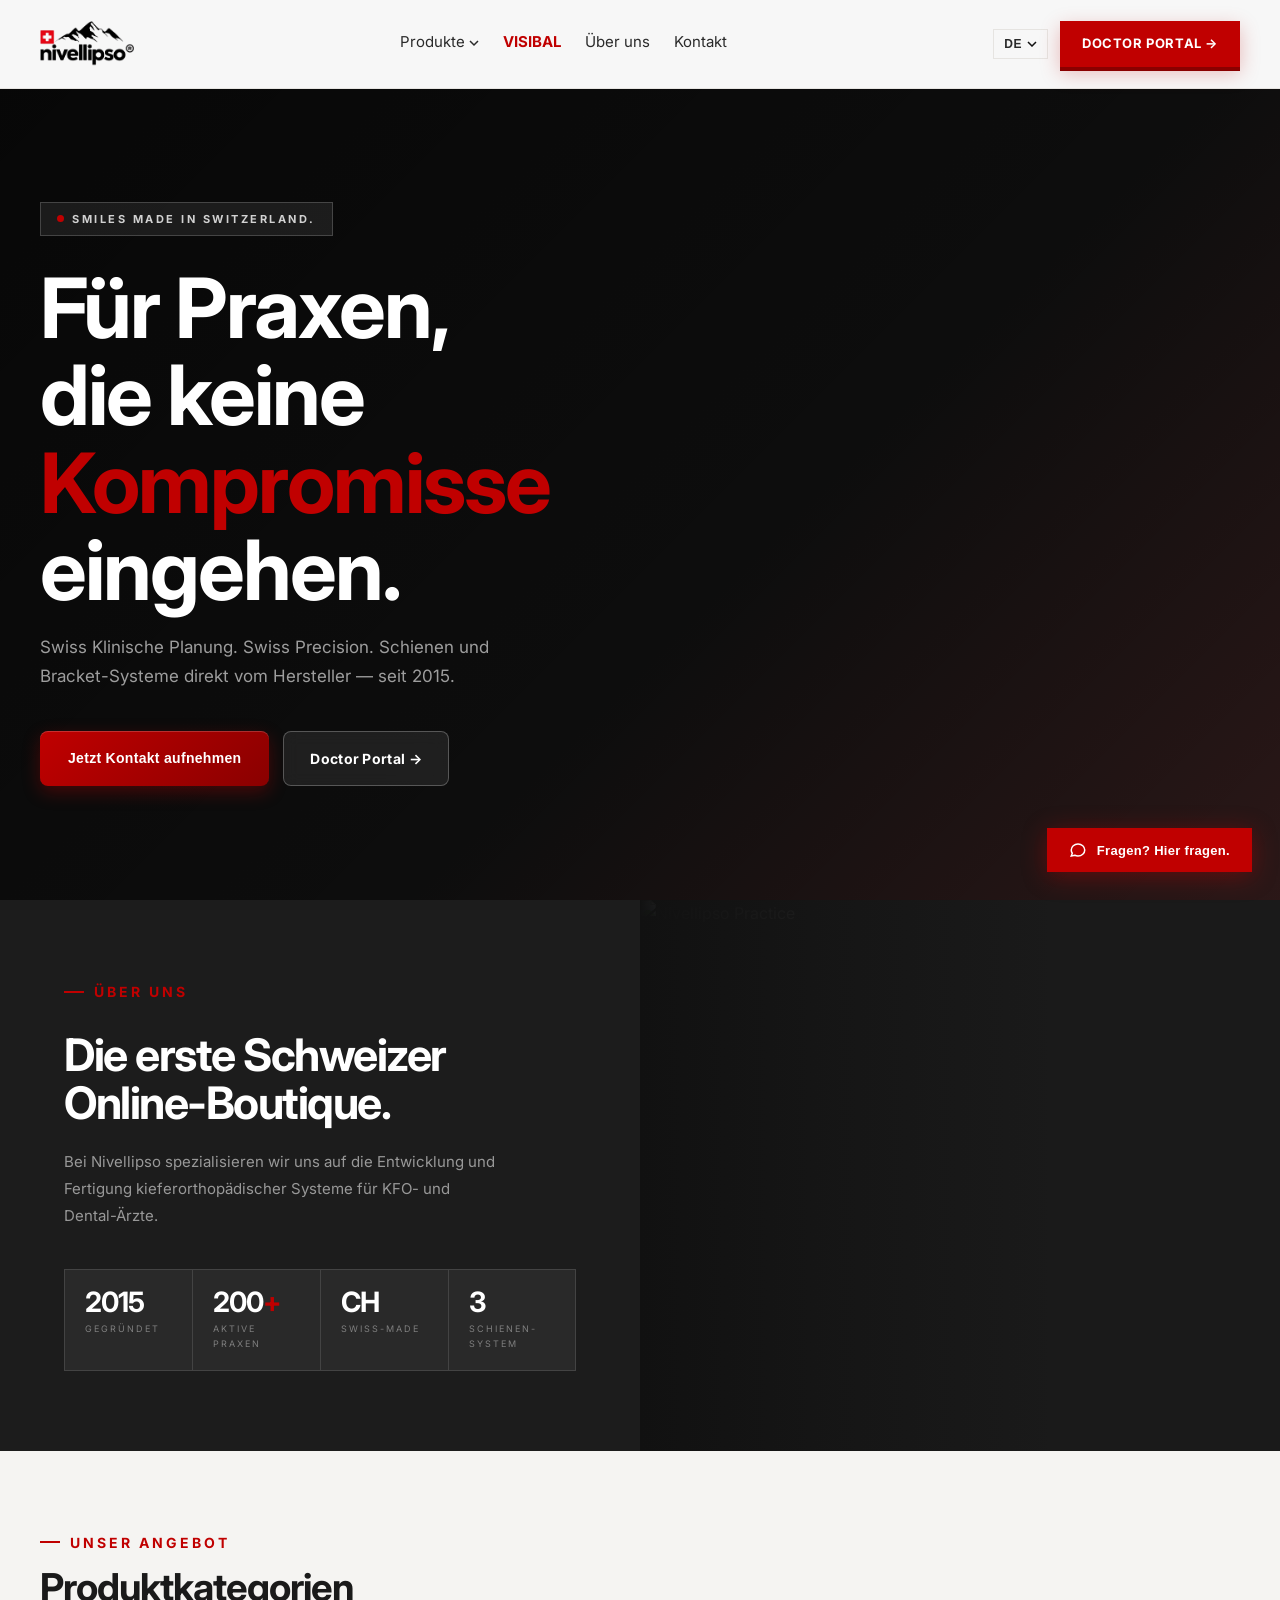
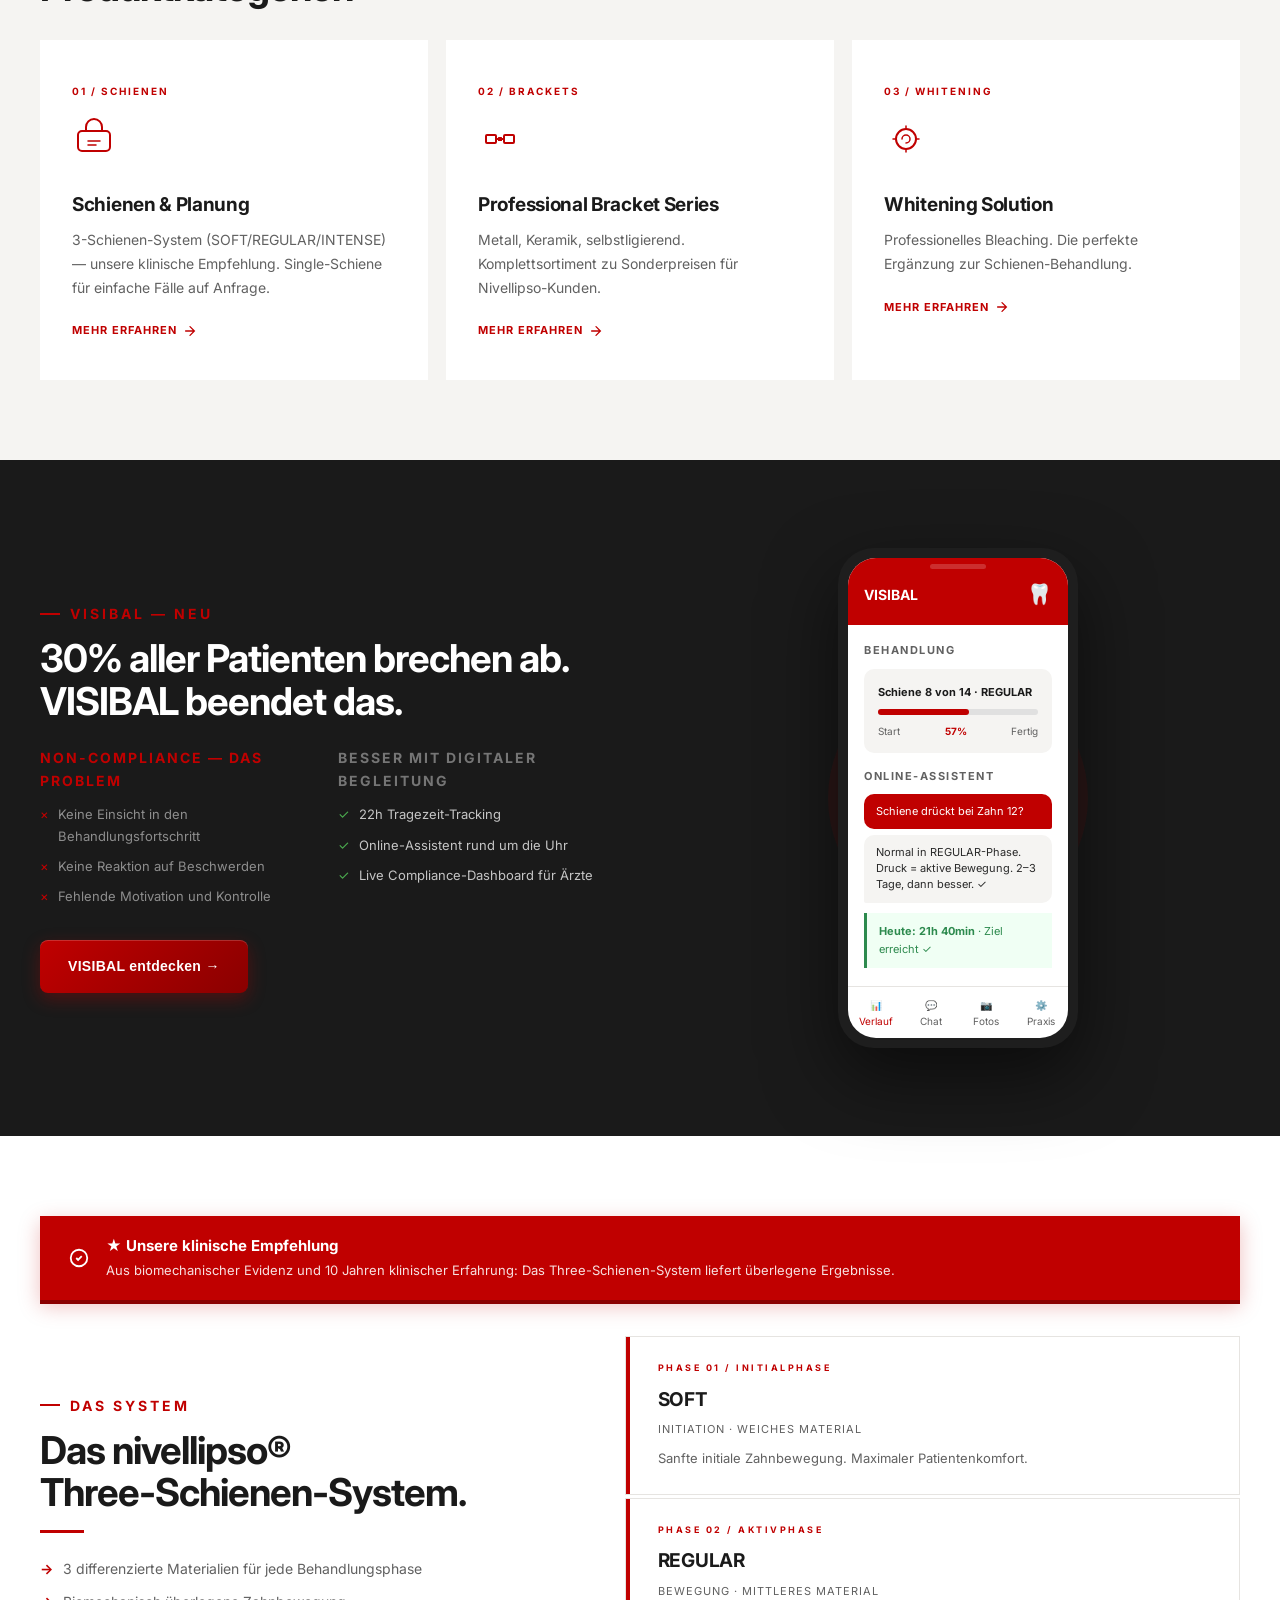
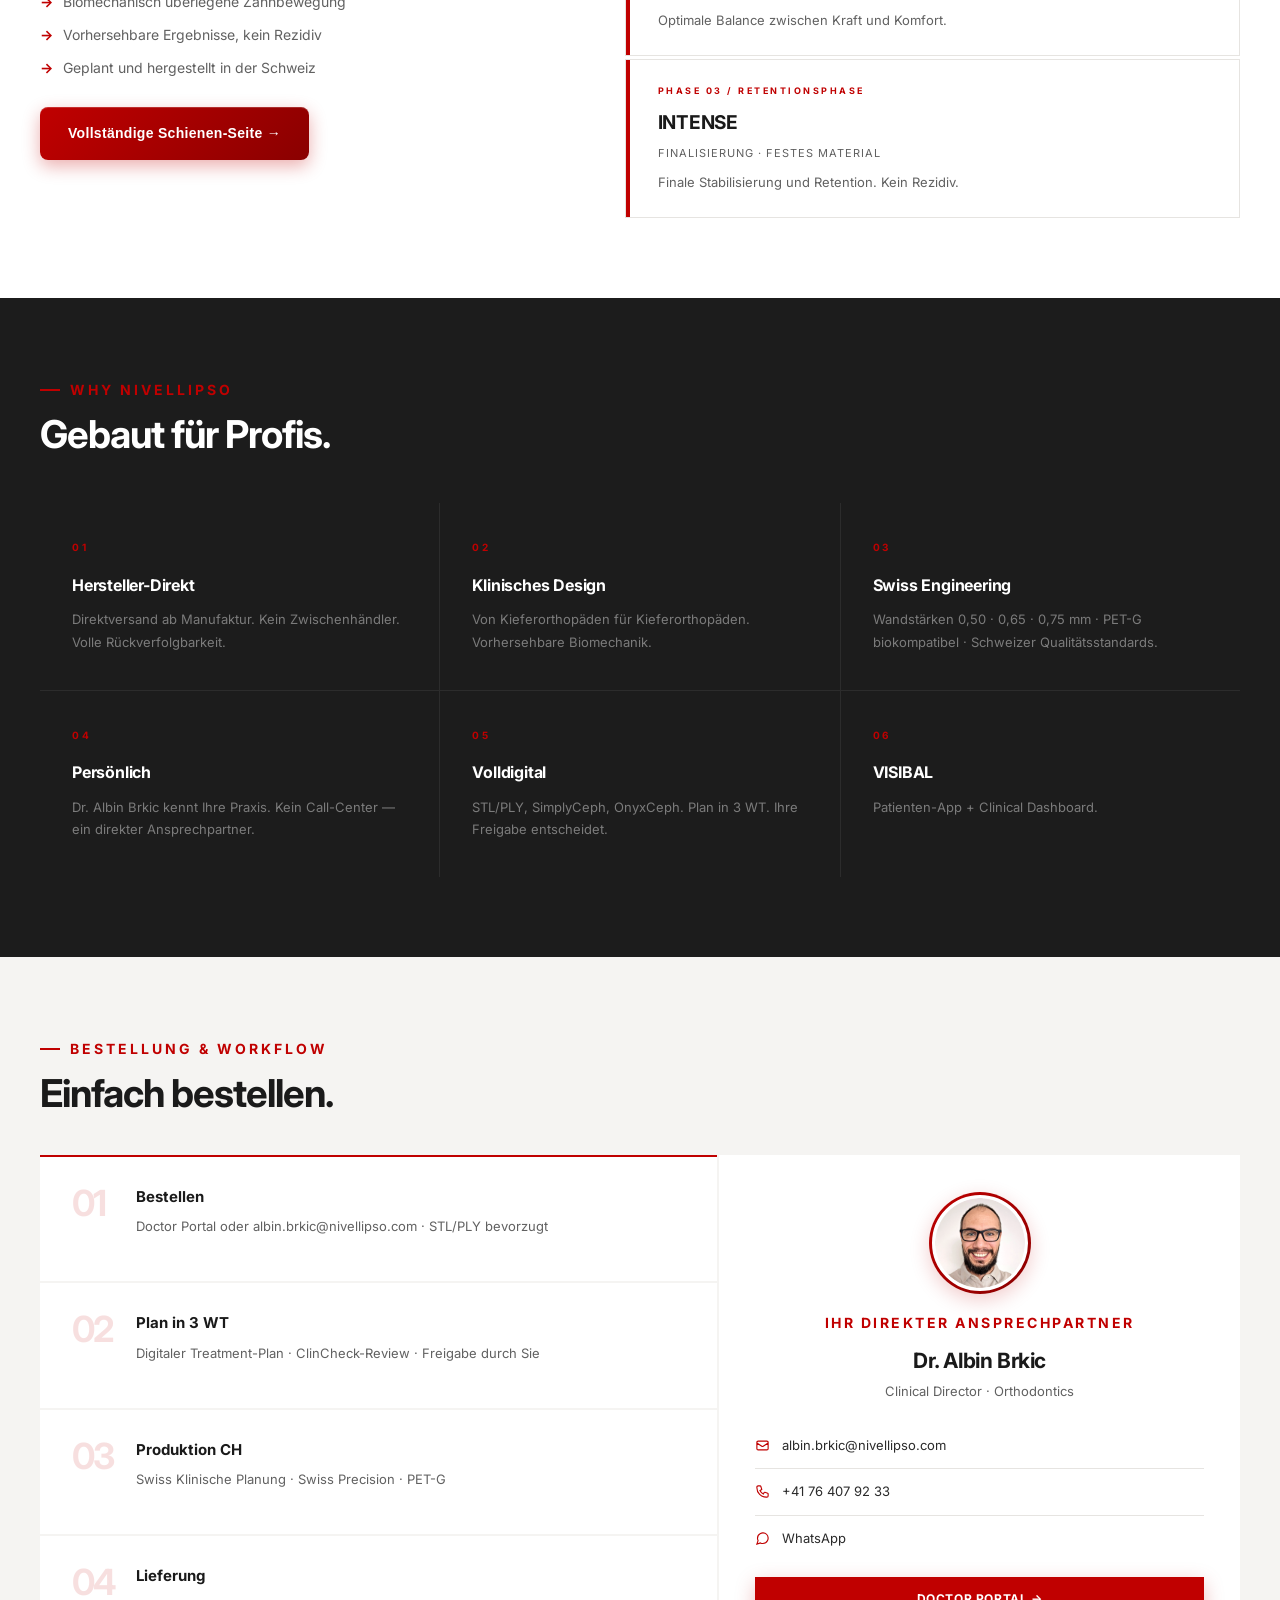
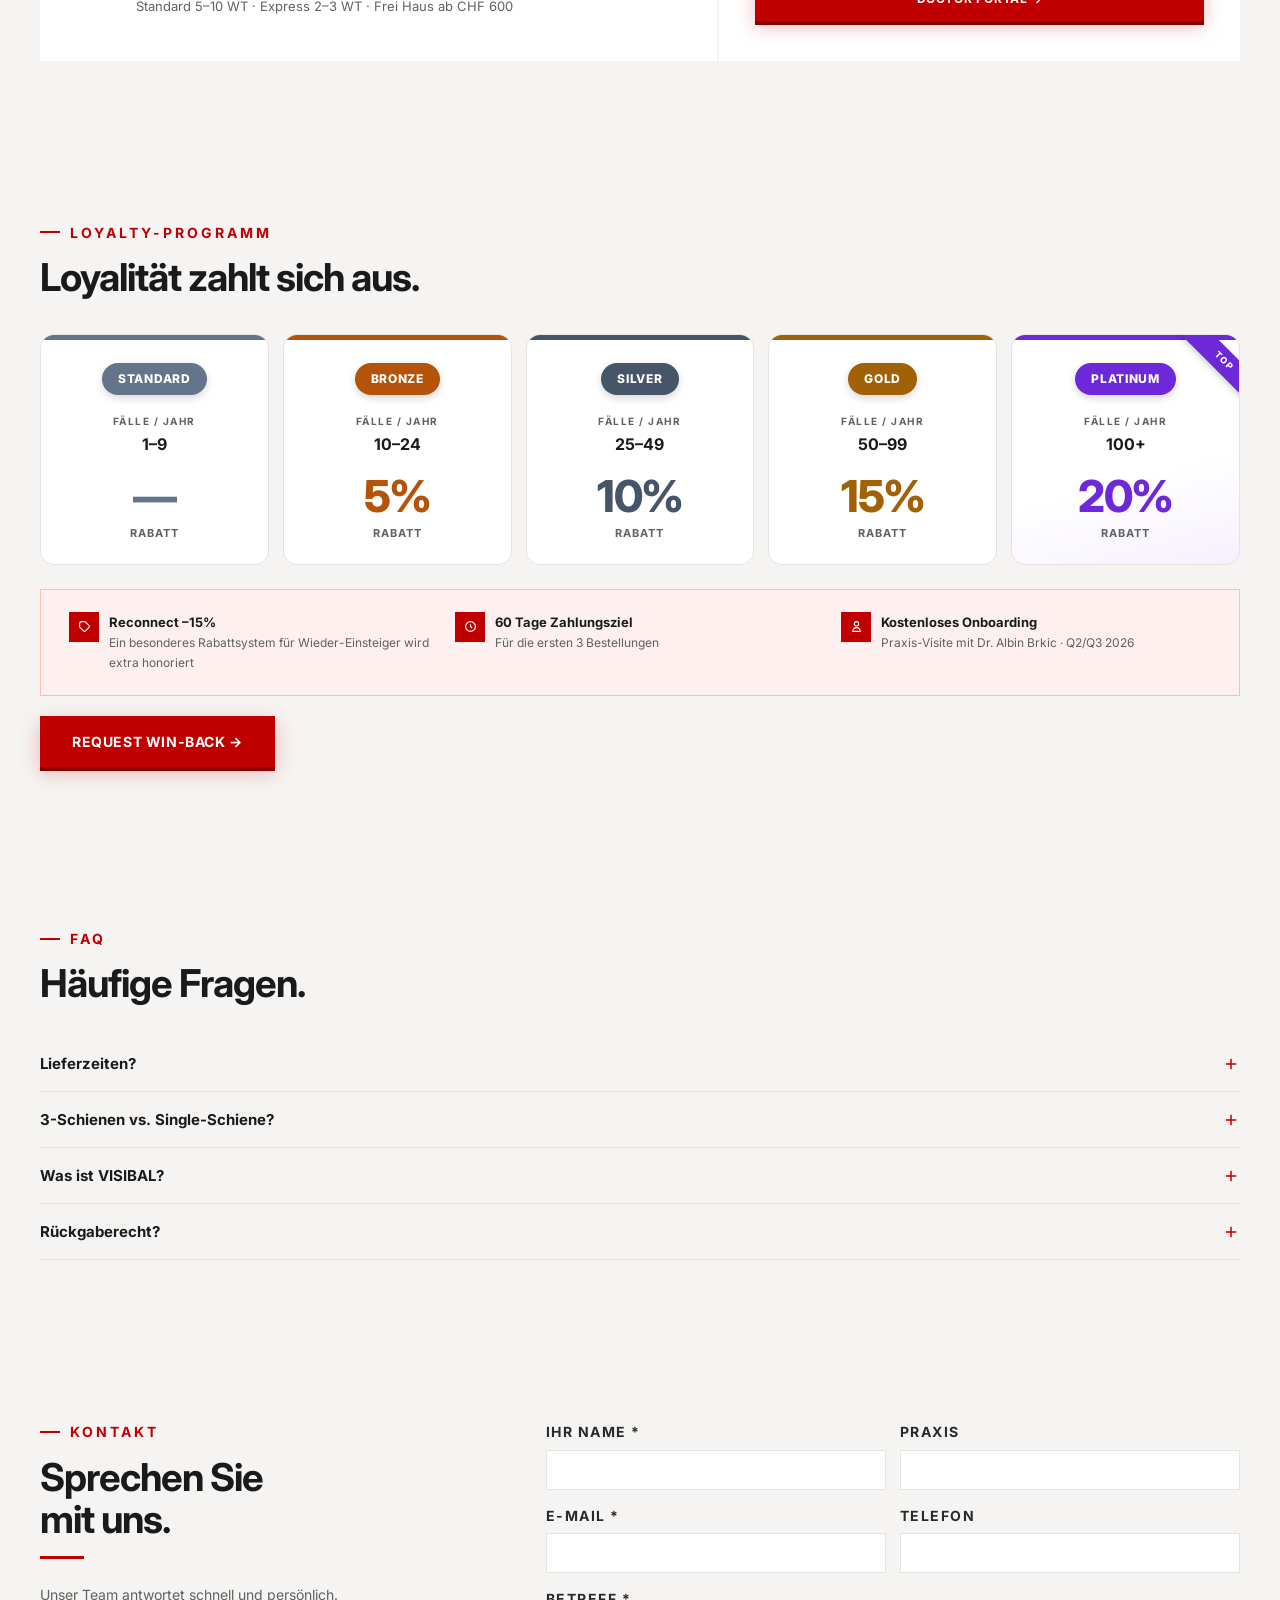
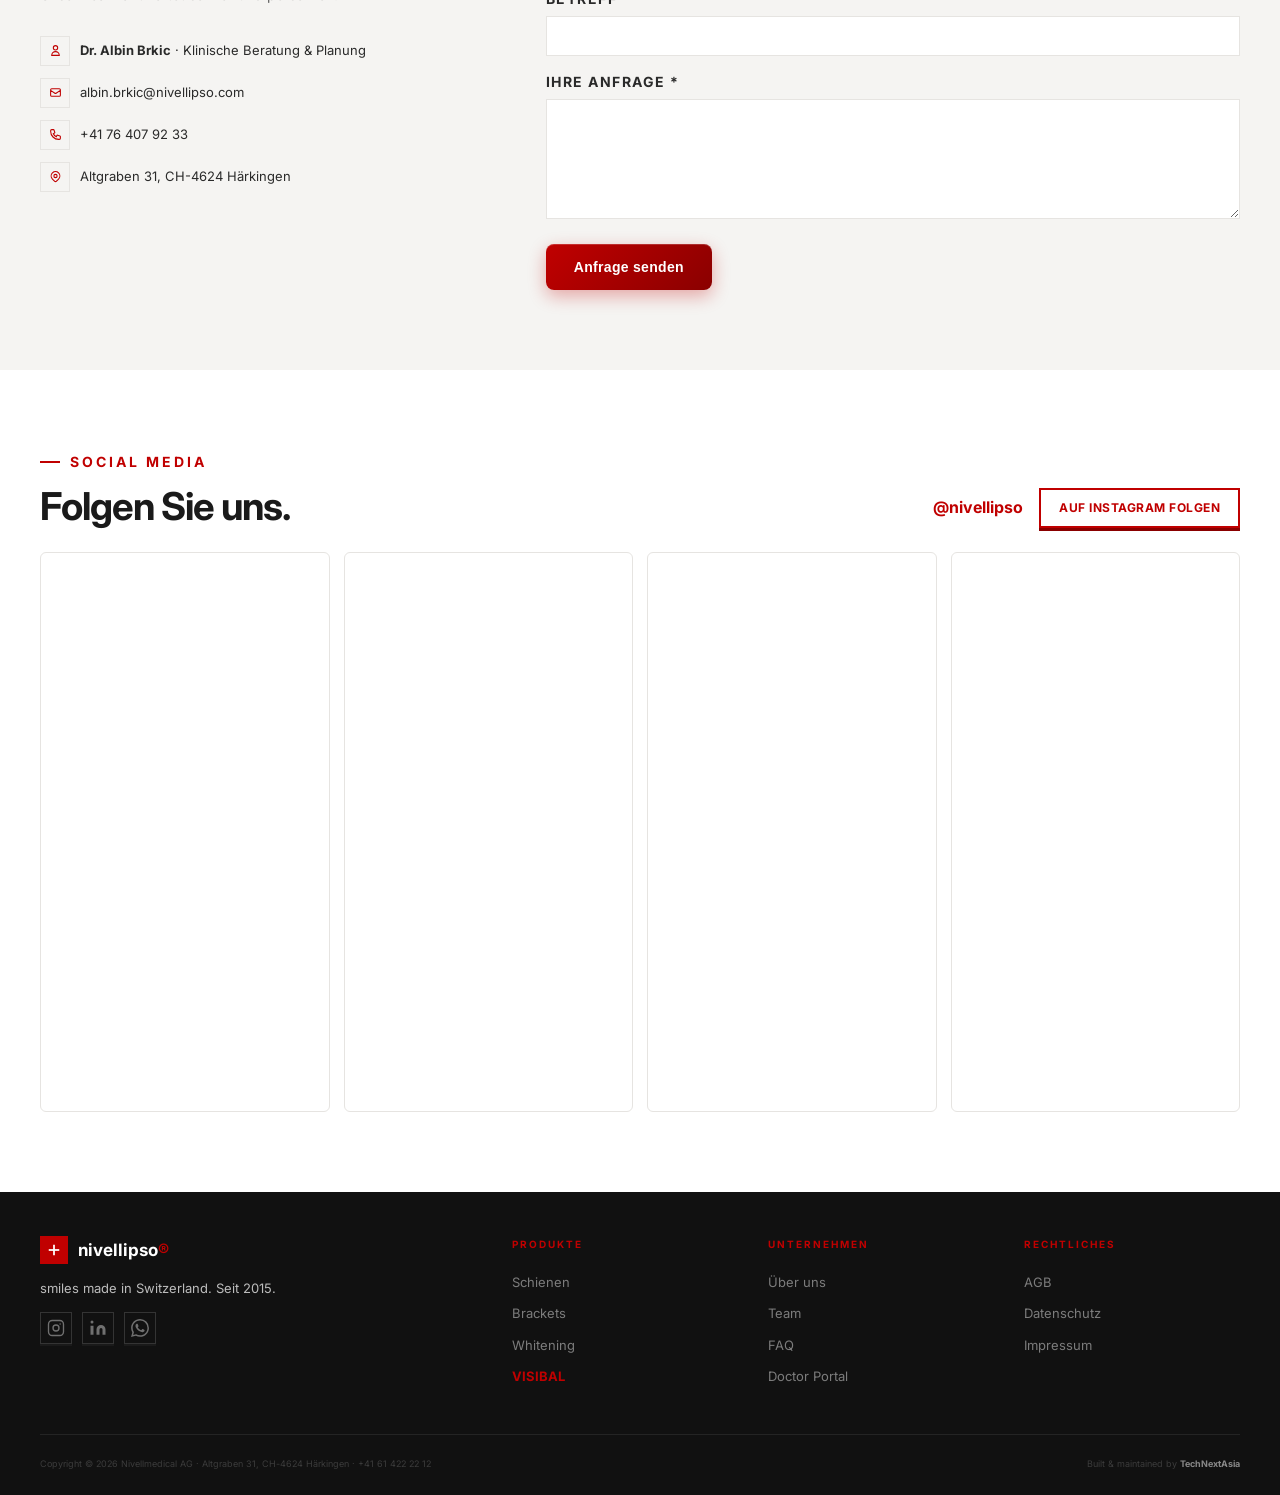
==== index.html @ 29f03c2c "Fix footer DE translations: Legal->Rechtliches, Terms of Service->AGB All 10 pages + i18n.js updated" ====
﻿<!DOCTYPE html>

<html lang="de">
<head>
<meta charset="utf-8"/>
<meta content="width=device-width, initial-scale=1.0" name="viewport"/>
<meta content="nivellipso®, Swiss Clinical Planning. Planned and manufactured in Switzerland. Clear Aligners and bracket systems direct from the manufacturer, since 2015." name="description"/>
<meta content="nivellipso®, Swiss Clinical Planning." property="og:title"/>
<meta content="nivellipso®, Swiss Clinical Planning. Planned and manufactured in Switzerland. Clear Aligners and bracket systems direct from the manufacturer, since 2015." property="og:description"/>
<meta content="website" property="og:type"/>
<meta content="https://www.nivellipso.com/" property="og:url"/>
<title data-i18n="page_title_index">nivellipso®, Swiss Clinical Planning.</title>
<link href="https://fonts.googleapis.com/css2?family=Inter:wght@400;500;600;700;800&display=swap" rel="stylesheet"/>
<link href="assets/css/nivell-design.css?v=20260601" rel="stylesheet"/>
<style>
/* ── PAGE-SPECIFIC STYLES ── */

/* ABOUT SPLIT */
.about-split{display:grid;grid-template-columns:1fr 1fr;min-height:520px;}
.about-split-left{background:#1c1c1c;padding:80px 64px;display:flex;flex-direction:column;justify-content:center;}
.about-split-right{position:relative;overflow:hidden;}
.about-split-right img{width:100%;height:100%;object-fit:cover;display:block;}
.about-split-right::after{content:'';position:absolute;inset:0;background:linear-gradient(to right,#111 0%,rgba(17,17,17,.5) 30%,transparent 65%);pointer-events:none;}
.about-stat-row{display:grid;grid-template-columns:repeat(4,1fr);gap:0;margin-top:40px;}
.about-stat-box{background:rgba(255,255,255,.06);border:1px solid rgba(255,255,255,.12);border-right:none;padding:18px 20px;}
.about-stat-box:last-child{border-right:1px solid rgba(255,255,255,.12);}
.about-stat-n{font-size:28px;font-weight:700;color:white;letter-spacing:-1px;line-height:1;}
.about-stat-n em{font-style:normal;color:var(--red);}
.about-stat-l{font-size:9px;color:rgba(255,255,255,.4);text-transform:uppercase;letter-spacing:2px;margin-top:6px;display:block;}
@media(max-width:900px){
  .about-split{grid-template-columns:1fr;}
  .about-split-left{padding:52px 28px;}
  .about-split-right{min-height:300px;}
  .about-stat-row{grid-template-columns:repeat(2,1fr);}
}

/* PRODUCT CARDS */
.prod-grid{display:grid;grid-template-columns:repeat(auto-fit,minmax(240px,1fr));gap:18px;margin-top:32px;}
.prod-card{background:white;padding:40px 32px;border-top:3px solid transparent;transition:border-color .2s,box-shadow .2s;text-decoration:none;color:inherit;display:block;}
.prod-card:hover{border-top-color:var(--red);box-shadow:var(--shadow);}
.prod-num{font-size:10px;font-weight:700;letter-spacing:2px;color:var(--red);margin-bottom:18px;}
.prod-ico{width:44px;height:44px;margin-bottom:20px;}
.prod-name{font-size:19px;font-weight:700;color:var(--black);margin-bottom:8px;letter-spacing:-.3px;}
.prod-desc{font-size:14px;color:var(--grey);line-height:1.7;margin-bottom:22px;}
.prod-link{font-size:11px;font-weight:700;color:var(--red);text-transform:uppercase;letter-spacing:1px;display:flex;align-items:center;gap:6px;}
.prod-link svg{transition:transform .2s;}
.prod-card:hover .prod-link svg{transform:translateX(4px);}

/* VISIBAL TEASER */
.visibal-teaser{background:var(--black);padding:88px 40px;}
.visibal-teaser-inner{max-width:var(--max-w);margin:0 auto;display:grid;grid-template-columns:1fr 1fr;gap:72px;align-items:center;}
.vt-label{font-size:14px;font-weight:700;letter-spacing:3px;color:var(--red);text-transform:uppercase;margin-bottom:12px;display:flex;align-items:center;gap:10px;}
.vt-label::before{content:'';width:20px;height:2px;background:var(--red);}
.vt-h2{font-size:clamp(26px,3vw,42px);font-weight:700;color:white;letter-spacing:-1px;line-height:1.1;margin-bottom:16px;}
.vt-p{font-size:15px;color:rgba(255,255,255,.5);line-height:1.8;margin-bottom:28px;}
.vt-stats{display:grid;grid-template-columns:repeat(3,1fr);gap:2px;margin-top:36px;border-top:1px solid rgba(255,255,255,.08);padding-top:28px;}
.vt-stat-n{font-size:32px;font-weight:700;color:white;letter-spacing:-1.5px;}
.vt-stat-n em{font-style:normal;color:var(--red);}
.vt-stat-l{font-size:10px;color:rgba(255,255,255,.35);text-transform:uppercase;letter-spacing:1.5px;margin-top:4px;}
.vt-phone{display:flex;justify-content:center;position:relative;}
.vt-phone::before{content:'';position:absolute;top:50%;left:50%;transform:translate(-50%,-50%);width:260px;height:260px;background:rgba(192,0,0,.1);border-radius:50%;}
.vt-phone-device{width:240px;background:#1e1e1e;border-radius:36px;padding:10px;box-shadow:0 28px 72px rgba(0,0,0,.55);position:relative;z-index:1;}
.vt-phone-device::before{content:'';position:absolute;top:16px;left:50%;transform:translateX(-50%);width:56px;height:5px;background:rgba(255,255,255,.18);border-radius:3px;}
.vt-screen{background:white;border-radius:28px;overflow:hidden;display:flex;flex-direction:column;min-height:480px;}
.vt-screen-top{background:var(--red);padding:20px 16px 14px;display:flex;align-items:center;justify-content:space-between;flex-shrink:0;}
.vt-screen-body{padding:16px;flex:1;}
.vt-prog{background:var(--bg);border-radius:10px;padding:14px;margin-bottom:14px;}
.vt-prog-bar{background:#e0e0e0;height:6px;border-radius:3px;margin:8px 0;}
.vt-prog-fill{background:var(--red);height:6px;border-radius:3px;width:57%;}
.vt-chat-out{background:var(--red);color:white;border-radius:10px 10px 2px 10px;padding:10px 12px;font-size:11px;margin-bottom:6px;line-height:1.45;}
.vt-chat-in{background:var(--bg);border-radius:10px 10px 10px 2px;padding:10px 12px;font-size:11px;color:var(--text);margin-bottom:6px;line-height:1.45;}
.vt-tabs{display:flex;border-top:1px solid var(--border);flex-shrink:0;margin-top:auto;}
.vt-tab{flex:1;padding:10px 0 8px;text-align:center;font-size:10px;color:var(--grey);}
.vt-tab.a{color:var(--red);}

/* 3-ALIGNER SECTION */
.three-grid{display:grid;grid-template-columns:1fr 1.2fr;gap:72px;align-items:center;}
.phase-row{display:flex;flex-direction:column;gap:3px;}
.phase-item{display:flex;align-items:stretch;background:white;border:1px solid var(--border);transition:border-color .2s,box-shadow .2s;}
.phase-item:hover{border-left-color:var(--red);box-shadow:var(--shadow);}
.phase-bar{width:4px;background:var(--red);flex-shrink:0;}
.phase-content{padding:24px 28px;flex:1;}
.phase-tag{font-size:9px;font-weight:700;letter-spacing:2.5px;color:var(--red);text-transform:uppercase;margin-bottom:8px;}
.phase-name{font-size:19px;font-weight:700;color:var(--black);margin-bottom:5px;letter-spacing:-.3px;}
.phase-mat{font-size:11px;color:var(--grey);text-transform:uppercase;letter-spacing:1px;margin-bottom:10px;}
.phase-desc{font-size:13px;color:var(--grey);line-height:1.65;}

/* WHY DARK PANEL */
.why-dark{background:#1c1c1c;padding:80px 40px;}
.why-dark-inner{max-width:var(--max-w);margin:0 auto;}
.why-dark-grid{display:grid;grid-template-columns:repeat(3,1fr);gap:1px;background:rgba(255,255,255,.07);margin-top:48px;}
.why-dark-item{background:#1c1c1c;padding:36px 32px;}
.why-dark-num{font-size:10px;font-weight:700;letter-spacing:2.5px;color:var(--red);text-transform:uppercase;margin-bottom:16px;}
.why-dark-t{font-size:16px;font-weight:700;color:white;margin-bottom:10px;letter-spacing:-.2px;}
.why-dark-d{font-size:13px;color:rgba(255,255,255,.42);line-height:1.75;}
.why-dark-d a{color:var(--red);text-decoration:none;}
.why-dark-d a:hover{text-decoration:underline;}
@media(max-width:768px){
  .why-dark{padding:52px 20px;}
  .why-dark-grid{grid-template-columns:1fr;}
}

/* WORKFLOW */
.wf-grid{display:grid;grid-template-columns:repeat(4,1fr);gap:2px;margin-top:40px;}
.wf-step{background:white;padding:28px 24px;border-top:3px solid transparent;transition:border-color .2s;}
.wf-step:hover{border-top-color:var(--red);}
.wf-n{font-size:40px;font-weight:700;color:var(--red);opacity:.12;line-height:1;margin-bottom:12px;letter-spacing:-2px;}
.wf-t{font-size:15px;font-weight:700;color:var(--black);margin-bottom:6px;}
.wf-d{font-size:13px;color:var(--grey);line-height:1.6;}

/* CONTACTS */
.contacts-grid{display:grid;grid-template-columns:1fr 1fr;gap:20px;margin-top:36px;}
.contact-card{background:white;border:1px solid var(--border);padding:32px;transition:border-color .2s;}
.contact-card:hover{border-color:var(--red);}
.c-role{font-size:9px;font-weight:700;letter-spacing:2px;color:var(--red);text-transform:uppercase;margin-bottom:10px;}
.c-name{font-size:21px;font-weight:700;color:var(--black);margin-bottom:3px;letter-spacing:-.4px;}
.c-title{font-size:13px;color:var(--grey);margin-bottom:20px;}
.c-details{display:flex;flex-direction:column;gap:9px;}
.c-row{display:flex;align-items:center;gap:10px;}
.c-ico{width:30px;height:30px;background:var(--bg);border:1px solid var(--border);display:flex;align-items:center;justify-content:center;flex-shrink:0;}
.c-ico svg{width:13px;height:13px;color:var(--red);}
.c-txt{font-size:13px;color:var(--text);}
.c-txt a{color:var(--text);text-decoration:none;}
.c-txt a:hover{color:var(--red);}
/* Hero / CTA buttons */
.n-hero-btns{display:flex;flex-wrap:wrap;gap:14px;margin-top:8px;}
.n-btn-primary{display:inline-flex;align-items:center;justify-content:center;gap:8px;background:linear-gradient(135deg,var(--red) 0%,#8a0000 100%);color:#fff;padding:15px 28px;border-radius:8px;font-size:14px;font-weight:700;text-decoration:none;letter-spacing:.3px;box-shadow:0 6px 18px rgba(192,0,0,.32),inset 0 1px 0 rgba(255,255,255,.18);transition:all .2s ease;border:none;font-family:Arial,sans-serif;cursor:pointer;}
.n-btn-primary:hover{transform:translateY(-2px);box-shadow:0 10px 24px rgba(192,0,0,.42),inset 0 1px 0 rgba(255,255,255,.22);background:linear-gradient(135deg,#d40000 0%,#9a0000 100%);}
.n-btn-primary:active{transform:translateY(0);}
.n-btn-ghost{display:inline-flex;align-items:center;justify-content:center;gap:8px;background:rgba(255,255,255,.08);color:#fff;padding:15px 26px;border-radius:8px;font-size:14px;font-weight:700;text-decoration:none;letter-spacing:.3px;border:1px solid rgba(255,255,255,.25);backdrop-filter:blur(8px);transition:all .2s ease;}
.n-btn-ghost:hover{background:rgba(255,255,255,.16);border-color:rgba(255,255,255,.4);}
/* When n-btn-ghost is on a non-hero section, use dark variant */
.n-sec .n-btn-ghost{background:transparent;color:var(--text);border-color:var(--border);}
.n-sec .n-btn-ghost:hover{background:var(--bg);border-color:var(--black);}
.wa-btn{display:inline-flex;align-items:center;gap:8px;background:#25D366;color:white;padding:10px 18px;font-size:12px;font-weight:700;text-decoration:none;margin-top:16px;transition:background .2s;}
.wa-btn:hover{background:#1da851;}

/* LOYALTY */
.loyal-table{width:100%;border-collapse:collapse;font-size:14px;margin-top:36px;}
.loyal-table th{background:var(--red);color:white;padding:13px 20px;text-align:left;font-size:10px;letter-spacing:1.5px;text-transform:uppercase;font-weight:700;}
.loyal-table td{padding:13px 20px;border-bottom:1px solid var(--border);}
.loyal-table tr:nth-child(even) td{background:var(--bg);}
.tier-pill{display:inline-block;padding:3px 10px;font-size:11px;font-weight:700;letter-spacing:.5px;text-transform:uppercase;}
.t0{background:#f0f0f0;color:#888;}.t1{background:#fff0e8;color:#b05a00;}.t2{background:#f0f0f0;color:#555;}.t3{background:#fffbe8;color:#9a6f00;}.t4{background:#f0f0ff;color:#6a00c8;}
.win-back{background:var(--red-light);border:1px solid #fbb;padding:22px 28px;margin-top:24px;display:grid;grid-template-columns:repeat(3,1fr);gap:16px;}
.wb-item{display:flex;gap:10px;align-items:flex-start;}
.wb-ico{width:30px;height:30px;background:var(--red);display:flex;align-items:center;justify-content:center;flex-shrink:0;}
.wb-ico svg{width:13px;height:13px;color:white;}
.wb-t{font-size:13px;font-weight:700;color:var(--black);}
.wb-d{font-size:12px;color:var(--grey);}

/* INSTAGRAM */
.ig-grid{display:grid;grid-template-columns:repeat(6,1fr);gap:3px;margin-top:32px;}
.ig-post{aspect-ratio:1;position:relative;overflow:hidden;background:var(--bg);}
.ig-post img{width:100%;height:100%;object-fit:cover;transition:transform .3s;}
.ig-post:hover img{transform:scale(1.05);}
.ig-ov{position:absolute;inset:0;background:rgba(192,0,0,.72);display:flex;align-items:center;justify-content:center;opacity:0;transition:opacity .3s;}
.ig-post:hover .ig-ov{opacity:1;}
.ig-ov svg{width:22px;height:22px;color:white;}

/* CHAT */
.chat-toggle{position:fixed;bottom:28px;right:28px;z-index:2000;background:var(--red);border:none;cursor:pointer;box-shadow:0 4px 24px rgba(192,0,0,.4);display:flex;align-items:center;gap:10px;padding:13px 22px;color:white;font-family:Arial,sans-serif;font-size:13px;font-weight:700;letter-spacing:.3px;transition:all .3s;}
.chat-toggle:hover{background:#9a0000;transform:translateY(-1px);}
.chat-toggle svg{width:18px;height:18px;}
.chat-window{position:fixed;bottom:90px;right:28px;z-index:1999;width:360px;background:white;border:1px solid var(--border);box-shadow:0 8px 48px rgba(0,0,0,.15);display:none;flex-direction:column;height:500px;}
.chat-window.open{display:flex;}
.chat-hdr{background:var(--red);padding:15px 20px;display:flex;align-items:center;gap:12px;flex-shrink:0;}
.chat-hdr-name{font-size:14px;font-weight:700;color:white;}
.chat-hdr-sub{font-size:10px;color:rgba(255,255,255,.65);}
.chat-msgs{flex:1;overflow-y:auto;padding:14px;display:flex;flex-direction:column;gap:10px;}
.msg-bot,.msg-b{background:var(--bg);color:var(--text);align-self:flex-start;border-radius:2px 10px 10px 10px;padding:10px 14px;font-size:13px;max-width:85%;line-height:1.5;}
.msg-user,.msg-u{background:var(--red);color:white;align-self:flex-end;border-radius:10px 2px 10px 10px;padding:10px 14px;font-size:13px;max-width:85%;line-height:1.5;}
.chat-suggs{padding:0 12px 10px;display:flex;flex-wrap:wrap;gap:6px;}
.sugg{background:none;border:1px solid var(--red);color:var(--red);padding:5px 10px;font-size:11px;cursor:pointer;font-family:Arial,sans-serif;transition:all .2s;}
.sugg:hover{background:var(--red);color:white;}
.chat-input-row{border-top:1px solid var(--border);padding:12px;display:flex;gap:8px;flex-shrink:0;}
.chat-input{flex:1;border:1px solid var(--border);padding:10px 14px;font-family:Arial,sans-serif;font-size:13px;outline:none;}
.chat-input:focus{border-color:var(--red);}
.chat-send{background:var(--red);color:white;border:none;width:38px;height:38px;display:flex;align-items:center;justify-content:center;cursor:pointer;}
.typing,.typing-d{display:flex;gap:4px;align-items:center;padding:10px 14px;background:var(--bg);align-self:flex-start;border-radius:2px 10px 10px 10px;}
.typing span,.typing-d span{width:6px;height:6px;background:var(--grey);border-radius:50%;animation:bounce .8s infinite;}
.typing span:nth-child(2),.typing-d span:nth-child(2){animation-delay:.15s;}
.typing span:nth-child(3),.typing-d span:nth-child(3){animation-delay:.3s;}
@keyframes bounce{0%,80%,100%{transform:translateY(0);}40%{transform:translateY(-6px);}}




/* INSTAGRAM EMBEDS */
.ig-embeds{display:grid;grid-template-columns:repeat(auto-fit,minmax(280px,1fr));gap:14px;margin-top:24px;}
.ig-embeds iframe{width:100%;min-height:560px;border:1px solid var(--border);background:#fff;border-radius:6px;overflow:hidden;}
@media(max-width:540px){.ig-embeds iframe{min-height:500px;}}

/* LANG SWITCHER */
.n-social{display:flex;gap:8px;}
.n-social a{width:32px;height:32px;display:flex;align-items:center;justify-content:center;border:1px solid var(--border);color:var(--grey);text-decoration:none;transition:all .2s;}
.n-social a:hover{border-color:var(--red);color:var(--red);}
.lang-btn{border:1px solid var(--border);background:none;font-family:Arial,sans-serif;font-size:12px;font-weight:700;padding:7px 10px;cursor:pointer;color:var(--text);display:flex;align-items:center;gap:5px;letter-spacing:.5px;position:relative;}
.lang-dropdown{display:none;position:absolute;top:calc(100% + 2px);right:0;background:white;border:1px solid var(--border);min-width:140px;box-shadow:0 8px 24px rgba(0,0,0,.1);z-index:200;}
.lang-btn:hover .lang-dropdown,.lang-btn.open .lang-dropdown{display:block;}
.lang-opt{padding:10px 14px;font-size:13px;cursor:pointer;display:flex;align-items:center;gap:8px;}
.lang-opt:hover{background:var(--bg);}
.lang-opt.active{color:var(--red);font-weight:700;}

/* ══ MOBILE RESPONSIVE (640px) ══════════════════════════════════════════ */
@media(max-width:640px){
  /* Product cards — icon + name on one row */
  .prod-card{padding:20px 16px;display:grid;grid-template-columns:36px 1fr;grid-template-rows:auto auto auto;column-gap:12px;align-items:start;}
  .prod-num{grid-column:1/-1;margin-bottom:10px;}
  .prod-ico{grid-column:1;grid-row:2;width:32px;height:32px;margin-bottom:0;align-self:center;}
  .prod-name{grid-column:2;grid-row:2;font-size:14px;margin-bottom:0;align-self:center;}
  .prod-desc{grid-column:1/-1;grid-row:3;margin-top:8px;}
  .prod-link{grid-column:1/-1;}

  /* VISIBAL teaser — stack columns */
  .visibal-teaser{padding:52px 20px;}
  .visibal-teaser-inner{grid-template-columns:1fr !important;gap:36px;}
  .vt-phone{justify-content:center;margin-top:16px;}
  .vt-phone::before{width:320px;height:320px;}
  .vt-phone-device{width:280px;}
  .vt-screen{min-height:520px;}
  /* VISIBAL bullets: stack the 2-col grid */
  .vis-split-grid{grid-template-columns:1fr !important;gap:16px !important;}

  /* 3-Aligner system — stack */
  .three-grid{grid-template-columns:1fr !important;gap:28px;}
  .phase-content{padding:16px 18px;}
  .phase-name{font-size:16px;}

  /* Why-dark — reduce padding */
  .why-dark{padding:48px 20px;}
  .why-dark-item{padding:22px 18px;}

  /* Workflow section — stack outer + steps */
  .wf-outer-grid{grid-template-columns:1fr !important;gap:2px !important;}
  .wf-albin-card{padding:32px 24px !important;}

  /* Contacts grid */
  .contacts-grid{grid-template-columns:1fr;}
  .contact-card{padding:24px 22px;}

  /* About stats */
  .about-split-left{padding:40px 20px;}
  .about-stat-n{font-size:22px;}

  /* Loyalty win-back */
  .win-back{grid-template-columns:1fr !important;}

  /* Rec banner — stack icon+text */
  .n-rec-banner{flex-direction:column;gap:8px;padding:18px 20px;}

  /* Instagram grid — 3 cols → 2 cols */
  .ig-grid{grid-template-columns:repeat(3,1fr);}
}
@media(max-width:400px){
  .ig-grid{grid-template-columns:repeat(2,1fr);}
  .about-stat-box{padding:14px 12px;}
}

/* CONTACT FORM MOBILE */
@media(max-width:640px){
  .cf-outer-grid{grid-template-columns:1fr !important;gap:36px !important;}
  .cf-form-row{grid-template-columns:1fr !important;}
}

/* ── CHAT BUTTON MOBILE — consistent circle across all pages ── */
@media(max-width:768px){
  .chat-toggle{position:fixed;right:16px !important;bottom:16px !important;padding:0 !important;width:54px !important;height:54px !important;border-radius:50% !important;justify-content:center !important;gap:0 !important;font-size:0 !important;box-shadow:0 4px 16px rgba(192,0,0,.45) !important;}
  .chat-toggle .c-label,.chat-toggle .c-close{display:none !important;}
  .chat-toggle .c-icon{width:24px !important;height:24px !important;display:block !important;}
}
</style>
</head>
<body>
<!-- ── NAV ── -->
<nav class="n-nav" id="mainNav">
<div class="n-nav-inner">
<a class="n-logo" href="/">
<img src="assets/images/logo_black.png" alt="nivellipso®" style="height:46px;width:auto;display:block;">
</a>
<ul class="n-links">
<li class="n-dropdown">
<a class="n-dropdown-trigger" href="#"><span data-i18n="n_prod">Produkte</span> <svg class="n-drop-chevron" fill="none" viewBox="0 0 10 6" width="10" height="6"><path d="M1 1l4 4 4-4" stroke="currentColor" stroke-width="1.5"/></svg></a>
<div class="n-dropdown-menu">
<a href="aligner/" data-i18n="n_align">Schienen</a>
<a href="brackets/" data-i18n="n_brack">Brackets</a>
<a href="whitening/" data-i18n="n_white">Whitening</a>
</div>
</li>
<li><a href="visibal/" style="color:var(--red);font-weight:700;">VISIBAL</a></li>
<li><a href="#about" data-i18n="n_about">Über uns</a></li>
<li><a href="#contact-form" data-i18n="n_con">Kontakt</a></li>
</ul>
<div style="display:flex;align-items:center;gap:12px;">
<button class="lang-btn" id="langBtn" aria-label="Select language">
<span id="lFlag"></span><span id="lCode">DE</span>
<svg viewBox="0 0 10 6" fill="none" width="10" height="6"><path d="M1 1l4 4 4-4" stroke="#111" stroke-width="1.5"/></svg>
<div class="lang-dropdown">
<div class="lang-opt active" data-lang="de" onclick="setNivellLang('de',window.T);updateLangUI('de',this)"><img src="https://flagcdn.com/20x15/de.png" alt="DE"> Deutsch</div>
<div class="lang-opt" data-lang="en" onclick="setNivellLang('en',window.T);updateLangUI('en',this)"><img src="https://flagcdn.com/20x15/gb.png" alt="EN"> English</div>
</div>
</button>
<a class="btn-3d" href="https://nivellonlign.com/" style="font-size:13px;padding:12px 22px;" target="_blank" data-i18n="n_portal">Doctor Portal →</a>
<button class="n-hamburger" id="hamburger" aria-label="Open navigation" aria-expanded="false" onclick="toggleMenu()"><span></span><span></span><span></span></button>
</div>
</div>
<div class="n-mobile-menu" id="mobileMenu">
<ul>
<li><span class="n-mob-section" data-i18n="n_prod">Produkte</span></li>
<li class="n-mob-sub"><a href="aligner/" data-i18n="n_align">Schienen</a></li>
<li class="n-mob-sub"><a href="brackets/" data-i18n="n_brack">Brackets</a></li>
<li class="n-mob-sub"><a href="whitening/" data-i18n="n_white">Whitening</a></li>
<li><a href="visibal/" style="color:var(--red);font-weight:700;">VISIBAL</a></li>
<li><a href="#about" data-i18n="n_about">Über uns</a></li>
<li><a href="#contact-form" data-i18n="n_con">Kontakt</a></li>
</ul>
<a href="https://nivellonlign.com/" target="_blank" class="n-mobile-cta" data-i18n="n_portal">Doctor Portal →</a>
</div>
</nav>
<!-- ── HERO ── -->
<section class="n-hero">
<div class="n-hero-video">
<iframe allow="autoplay; fullscreen" frameborder="0" src="https://player.vimeo.com/video/1167709596?autoplay=1&amp;muted=1&amp;autopause=0&amp;controls=0&amp;loop=1&amp;background=1"></iframe>
<div class="n-hero-overlay"></div>
</div>
<div class="n-hero-content">
<div class="n-hero-badge"><div class="n-hero-badge-dot"></div><span data-i18n="h_badge">Swiss Clinical Planning.</span></div>
<h1 class="t-h1" data-i18n="h_h1">Für Praxen,<br>die keine<br><em>Kompromisse</em><br>eingehen.</h1>
<p class="n-hero-sub" data-i18n="h_sub">Swiss Klinische Planung. Swiss Precision. Schienen und Bracket-Systeme direkt vom Hersteller — seit 2015.</p>
<div class="n-hero-btns">
<a class="n-btn-primary" data-i18n="h_cta1" href="#contact-form">Jetzt Kontakt aufnehmen</a>
<a class="n-btn-ghost" data-i18n="h_cta2" href="https://nivellonlign.com/" target="_blank">Doctor Portal →</a>
</div>
</div>
</section>
<!-- ── ABOUT ── -->
<section id="about" class="n-fade">
<div class="about-split">
<div class="about-split-left">
<div class="t-label" style="color:var(--red);" data-i18n="ab_l">Über uns</div>
<h2 style="font-size:clamp(28px,3.5vw,48px);font-weight:700;color:white;letter-spacing:-1.5px;line-height:1.08;margin:16px 0 20px;" data-i18n="ab_h">Swiss Clinical<br/>Aligner Planning.</h2>
<p style="font-size:15px;color:rgba(255,255,255,.55);line-height:1.8;max-width:440px;" data-i18n="ab_p1">At Nivellipso, we specialise in the development and manufacture of orthodontic systems for dental professionals. Our portfolio includes professional bracket solutions and complete clear aligner systems.</p>
<div class="about-stat-row">
<div class="about-stat-box"><div class="about-stat-n">2015</div><div class="about-stat-l" data-i18n="s1">Gegründet</div></div>
<div class="about-stat-box"><div class="about-stat-n">200<em>+</em></div><div class="about-stat-l" data-i18n="s2">Aktive Praxen</div></div>
<div class="about-stat-box"><div class="about-stat-n">CH</div><div class="about-stat-l" data-i18n="s3">Swiss-Made</div></div>
<div class="about-stat-box"><div class="about-stat-n">3</div><div class="about-stat-l" data-i18n="s4">Schienen-System</div></div>
</div>
</div>
<div class="about-split-right">
<img alt="Nivellipso Practice" loading="lazy" src="https://images.unsplash.com/photo-1629909613654-28e377c37b09?w=1200&q=85" onerror="this.parentElement.style.background='#1a1a1a'"/>
</div>
</div>
</section>
<!-- ── PRODUCTS ── -->
<section class="n-sec n-sec-bg" id="products">
<div class="n-sec-inner">
<div class="t-label n-fade" data-i18n="pr_l">W H A T   W E   O F F E R</div>
<h2 class="t-h2 n-fade" data-i18n="pr_h">Product Categories</h2>
<div class="prod-grid">
<a class="prod-card n-fade" href="aligner/">
<div class="prod-num" data-i18n="ix_e13">01 / ALIGNERS</div>
<svg class="prod-ico" fill="none" viewbox="0 0 44 44"><rect height="20" rx="4" stroke="var(--red)" stroke-width="2" width="32" x="6" y="14"></rect><path d="M14 14V10a8 8 0 0116 0v4" stroke="var(--red)" stroke-width="2"></path><path d="M16 24h12M16 28h8" stroke="var(--red)" stroke-linecap="round" stroke-width="1.5"></path></svg>
<div class="prod-name" data-i18n="pr1_n">Aligners &amp; Planning</div>
<div class="prod-desc" data-i18n="pr1_d">Three-Aligner-System (SOFT/REGULAR/INTENSE), our clinical recommendation. Single aligner for straightforward cases on request. Digital planning workflow.</div>
<div class="prod-link"><span data-i18n="lm">Learn More</span><svg fill="none" height="14" viewbox="0 0 16 16" width="14"><path d="M3 8h10M8 3l5 5-5 5" stroke="var(--red)" stroke-linecap="round" stroke-width="1.5"></path></svg></div>
</a>
<a class="prod-card n-fade n-fade-d1" href="brackets/">
<div class="prod-num" data-i18n="ix_e14">02 / BRACKETS</div>
<svg class="prod-ico" fill="none" viewbox="0 0 44 44"><rect height="8" rx="1" stroke="var(--red)" stroke-width="2" width="10" x="8" y="18"></rect><rect height="8" rx="1" stroke="var(--red)" stroke-width="2" width="10" x="26" y="18"></rect><path d="M18 22h8" stroke="var(--red)" stroke-width="2"></path><rect fill="var(--red)" height="4" rx=".5" width="4" x="20" y="20"></rect></svg>
<div class="prod-name" data-i18n="pr2_n">Professional Bracket Series</div>
<div class="prod-desc" data-i18n="pr2_d">Metal, ceramic, self-ligating. Archwires, ligatures, adhesives. Full range at special prices for nivellipso® clients, orderable directly via Doctor Portal.</div>
<div class="prod-link"><span data-i18n="lm">Learn More</span><svg fill="none" height="14" viewbox="0 0 16 16" width="14"><path d="M3 8h10M8 3l5 5-5 5" stroke="var(--red)" stroke-linecap="round" stroke-width="1.5"></path></svg></div>
</a>
<a class="prod-card n-fade n-fade-d2" href="whitening/">
<div class="prod-num" data-i18n="ix_e15">03 / WHITENING</div>
<svg class="prod-ico" fill="none" viewbox="0 0 44 44"><circle cx="22" cy="22" r="10" stroke="var(--red)" stroke-width="2"></circle><path d="M18 22c0-2.21 1.79-4 4-4s4 1.79 4 4-1.79 4-4 4" stroke="var(--red)" stroke-linecap="round" stroke-width="1.5"></path><path d="M22 12v-3M22 35v-3M12 22H9M35 22h-3" stroke="var(--red)" stroke-linecap="round" stroke-width="1.5"></path></svg>
<div class="prod-name" data-i18n="pr3_n">Whitening Solution</div>
<div class="prod-desc" data-i18n="pr3_d">Professional bleaching. Visible results, minimal sensitivity. The perfect complement to aligner treatment.</div>
<div class="prod-link"><span data-i18n="lm">Learn More</span><svg fill="none" height="14" viewbox="0 0 16 16" width="14"><path d="M3 8h10M8 3l5 5-5 5" stroke="var(--red)" stroke-linecap="round" stroke-width="1.5"></path></svg></div>
</a>
</div>
</div>
</section>
<!-- ── VISIBAL TEASER ── -->
<div class="visibal-teaser">
<div class="visibal-teaser-inner">
<div class="n-fade">
<div class="vt-label" data-i18n="vis_l">VISIBAL, Neu</div>
<h2 class="vt-h2" data-i18n="vis_h">30% aller Patienten brechen ab.<br>VISIBAL beendet das.</h2>
<div class="vis-split-grid" style="display:grid;grid-template-columns:1fr 1fr;gap:20px 32px;margin:24px 0 32px;">
<div>
<div style="font-size:14px;font-weight:700;letter-spacing:2px;color:var(--red);text-transform:uppercase;margin-bottom:12px;" data-i18n="vis_s1">Non-Compliance — das Problem</div>
<ul style="list-style:none;display:flex;flex-direction:column;gap:9px;">
<li style="font-size:13px;color:rgba(255,255,255,.5);display:flex;gap:9px;align-items:flex-start;"><span style="color:var(--red);flex-shrink:0;">×</span><span data-i18n="vis_li1">Keine Einsicht in den Behandlungsfortschritt</span></li>
<li style="font-size:13px;color:rgba(255,255,255,.5);display:flex;gap:9px;align-items:flex-start;"><span style="color:var(--red);flex-shrink:0;">×</span><span data-i18n="vis_li2">Keine Reaktion auf Beschwerden</span></li>
<li style="font-size:13px;color:rgba(255,255,255,.5);display:flex;gap:9px;align-items:flex-start;"><span style="color:var(--red);flex-shrink:0;">×</span><span data-i18n="vis_li3">Fehlende Motivation und Kontrolle</span></li>
</ul>
</div>
<div>
<div style="font-size:14px;font-weight:700;letter-spacing:2px;color:rgba(255,255,255,.4);text-transform:uppercase;margin-bottom:12px;" data-i18n="vis_s2">Besser mit digitaler Begleitung</div>
<ul style="list-style:none;display:flex;flex-direction:column;gap:9px;">
<li style="font-size:13px;color:rgba(255,255,255,.75);display:flex;gap:9px;align-items:flex-start;"><span style="color:#4caf50;flex-shrink:0;">✓</span><span data-i18n="vis_li4">22h Tragezeit-Tracking</span></li>
<li style="font-size:13px;color:rgba(255,255,255,.75);display:flex;gap:9px;align-items:flex-start;"><span style="color:#4caf50;flex-shrink:0;">✓</span><span data-i18n="vis_li5">Online-Assistent rund um die Uhr</span></li>
<li style="font-size:13px;color:rgba(255,255,255,.75);display:flex;gap:9px;align-items:flex-start;"><span style="color:#4caf50;flex-shrink:0;">✓</span><span data-i18n="vis_li6">Live Compliance-Dashboard für Ärzte</span></li>
</ul>
</div>
</div>
<a class="n-btn-primary" href="visibal/" data-i18n="vis_cta">VISIBAL entdecken →</a>
</div>
<!-- MINI PHONE MOCKUP -->
<div class="vt-phone n-fade n-fade-d1">
<div class="vt-phone-device">
<div class="vt-screen">
<div class="vt-screen-top"><span data-i18n="ix_e65" style="font-size:14px;font-weight:700;color:white;">VISIBAL</span><span style="font-size:20px;">🦷</span></div>
<div style="padding:16px;">
<div data-i18n="ix_e66" style="font-size:11px;color:var(--grey);margin-bottom:10px;font-weight:700;letter-spacing:1.5px;">BEHANDLUNGSFORTSCHRITT</div>
<div class="vt-prog">
<div data-i18n="ix_e78" style="font-size:11px;font-weight:700;color:var(--black);margin-bottom:4px;">Aligner 8 of 14 · REGULAR</div>
<div class="vt-prog-bar"><div class="vt-prog-fill"></div></div>
<div style="display:flex;justify-content:space-between;font-size:10px;color:var(--grey);margin-top:4px;"><span data-i18n="ix_e85">Start</span><span style="color:var(--red);font-weight:700;">57%</span><span data-i18n="ix_e86">Fertig</span></div>
</div>
<div data-i18n="ix_e67" style="font-size:11px;color:var(--grey);margin:12px 0 8px;font-weight:700;letter-spacing:1.5px;">ONLINE-ASSISTENT</div>
<div class="vt-chat-out" data-i18n="ix_e68">Die Schiene drückt bei Zahn 12, ist das normal?</div>
<div class="vt-chat-in" data-i18n="ix_e69">Ja, völlig normal in der REGULAR-Phase. Der Druck zeigt aktive Zahnbewegung. In 2–3 Tagen besser. ✓</div>
<div data-i18n="ix_e70" style="margin-top:10px;background:#f0fff4;border-left:3px solid #2d8a4e;padding:9px 12px;font-size:11px;color:#2d8a4e;"><strong>Heute: 21h 40min</strong> · Ziel fast erreicht 👍</div>
</div>
<div class="vt-tabs">
<div class="vt-tab a"><div>📊</div><span data-i18n="tab_verlauf">Verlauf</span></div>
<div class="vt-tab"><div>💬</div><span data-i18n="tab_chat">Chat</span></div>
<div class="vt-tab"><div>📷</div><span data-i18n="tab_fotos">Fotos</span></div>
<div class="vt-tab"><div>⚙️</div><span data-i18n="tab_praxis">Praxis</span></div>
</div>
</div>
</div>
</div>
</div>
</div>
<!-- ── 3-ALIGNER SYSTEM ── -->
<section class="n-sec" id="system">
<div class="n-sec-inner">
<div class="n-rec-banner n-fade">
<svg fill="none" stroke="currentColor" stroke-width="2" viewbox="0 0 24 24"><path d="M9 12l2 2 4-4m6 2a9 9 0 11-18 0 9 9 0 0118 0z"></path></svg>
<div><strong data-i18n="sys_rec">★ Unsere klinische Empfehlung</strong><p data-i18n="sys_rec_sub">Aus biomechanischer Evidenz und 10 Jahren klinischer Erfahrung: Das Three-Schienen-System liefert überlegene Ergebnisse.</p></div>
</div>
<div class="three-grid n-fade">
<div>
<div class="t-label" data-i18n="sys_l">Das System</div>
<h2 class="t-h2" data-i18n="sys_h">Das nivellipso®<br>Three-Schienen-System.</h2>
<div class="t-rule"></div>
<ul style="list-style:none;display:flex;flex-direction:column;gap:10px;margin-bottom:28px;">
<li style="font-size:14px;color:var(--grey);display:flex;gap:10px;align-items:flex-start;"><span style="color:var(--red);font-weight:700;flex-shrink:0;">→</span><span data-i18n="sys_li1">3 differenzierte Materialien für jede Behandlungsphase</span></li>
<li style="font-size:14px;color:var(--grey);display:flex;gap:10px;align-items:flex-start;"><span style="color:var(--red);font-weight:700;flex-shrink:0;">→</span><span data-i18n="sys_li2">Biomechanisch überlegene Zahnbewegung</span></li>
<li style="font-size:14px;color:var(--grey);display:flex;gap:10px;align-items:flex-start;"><span style="color:var(--red);font-weight:700;flex-shrink:0;">→</span><span data-i18n="sys_li3">Vorhersehbare Ergebnisse, kein Rezidiv</span></li>
<li style="font-size:14px;color:var(--grey);display:flex;gap:10px;align-items:flex-start;"><span style="color:var(--red);font-weight:700;flex-shrink:0;">→</span><span data-i18n="sys_li4">Geplant und hergestellt in der Schweiz</span></li>
</ul>
<a class="n-btn-primary" href="aligner/" data-i18n="sys_cta">Vollständige Schienen-Seite →</a>
</div>
<div class="phase-row">
<div class="phase-item">
<div class="phase-bar"></div>
<div class="phase-content">
<div class="phase-tag" data-i18n="p1_tag">Phase 01 / Initial Phase</div>
<div class="phase-name" data-i18n="p1_n">SOFT</div>
<div class="phase-mat" data-i18n="p1_m">Initiation · Soft Material</div>
<div class="phase-desc" data-i18n="p1_d">Gentle initial tooth movement. Maximum patient comfort at the start of treatment.</div>
</div>
</div>
<div class="phase-item">
<div class="phase-bar"></div>
<div class="phase-content">
<div class="phase-tag" data-i18n="p2_tag">Phase 02 / Active Phase</div>
<div class="phase-name" data-i18n="p2_n">REGULAR</div>
<div class="phase-mat" data-i18n="p2_m">Movement · Medium Material</div>
<div class="phase-desc" data-i18n="p2_d">Optimal balance of force and comfort for the main movement phase.</div>
</div>
</div>
<div class="phase-item">
<div class="phase-bar"></div>
<div class="phase-content">
<div class="phase-tag" data-i18n="p3_tag">Phase 03 / Retention Phase</div>
<div class="phase-name" data-i18n="p3_n">INTENSE</div>
<div class="phase-mat" data-i18n="p3_m">Finalisation · Firm Material</div>
<div class="phase-desc" data-i18n="p3_d">Final stabilisation and retention. No relapse. The definitive result.</div>
</div>
</div>
</div>
</div>
</div>
</section>
<!-- ── WHY ── -->
<section class="why-dark n-fade">
<div class="why-dark-inner">
<div class="t-label" style="color:var(--red);" data-i18n="wh_l">WHY NIVELLIPSO</div>
<h2 style="font-size:clamp(26px,3vw,42px);font-weight:700;color:white;letter-spacing:-1px;line-height:1.1;margin-top:8px;" data-i18n="wh_h">Gebaut für Profis.</h2>
<div class="why-dark-grid">
<div class="why-dark-item">
<div class="why-dark-num">01</div>
<div class="why-dark-t" data-i18n="w1t">Hersteller-Direkt</div>
<div class="why-dark-d" data-i18n="w1d">Direktversand ab Manufaktur. Kein Zwischenhändler. Volle Rückverfolgbarkeit.</div>
</div>
<div class="why-dark-item">
<div class="why-dark-num">02</div>
<div class="why-dark-t" data-i18n="w2t">Klinisches Design</div>
<div class="why-dark-d" data-i18n="w2d">Von Kieferorthopäden für Kieferorthopäden. Vorhersehbare Biomechanik.</div>
</div>
<div class="why-dark-item">
<div class="why-dark-num">03</div>
<div class="why-dark-t" data-i18n="w3t">Swiss Engineering</div>
<div class="why-dark-d" data-i18n="w3d">Wandstärken 0,75 · 0,85 · 1,0 mm · PET-G biokompatibel · Schweizer Qualitätsstandards.</div>
</div>
<div class="why-dark-item">
<div class="why-dark-num">04</div>
<div class="why-dark-t" data-i18n="w4t">Persönlich</div>
<div class="why-dark-d" data-i18n="w4d">Dr. Albin Brkic kennt Ihre Praxis. Kein Call-Center — ein direkter Ansprechpartner.</div>
</div>
<div class="why-dark-item">
<div class="why-dark-num">05</div>
<div class="why-dark-t" data-i18n="w5t">Volldigital</div>
<div class="why-dark-d" data-i18n="w5d">STL/PLY, SimplyCeph, OnyxCeph. Plan in 3 WT. Ihre Freigabe entscheidet.</div>
</div>
<div class="why-dark-item">
<div class="why-dark-num">06</div>
<div class="why-dark-t">VISIBAL</div>
<div class="why-dark-d" data-i18n="w6d">Patienten-App + Clinical Dashboard.</div>
</div>
</div>
</div>
</section>
<!-- ── BESTELLUNG & KONTAKT ── -->
<section class="n-sec n-sec-bg" id="contacts">
<div class="n-sec-inner">
<div class="t-label n-fade" data-i18n="wf_l">Bestellung &amp; Workflow</div>
<h2 class="t-h2 n-fade" data-i18n="wf_h">Einfach bestellen.</h2>
<div class="n-fade wf-outer-grid" style="display:grid;grid-template-columns:1.3fr 1fr;gap:2px;align-items:stretch;margin-top:40px;">

<!-- WORKFLOW STEPS -->
<div style="display:flex;flex-direction:column;gap:2px;">
<div style="display:flex;gap:20px;align-items:flex-start;background:white;padding:28px 32px;border-top:2px solid var(--red);flex:1;">
<div style="font-size:36px;font-weight:700;color:var(--red);opacity:.12;line-height:1;min-width:44px;letter-spacing:-2px;flex-shrink:0;">01</div>
<div><div style="font-size:15px;font-weight:700;color:var(--black);margin-bottom:6px;" data-i18n="wf1t">Bestellen</div><div style="font-size:13px;color:var(--grey);line-height:1.7;" data-i18n="wf1d">Doctor Portal oder albin.brkic@nivellipso.com · STL/PLY bevorzugt</div></div>
</div>
<div style="display:flex;gap:20px;align-items:flex-start;background:white;padding:28px 32px;flex:1;">
<div style="font-size:36px;font-weight:700;color:var(--red);opacity:.12;line-height:1;min-width:44px;letter-spacing:-2px;flex-shrink:0;">02</div>
<div><div style="font-size:15px;font-weight:700;color:var(--black);margin-bottom:6px;" data-i18n="wf2t">Plan in 3 WT</div><div style="font-size:13px;color:var(--grey);line-height:1.7;" data-i18n="wf2d">Digitaler Treatment-Plan · ClinCheck-Review · Freigabe durch Sie</div></div>
</div>
<div style="display:flex;gap:20px;align-items:flex-start;background:white;padding:28px 32px;flex:1;">
<div style="font-size:36px;font-weight:700;color:var(--red);opacity:.12;line-height:1;min-width:44px;letter-spacing:-2px;flex-shrink:0;">03</div>
<div><div style="font-size:15px;font-weight:700;color:var(--black);margin-bottom:6px;" data-i18n="wf3t">Produktion CH</div><div style="font-size:13px;color:var(--grey);line-height:1.7;" data-i18n="wf3d">Swiss Klinische Planung · Swiss Precision · PET-G</div></div>
</div>
<div style="display:flex;gap:20px;align-items:flex-start;background:white;padding:28px 32px;flex:1;">
<div style="font-size:36px;font-weight:700;color:var(--red);opacity:.12;line-height:1;min-width:44px;letter-spacing:-2px;flex-shrink:0;">04</div>
<div><div style="font-size:15px;font-weight:700;color:var(--black);margin-bottom:6px;" data-i18n="wf4t">Lieferung</div><div style="font-size:13px;color:var(--grey);line-height:1.7;" data-i18n="wf4d">Standard 5–10 WT · Express 2–3 WT · Frei Haus ab CHF 600</div></div>
</div>
</div>

<!-- ALBIN CARD — same height via stretch -->
<div class="wf-albin-card" style="background:white;padding:40px 36px;display:flex;flex-direction:column;align-items:center;justify-content:center;text-align:center;">
<div style="position:relative;width:96px;height:96px;margin-bottom:20px;">
<div style="position:absolute;inset:-3px;background:linear-gradient(135deg,var(--red),#8a0000);border-radius:50%;box-shadow:0 6px 20px rgba(192,0,0,.2);"></div>
<img alt="Dr. Albin Brkic" src="[data-uri]" style="position:relative;width:96px;height:96px;border-radius:50%;object-fit:cover;display:block;background:white;border:3px solid white;"/>
</div>
<div style="font-size:14px;font-weight:700;letter-spacing:2.5px;color:var(--red);text-transform:uppercase;margin-bottom:10px;">Ihr direkter Ansprechpartner</div>
<div style="font-size:21px;font-weight:700;color:var(--black);letter-spacing:-.4px;margin-bottom:3px;">Dr. Albin Brkic</div>
<div style="font-size:13px;color:var(--grey);margin-bottom:32px;">Clinical Director · Orthodontics</div>

<div style="width:100%;display:flex;flex-direction:column;gap:12px;margin-bottom:28px;">
<a href="mailto:albin.brkic@nivellipso.com" style="display:flex;align-items:center;gap:12px;font-size:13px;color:var(--text);text-decoration:none;border-bottom:1px solid var(--border);padding-bottom:12px;">
<svg fill="none" stroke="var(--red)" stroke-width="1.8" viewbox="0 0 24 24" width="15" height="15"><path d="M3 8l7.89 5.26a2 2 0 002.22 0L21 8M5 19h14a2 2 0 002-2V7a2 2 0 00-2-2H5a2 2 0 00-2 2v10a2 2 0 002 2z"></path></svg>
albin.brkic@nivellipso.com</a>
<a href="tel:+41764079233" style="display:flex;align-items:center;gap:12px;font-size:13px;color:var(--text);text-decoration:none;border-bottom:1px solid var(--border);padding-bottom:12px;">
<svg fill="none" stroke="var(--red)" stroke-width="1.8" viewbox="0 0 24 24" width="15" height="15"><path d="M3 5a2 2 0 012-2h3.28a1 1 0 01.948.684l1.498 4.493a1 1 0 01-.502 1.21l-2.257 1.13a11.042 11.042 0 005.516 5.516l1.13-2.257a1 1 0 011.21-.502l4.493 1.498a1 1 0 01.684.949V19a2 2 0 01-2 2h-1C9.716 21 3 14.284 3 6V5z"></path></svg>
+41 76 407 92 33</a>
<a href="https://wa.me/41764079233?text=Hello%20Dr.%20Brkic%2C%20I%20am%20interested%20in%20clinical%20aligner%20planning." target="_blank" style="display:flex;align-items:center;gap:12px;font-size:13px;color:var(--text);text-decoration:none;">
<svg fill="none" stroke="var(--red)" stroke-width="1.8" viewbox="0 0 24 24" width="15" height="15"><path d="M21 11.5a8.38 8.38 0 01-.9 3.8 8.5 8.5 0 01-7.6 4.7 8.38 8.38 0 01-3.8-.9L3 21l1.9-5.7a8.38 8.38 0 01-.9-3.8 8.5 8.5 0 014.7-7.6 8.38 8.38 0 013.8-.9h.5a8.48 8.48 0 018 8v.5z"></path></svg>
WhatsApp</a>
</div>

<a href="https://nivellonlign.com/" target="_blank" class="btn-3d" style="width:100%;text-align:center;font-size:12px;padding:12px 20px;box-sizing:border-box;">Doctor Portal →</a>
</div>

</div>
</div>
</section>

<!-- ── RELAUNCH EVENT ── (hidden for now) -->
<script>
function applyPromo(){
 const inp=document.getElementById('promoInput');
 const val=inp?inp.value.trim():'';
 if(!val||val.length<4){alert('Please enter a valid promo code.');return;}
 if(typeof activatePromoCode==='function'){activatePromoCode(val);}
 else{localStorage.setItem('nivell_promo',val.toUpperCase());localStorage.setItem('nivell_promo_active','1');}
 const b=document.getElementById('promoBanner');
 if(b){b.innerHTML='✓ Promo-Code <strong>'+val.toUpperCase()+'</strong> aktiv · Persönliche Konditionen sind aktiviert';b.style.display='block';}
 inp.value='';
 setTimeout(()=>{document.getElementById('promoBanner').scrollIntoView({behavior:'smooth',block:'center'});},120);
}
</script>
<!-- ── LOYALTY ── -->
<section class="n-sec n-sec-bg">
<div class="n-sec-inner">
  <div class="t-label n-fade" data-i18n="lo_l">Loyalty-Programm</div>
  <h2 class="t-h2 n-fade" data-i18n="lo_h">Loyalität zahlt sich aus.</h2>
  <div class="n-fade">
  <div class="tier-grid">
    <div class="tier-card" style="--tier:#64748b">
      <span class="tier-badge">Standard</span>
      <div class="tier-cases-l" data-i18n="lo_t2">Fälle / Jahr</div>
      <div class="tier-cases">1–9</div>
      <div class="tier-disc">—</div>
      <div class="tier-disc-l" data-i18n="lo_t3">Rabatt</div>
    </div>
    <div class="tier-card" style="--tier:#b45309">
      <span class="tier-badge">Bronze</span>
      <div class="tier-cases-l" data-i18n="lo_t2">Fälle / Jahr</div>
      <div class="tier-cases">10–24</div>
      <div class="tier-disc">5%</div>
      <div class="tier-disc-l" data-i18n="lo_t3">Rabatt</div>
    </div>
    <div class="tier-card" style="--tier:#475569">
      <span class="tier-badge">Silver</span>
      <div class="tier-cases-l" data-i18n="lo_t2">Fälle / Jahr</div>
      <div class="tier-cases">25–49</div>
      <div class="tier-disc">10%</div>
      <div class="tier-disc-l" data-i18n="lo_t3">Rabatt</div>
    </div>
    <div class="tier-card" style="--tier:#a16207">
      <span class="tier-badge">Gold</span>
      <div class="tier-cases-l" data-i18n="lo_t2">Fälle / Jahr</div>
      <div class="tier-cases">50–99</div>
      <div class="tier-disc">15%</div>
      <div class="tier-disc-l" data-i18n="lo_t3">Rabatt</div>
    </div>
    <div class="tier-card is-top" style="--tier:#6d28d9">
      <span class="tier-ribbon">Top</span>
      <span class="tier-badge">Platinum</span>
      <div class="tier-cases-l" data-i18n="lo_t2">Fälle / Jahr</div>
      <div class="tier-cases">100+</div>
      <div class="tier-disc">20%</div>
      <div class="tier-disc-l" data-i18n="lo_t3">Rabatt</div>
    </div>
  </div>
  <div class="win-back">
    <div class="wb-item"><div class="wb-ico"><svg viewBox="0 0 24 24" fill="none" stroke="currentColor" stroke-width="2" width="13" height="13"><path d="M7 7h.01M7 3h5c.512 0 1.024.195 1.414.586l7 7a2 2 0 010 2.828l-7 7a2 2 0 01-2.828 0l-7-7A1.994 1.994 0 013 12V7a4 4 0 014-4z"/></svg></div><div><div class="wb-t" data-i18n="wb1t">Reconnect –15%</div><div class="wb-d" data-i18n="wb1d">First Three-Aligner order for inactive practices</div></div></div>
    <div class="wb-item"><div class="wb-ico"><svg viewBox="0 0 24 24" fill="none" stroke="currentColor" stroke-width="2" width="13" height="13"><path d="M12 8v4l3 3m6-3a9 9 0 11-18 0 9 9 0 0118 0z"/></svg></div><div><div class="wb-t" data-i18n="wb2t">60-Day Payment Terms</div><div class="wb-d" data-i18n="wb2d">For the first 3 orders after reactivation</div></div></div>
    <div class="wb-item"><div class="wb-ico"><svg viewBox="0 0 24 24" fill="none" stroke="currentColor" stroke-width="2" width="13" height="13"><path d="M16 7a4 4 0 11-8 0 4 4 0 018 0zM12 14a7 7 0 00-7 7h14a7 7 0 00-7-7z"/></svg></div><div><div class="wb-t" data-i18n="wb3t">Free Onboarding</div><div class="wb-d" data-i18n="wb3d">Personal practice visit with Albin · Q2/Q3 2026</div></div></div>
  </div>
  <div style="margin-top:20px;">
    <a class="btn-3d" href="#contact-form" data-i18n="wb_cta">REQUEST WIN-BACK →</a>
  </div>
  </div>
</div>
</section>

<!-- ── FAQ ── -->
<section class="n-sec n-sec-bg" id="faq">
<div class="n-sec-inner">
<div class="t-label n-fade" data-i18n="fq_l">FAQ</div>
<h2 class="t-h2 n-fade" data-i18n="fq_h">Frequently Asked Questions.</h2>
<div class="n-fade" style="margin-top:32px;">
<div class="n-faq-item"><button class="n-faq-q" onclick="toggleNivellFaq(this)"><span data-i18n="fq1q">Delivery Times?</span><svg class="n-faq-ico" fill="none" stroke="currentColor" stroke-width="2" viewbox="0 0 24 24"><path d="M12 5v14M5 12h14"></path></svg></button><div class="n-faq-a"><p data-i18n="fq1a">Treatment plans in 3 working days. Aligners/Brackets: Standard 5–10 WD, Express 2–3 WD within CH/FL.</p></div></div>
<div class="n-faq-item"><button class="n-faq-q" onclick="toggleNivellFaq(this)"><span data-i18n="fq2q">Three-Aligner vs. Single Aligner?</span><svg class="n-faq-ico" fill="none" stroke="currentColor" stroke-width="2" viewbox="0 0 24 24"><path d="M12 5v14M5 12h14"></path></svg></button><div class="n-faq-a"><p data-i18n="fq2a">Three-Aligner: clinical recommendation for all standard cases, superior biomechanics, no relapse. Single Aligner: for straightforward corrections with limited tooth movement. On request.</p></div></div>
<div class="n-faq-item"><button class="n-faq-q" onclick="toggleNivellFaq(this)"><span data-i18n="fq3q">What is VISIBAL?</span><svg class="n-faq-ico" fill="none" stroke="currentColor" stroke-width="2" viewbox="0 0 24 24"><path d="M12 5v14M5 12h14"></path></svg></button><div class="n-faq-a"><p data-i18n="fq3a">VISIBAL is our patient app + Clinical Dashboard. Patients are guided through every treatment step, while the clinician retains full compliance oversight. <a data-i18n="ix_e71" href="visibal/" style="color:var(--red);">Learn More →</a></p></div></div>
<div class="n-faq-item"><button class="n-faq-q" onclick="toggleNivellFaq(this)"><span data-i18n="fq4q">Returns Policy?</span><svg class="n-faq-ico" fill="none" stroke="currentColor" stroke-width="2" viewbox="0 0 24 24"><path d="M12 5v14M5 12h14"></path></svg></button><div class="n-faq-a"><p data-i18n="fq4a">Full returns policy. If aligners do not perform as planned, they are reproduced at no charge. 24-month warranty on aligners and brackets.</p></div></div>
</div>
</div>
</section>
<!-- ── CONTACT FORM ── -->
<section class="n-sec n-sec-bg" id="contact-form">
<div class="n-sec-inner">
<div class="n-fade cf-outer-grid" style="display:grid;grid-template-columns:1fr 1.6fr;gap:72px;">
<div>
<div class="t-label" data-i18n="cf_l">Kontakt</div>
<h2 class="t-h2" data-i18n="cf_h">Sprechen Sie<br>mit uns.</h2>
<div class="t-rule"></div>
<p data-i18n="cf_p" style="font-size:14px;color:var(--grey);line-height:1.75;margin-bottom:28px;">Unser Team antwortet schnell und persönlich.</p>
<div style="display:flex;flex-direction:column;gap:12px;">
<div class="c-row"><div class="c-ico"><svg fill="none" height="13" stroke="currentColor" stroke-width="2" viewbox="0 0 24 24" width="13"><path d="M16 7a4 4 0 11-8 0 4 4 0 018 0zM12 14a7 7 0 00-7 7h14a7 7 0 00-7-7z"></path></svg></div><div class="c-txt" data-i18n="ix_e72"><strong>Dr. Albin Brkic</strong> · Clinical Consulting &amp; Planning</div></div>
<div class="c-row"><div class="c-ico"><svg fill="none" height="13" stroke="currentColor" stroke-width="2" viewbox="0 0 24 24" width="13"><path d="M3 8l7.89 5.26a2 2 0 002.22 0L21 8M5 19h14a2 2 0 002-2V7a2 2 0 00-2-2H5a2 2 0 00-2 2v10a2 2 0 002 2z"></path></svg></div><div class="c-txt"><a href="mailto:albin.brkic@nivellipso.com" style="color:var(--text);text-decoration:none;">albin.brkic@nivellipso.com</a></div></div>
<div class="c-row"><div class="c-ico"><svg fill="none" height="13" stroke="currentColor" stroke-width="2" viewbox="0 0 24 24" width="13"><path d="M3 5a2 2 0 012-2h3.28a1 1 0 01.948.684l1.498 4.493a1 1 0 01-.502 1.21l-2.257 1.13a11.042 11.042 0 005.516 5.516l1.13-2.257a1 1 0 011.21-.502l4.493 1.498a1 1 0 01.684.949V19a2 2 0 01-2 2h-1C9.716 21 3 14.284 3 6V5z"></path></svg></div><div class="c-txt"><a href="tel:+41764079233" style="color:var(--text);text-decoration:none;">+41 76 407 92 33</a></div></div>
<div class="c-row"><div class="c-ico"><svg fill="none" height="13" stroke="currentColor" stroke-width="2" viewbox="0 0 24 24" width="13"><path d="M17.657 16.657L13.414 20.9a1.998 1.998 0 01-2.827 0l-4.244-4.243a8 8 0 1111.314 0zM15 11a3 3 0 11-6 0 3 3 0 016 0z"></path></svg></div><div class="c-txt">Altgraben 31, CH-4624 Härkingen</div></div>
</div>
</div>
<form action="mailto:albin.brkic@nivellipso.com" enctype="text/plain" method="POST" onsubmit="setTimeout(()=&gt;{this.reset();this.querySelector('.form-confirm').style.display='block';},100)">
<div class="cf-form-row" style="display:grid;grid-template-columns:1fr 1fr;gap:14px;margin-bottom:14px;">
<div><label data-i18n="fm_n" style="display:block;font-size:14px;font-weight:700;letter-spacing:1.5px;text-transform:uppercase;margin-bottom:6px;">Your Name *</label><input name="Name" onblur="this.style.borderColor='#E0E0E0'" onfocus="this.style.borderColor='#C00000'" required="" style="width:100%;padding:11px 14px;border:1px solid var(--border);font-family:Arial,sans-serif;font-size:14px;outline:none;" type="text"/></div>
<div><label data-i18n="fm_c" style="display:block;font-size:14px;font-weight:700;letter-spacing:1.5px;text-transform:uppercase;margin-bottom:6px;">Practice</label><input name="Praxis" onblur="this.style.borderColor='#E0E0E0'" onfocus="this.style.borderColor='#C00000'" style="width:100%;padding:11px 14px;border:1px solid var(--border);font-family:Arial,sans-serif;font-size:14px;outline:none;" type="text"/></div>
</div>
<div class="cf-form-row" style="display:grid;grid-template-columns:1fr 1fr;gap:14px;margin-bottom:14px;">
<div><label data-i18n="fm_e" style="display:block;font-size:14px;font-weight:700;letter-spacing:1.5px;text-transform:uppercase;margin-bottom:6px;">E-Mail *</label><input name="Email" onblur="this.style.borderColor='#E0E0E0'" onfocus="this.style.borderColor='#C00000'" required="" style="width:100%;padding:11px 14px;border:1px solid var(--border);font-family:Arial,sans-serif;font-size:14px;outline:none;" type="email"/></div>
<div><label data-i18n="fm_p" style="display:block;font-size:14px;font-weight:700;letter-spacing:1.5px;text-transform:uppercase;margin-bottom:6px;">Telefon</label><input name="Telefon" onblur="this.style.borderColor='#E0E0E0'" onfocus="this.style.borderColor='#C00000'" style="width:100%;padding:11px 14px;border:1px solid var(--border);font-family:Arial,sans-serif;font-size:14px;outline:none;" type="tel"/></div>
</div>
<div style="margin-bottom:14px;"><label data-i18n="fm_s" style="display:block;font-size:14px;font-weight:700;letter-spacing:1.5px;text-transform:uppercase;margin-bottom:6px;">Subject *</label><input name="Betreff" onblur="this.style.borderColor='#E0E0E0'" onfocus="this.style.borderColor='#C00000'" required="" style="width:100%;padding:11px 14px;border:1px solid var(--border);font-family:Arial,sans-serif;font-size:14px;outline:none;" type="text"/></div>
<div style="margin-bottom:18px;"><label data-i18n="fm_m" style="display:block;font-size:14px;font-weight:700;letter-spacing:1.5px;text-transform:uppercase;margin-bottom:6px;">Your Enquiry *</label><textarea name="Anfrage" onblur="this.style.borderColor='#E0E0E0'" onfocus="this.style.borderColor='#C00000'" required="" style="width:100%;padding:11px 14px;border:1px solid var(--border);font-family:Arial,sans-serif;font-size:14px;outline:none;resize:vertical;min-height:120px;"></textarea></div>
<button class="n-btn-primary" data-i18n="fm_b" style="border:none;cursor:pointer;font-family:Arial,sans-serif;" type="submit">Send Enquiry</button>
<div class="form-confirm" data-i18n="fm_ok" style="display:none;margin-top:14px;padding:12px 16px;background:#e6f4ec;border-left:3px solid #2f855a;font-size:14px;color:#2f855a;">✓ Your enquiry has been forwarded to albin.brkic@nivellipso.com — we will respond within one working day.</div>
</form>
</div>
</div>
</section>
<!-- ── INSTAGRAM ── -->
<section class="n-sec">
<div class="n-sec-inner">
<div style="display:flex;align-items:flex-end;justify-content:space-between;margin-bottom:24px;" class="n-fade">
<div>
<div class="t-label" data-i18n="ig_l">Social Media</div>
<h2 class="t-h2" style="margin-bottom:0;" data-i18n="ig_h">Folgen Sie uns.</h2>
</div>
<div style="display:flex;align-items:center;gap:16px;">
<a href="https://www.instagram.com/nivellipso/?hl=de" target="_blank" style="font-size:16px;font-weight:700;color:var(--red);text-decoration:none;">@nivellipso</a>
<a href="https://www.instagram.com/nivellipso/?hl=de" target="_blank" class="btn-3d-outline" style="font-size:12px;padding:8px 18px;"><span data-i18n="ig_btn">Auf Instagram folgen</span></a>
</div>
</div>
<div class="ig-embeds n-fade" id="igGrid">
<iframe src="https://www.instagram.com/reel/DV9MHVHErih/embed" title="nivellipso auf Instagram, Clear Aligners" loading="lazy" scrolling="no" allowtransparency="true" frameborder="0"></iframe>
<iframe src="https://www.instagram.com/reel/DL9zc0DN5u0/embed" title="nivellipso auf Instagram, Every smile is unique" loading="lazy" scrolling="no" allowtransparency="true" frameborder="0"></iframe>
<iframe src="https://www.instagram.com/reel/DNnNazAIt8E/embed" title="nivellipso auf Instagram, Doctor Portal" loading="lazy" scrolling="no" allowtransparency="true" frameborder="0"></iframe>
<iframe src="https://www.instagram.com/p/BnT-Gyrhpb0/embed" title="nivellipso auf Instagram, A clear winner" loading="lazy" scrolling="no" allowtransparency="true" frameborder="0"></iframe>
</div>
</div>
</section>
<script>
/* Live Instagram feed via Netlify function, falls back to iframes above */
(function(){
  var grid=document.getElementById('igGrid');
  if(!grid||!window.fetch)return;
  fetch('/.netlify/functions/instagram').then(function(r){return r.ok?r.json():null;}).then(function(d){
    if(!d||!d.ok||!d.media||!d.media.length)return;
    var esc=function(s){return(s||'').replace(/&/g,'&amp;').replace(/"/g,'&quot;').replace(/</g,'&lt;');};
    var ov='<span class="ig-ov"><svg viewBox="0 0 24 24" fill="none" stroke="currentColor" stroke-width="2" width="22" height="22"><rect x="2" y="2" width="20" height="20" rx="5"/><circle cx="12" cy="12" r="4"/></svg></span>';
    var html=d.media.slice(0,5).map(function(m){
      var cap=esc(m.caption)||'nivellipso Instagram Beitrag';
      return '<a class="ig-post" href="'+esc(m.permalink)+'" target="_blank" rel="noopener noreferrer" aria-label="'+cap+'"><img src="'+esc(m.img)+'" alt="'+cap+'" loading="lazy" decoding="async">'+ov+'</a>';
    }).join('');
    html+='<a class="ig-post" href="https://www.instagram.com/nivellipso" target="_blank" rel="noopener noreferrer" style="background:var(--red);display:flex;align-items:center;justify-content:center;flex-direction:column;gap:8px;"><svg viewBox="0 0 24 24" fill="none" stroke="white" stroke-width="1.5" width="30" height="30"><rect x="2" y="2" width="20" height="20" rx="5"/><circle cx="12" cy="12" r="4"/><circle cx="17.5" cy="6.5" r="1" fill="white" stroke="none"/></svg><span style="font-size:10px;font-weight:700;color:white;letter-spacing:1px;">@nivellipso</span></a>';
    grid.className='ig-grid n-fade';
    grid.innerHTML=html;
  }).catch(function(){});
})();
</script>
<script src="assets/js/nivell-i18n.js?v=20260601"></script>
<script src="assets/js/nivell-site.js?v=20260601"></script>
<script>
// ── TRANSLATIONS ──

function updateLangUI(lang, clickedEl) {
 document.getElementById('lCode').textContent = lang.toUpperCase();
 document.querySelectorAll('.lang-opt').forEach(el => el.classList.remove('active'));
 if(clickedEl) clickedEl.classList.add('active');
}

// Init on load
document.addEventListener('DOMContentLoaded', () => {
 const savedLang = localStorage.getItem('nivell_lang') || 'de';
 if (savedLang !== 'de') {
 setNivellLang(savedLang, T);
 updateLangUI(savedLang, document.querySelector(`.lang-opt[data-lang="${savedLang}"]`));
 }
});
</script>
<button class="chat-toggle" id="chatToggle" onclick="toggleNivellChat()">
<svg class="c-icon" fill="none" stroke="currentColor" stroke-width="2" viewbox="0 0 24 24"><path d="M8 12h.01M12 12h.01M16 12h.01M21 12c0 4.418-4.03 8-9 8a9.863 9.863 0 01-4.255-.949L3 20l1.395-3.72C3.512 15.042 3 13.574 3 12c0-4.418 4.03-8 9-8s9 3.582 9 8z"></path></svg>
<span class="c-label" data-i18n="cb_btn">Fragen? Hier fragen.</span>
<svg class="c-close" fill="none" stroke="currentColor" stroke-width="2" style="display:none;" viewbox="0 0 24 24"><path d="M6 18L18 6M6 6l12 12"></path></svg>
</button>
<div class="chat-window" id="chatWindow">
<div class="chat-hdr"><div style="width:34px;height:34px;background:rgba(255,255,255,.2);border-radius:50%;display:flex;align-items:center;justify-content:center;font-size:16px;flex-shrink:0;">🦷</div><div style="margin-left:10px;"><div class="chat-hdr-name" data-i18n="cb_name">nivellipso® Beratung</div><div class="chat-hdr-sub" data-i18n="cb_status">Klinische Beratung · Immer verfügbar</div></div></div>
<div class="chat-msgs" id="chatMessages"><div class="msg-bot" data-i18n="cb_welcome">Guten Tag! Ich beantworte Ihre Fragen zu Schienen, Brackets, Preisen, dem Honor-Programm und VISIBAL.</div></div>
<div class="chat-suggs" id="chatSugg">
<button class="sugg" data-i18n="cs1" onclick="sendNivellSugg(this)">3-Schienen-System?</button>
<button class="sugg" data-i18n="cs2" onclick="sendNivellSugg(this)">Preise &amp; Lieferzeit</button>
<button class="sugg" data-i18n="cs3" onclick="sendNivellSugg(this)">Was ist VISIBAL?</button>
</div>
<div class="chat-input-row">
<input class="chat-input" id="chatInput" onkeypress="if(event.key==='Enter')sendNivellChat()" placeholder="Ihre Frage..."/>
<button class="chat-send" onclick="sendNivellChat()"><svg fill="none" height="14" stroke="currentColor" stroke-width="2" viewbox="0 0 24 24" width="14"><path d="M22 2L11 13M22 2l-7 20-4-9-9-4 20-7z"></path></svg></button>
</div>
</div>
<footer class="n-footer">
<div class="n-footer-inner">
<div class="n-footer-grid">
<div class="n-footer-brand">
  <div style="display:flex;align-items:center;gap:10px;margin-bottom:12px;">
    <div style="width:28px;height:28px;background:var(--red);display:flex;align-items:center;justify-content:center;"><svg viewBox="0 0 16 16" fill="none" width="14" height="14"><rect x="7" y="2" width="2" height="12" fill="white"/><rect x="2" y="7" width="12" height="2" fill="white"/></svg></div>
    <span style="font-size:17px;font-weight:700;color:white;">nivellipso<span style="color:var(--red);">®</span></span>
  </div>
  <p style="font-size:13px;color:rgba(255,255,255,.72);line-height:1.6;max-width:260px;"><span data-i18n="h_badge">smiles made in Switzerland.</span> <span data-i18n="ft_since">Seit 2015.</span></p>
  <div class="n-fsoc-row" style="display:flex;gap:10px;margin-top:14px;">
    <a href="https://www.instagram.com/nivellipso" target="_blank" rel="noopener noreferrer" aria-label="Instagram" class="n-fsoc"><svg aria-hidden="true" focusable="false" viewBox="0 0 24 24" fill="none" stroke="currentColor" stroke-width="1.8" width="18" height="18"><rect x="2" y="2" width="20" height="20" rx="5"/><circle cx="12" cy="12" r="4"/><circle cx="17.5" cy="6.5" r="1" fill="currentColor" stroke="none"/></svg></a>
    <a href="https://www.linkedin.com/company/nivellipso" target="_blank" rel="noopener noreferrer" aria-label="LinkedIn" class="n-fsoc"><svg aria-hidden="true" focusable="false" viewBox="0 0 24 24" fill="currentColor" width="18" height="18"><path d="M16 8a6 6 0 016 6v7h-4v-7a2 2 0 00-2-2 2 2 0 00-2 2v7h-4v-7a6 6 0 016-6zM2 9h4v12H2z"/><circle cx="4" cy="4" r="2"/></svg></a>
    <a href="https://wa.me/41794697176" target="_blank" rel="noopener noreferrer" aria-label="WhatsApp" class="n-fsoc"><svg aria-hidden="true" focusable="false" viewBox="0 0 24 24" fill="currentColor" width="18" height="18"><path d="M17.472 14.382c-.297-.149-1.758-.867-2.03-.967-.273-.099-.471-.148-.67.15-.197.297-.767.966-.94 1.164-.173.199-.347.223-.644.075-.297-.15-1.255-.463-2.39-1.475-.883-.788-1.48-1.761-1.653-2.059-.173-.297-.018-.458.13-.606.134-.133.298-.347.446-.52.149-.174.198-.298.298-.497.099-.198.05-.371-.025-.52-.075-.149-.669-1.612-.916-2.207-.242-.579-.487-.5-.669-.51-.173-.008-.371-.01-.57-.01-.198 0-.52.074-.792.372-.272.297-1.04 1.016-1.04 2.479 0 1.462 1.065 2.875 1.213 3.074.149.198 2.096 3.2 5.077 4.487.709.306 1.262.489 1.694.625.712.227 1.36.195 1.871.118.571-.085 1.758-.719 2.006-1.413.248-.694.248-1.289.173-1.413-.074-.124-.272-.198-.57-.347m-5.421 7.403h-.004a9.87 9.87 0 01-5.031-1.378l-.361-.214-3.741.982.998-3.648-.235-.374a9.86 9.86 0 01-1.51-5.26c.001-5.45 4.436-9.884 9.888-9.884 2.64 0 5.122 1.03 6.988 2.898a9.825 9.825 0 012.893 6.994c-.003 5.45-4.437 9.884-9.885 9.884m8.413-18.297A11.815 11.815 0 0012.05 0C5.495 0 .16 5.335.157 11.892c0 2.096.547 4.142 1.588 5.945L.057 24l6.305-1.654a11.882 11.882 0 005.683 1.448h.005c6.554 0 11.89-5.335 11.893-11.893a11.821 11.821 0 00-3.48-8.413z"/></svg></a>
  </div>
</div>
<div class="n-footer-col">
  <h4 data-i18n="ft_pr">Produkte</h4>
  <ul>
    <li><a href="/aligner/" data-i18n="ft_al">Clear Aligners</a></li>
    <li><a href="/brackets/" data-i18n="ft_br">Brackets</a></li>
    <li><a href="/whitening/" data-i18n="ft_wh">Whitening</a></li>
    <li><a href="/shop/" style="color:var(--red);font-weight:700;">VISIBAL</a></li>
  </ul>
</div>
<div class="n-footer-col">
  <h4 data-i18n="ft_co">Unternehmen</h4>
  <ul>
    <li><a href="/#about" data-i18n="ft_ab">Über uns</a></li>
    <li><a href="/#contacts" data-i18n="ft_te">Team</a></li>
    <li><a href="/#faq" data-i18n="ft_fq">FAQ</a></li>
    <li><a href="https://nivellonlign.com/" target="_blank" rel="noopener noreferrer" data-i18n="ft_po">Doctor Portal</a></li>
  </ul>
</div>
<div class="n-footer-col">
  <h4 data-i18n="ft_le">Rechtliches</h4>
  <ul>
    <li><a href="/agb/" data-i18n="ft_to">AGB</a></li>
    <li><a href="/datenschutz/" data-i18n="ft_pp">Datenschutz</a></li>
    <li><a href="/impressum/" data-i18n="ft_im">Impressum</a></li>
  </ul>
</div>
</div>
<div class="n-footer-bottom" style="display:flex;align-items:center;justify-content:space-between;flex-wrap:wrap;gap:6px;">
  <p>Copyright &copy; 2026 Nivellmedical AG &middot; Altgraben 31, CH-4624 H&auml;rkingen &middot; +41 61 422 22 12</p>
  <p>Built &amp; maintained by <a href="https://technextasia.com" target="_blank" rel="noopener noreferrer" style="color:rgba(255,255,255,.5);text-decoration:none;font-weight:700;" onmouseover="this.style.color='#fff'" onmouseout="this.style.color='rgba(255,255,255,.5)'">TechNextAsia</a></p>
</div>
</div>
</footer>
</body>
</html>
---- assets/css/nivell-design.css ----
/*
 * ═══════════════════════════════════════════════════════
 *  NIVELLMEDICAL AG — Design System v4.0
 *  Mobile-first · 3D Depth · Motion Design
 *  Mai 2026
 * ═══════════════════════════════════════════════════════
 */

:root {
  --red: #C00000;
  --red-dark: #8a0000;
  --red-light: #FFF0F0;
  --red-glow: rgba(192, 0, 0, 0.22);
  --black: #1a1a1a;
  --text: #2a2a2a;
  --grey: #616161;
  --border: #E6E4E1;
  --bg: #F5F4F2;
  --white: #FFFFFF;
  --shadow-sm: 0 2px 8px rgba(0,0,0,0.06);
  --shadow: 0 4px 20px rgba(0,0,0,0.08);
  --shadow-lg: 0 12px 48px rgba(0,0,0,0.12);
  --shadow-red: 0 6px 20px rgba(192,0,0,0.25);
  --max-w: 1280px;
}

/* ── RESET ── */
*,*::before,*::after{margin:0;padding:0;box-sizing:border-box;}
html{scroll-behavior:smooth;-webkit-font-smoothing:antialiased;}
body{font-family:'Inter',Arial,Helvetica,sans-serif;color:var(--text);background:var(--white);line-height:1.65;overflow-x:hidden;}
img{max-width:100%;display:block;}

/* ══ ANIMATIONS ══════════════════════════════ */
@keyframes float{0%,100%{transform:translateY(0)}50%{transform:translateY(-5px)}}
@keyframes pulse-ring{0%{box-shadow:0 0 0 0 var(--red-glow)}70%{box-shadow:0 0 0 10px rgba(192,0,0,0)}100%{box-shadow:0 0 0 0 rgba(192,0,0,0)}}
@keyframes bounce-in{0%,80%,100%{transform:translateY(0)}40%{transform:translateY(-5px)}}
@keyframes shimmer{0%{background-position:-200% center}100%{background-position:200% center}}
@keyframes slide-up{from{opacity:0;transform:translateY(24px)}to{opacity:1;transform:translateY(0)}}
@keyframes glow{0%,100%{box-shadow:0 4px 20px var(--red-glow)}50%{box-shadow:0 4px 32px rgba(192,0,0,0.42)}}

.anim-float{animation:float 3s ease-in-out infinite;}
.anim-pulse{animation:pulse-ring 2s ease-out infinite;}
.anim-bounce{animation:bounce-in 2s ease-in-out infinite;}

/* ══ 3D BUTTONS ══════════════════════════════ */
.btn-3d{
  background:var(--red);color:white;padding:14px 32px;font-size:14px;font-weight:700;
  text-decoration:none;letter-spacing:.6px;text-transform:uppercase;display:inline-block;
  border:none;cursor:pointer;font-family:'Inter',Arial,sans-serif;
  box-shadow:0 4px 0 var(--red-dark),var(--shadow-red);
  transform:translateY(0);
  transition:transform .12s,box-shadow .12s,background .15s;
  -webkit-tap-highlight-color:transparent;
}
.btn-3d:hover{background:#b00000;box-shadow:0 2px 0 var(--red-dark),0 4px 16px var(--red-glow);transform:translateY(2px);}
.btn-3d:active{box-shadow:0 0px 0 var(--red-dark);transform:translateY(4px);}

.btn-3d-ghost{
  background:transparent;color:white;padding:14px 32px;font-size:14px;
  text-decoration:none;letter-spacing:.6px;display:inline-block;
  border:1.5px solid rgba(255,255,255,.35);cursor:pointer;font-family:'Inter',Arial,sans-serif;
  transition:all .2s;
}
.btn-3d-ghost:hover{border-color:white;background:rgba(255,255,255,.07);transform:translateY(-1px);}

.btn-3d-outline{
  border:2px solid var(--red);color:var(--red);padding:11px 26px;font-size:13px;font-weight:700;
  text-decoration:none;letter-spacing:.5px;text-transform:uppercase;display:inline-block;
  background:transparent;cursor:pointer;font-family:'Inter',Arial,sans-serif;
  box-shadow:0 3px 0 var(--red-dark);
  transition:transform .12s,box-shadow .12s,background .12s,color .12s;
}
.btn-3d-outline:hover{background:var(--red);color:white;box-shadow:0 1px 0 var(--red-dark);transform:translateY(2px);}

/* ══ 3D ICON CONTAINERS ══════════════════════ */
.ico-3d{
  width:48px;height:48px;background:var(--red);
  display:flex;align-items:center;justify-content:center;flex-shrink:0;
  box-shadow:0 4px 0 var(--red-dark),0 6px 16px var(--red-glow);
  transform:translateY(0);
  transition:transform .15s,box-shadow .15s;
}
.ico-3d:hover,.card-3d:hover .ico-3d{transform:translateY(-2px);box-shadow:0 6px 0 var(--red-dark),0 10px 24px var(--red-glow);}
.ico-3d svg{width:22px;height:22px;color:white;}

.ico-3d-sm{
  width:36px;height:36px;background:var(--red);
  display:flex;align-items:center;justify-content:center;flex-shrink:0;
  box-shadow:0 3px 0 var(--red-dark),0 4px 12px var(--red-glow);
  transition:transform .15s,box-shadow .15s;
}
.ico-3d-sm:hover{transform:translateY(-2px);}
.ico-3d-sm svg{width:15px;height:15px;color:white;}

.ico-circle{
  width:48px;height:48px;background:var(--red-light);border-radius:50%;
  display:flex;align-items:center;justify-content:center;flex-shrink:0;
  transition:transform .2s,background .2s;
}
.ico-circle svg{width:20px;height:20px;color:var(--red);}
.ico-circle:hover,.card-3d:hover .ico-circle{background:var(--red);transform:rotate(8deg) scale(1.12);}
.ico-circle:hover svg,.card-3d:hover .ico-circle svg{color:white;}

/* ══ 3D CARDS ════════════════════════════════ */
.card-3d{
  background:white;border:1px solid var(--border);padding:28px;
  transition:transform .2s ease,box-shadow .2s ease;
  position:relative;
}
.card-3d:hover{transform:translateY(-4px);box-shadow:0 8px 32px rgba(0,0,0,.1);}
.card-3d-red{border-top:3px solid var(--red);}
.card-3d-left{border-left:3px solid var(--red);}

/* ══ TYPOGRAPHY ══════════════════════════════ */
.t-label{font-size:14px;font-weight:700;letter-spacing:3px;color:var(--red);text-transform:uppercase;margin-bottom:12px;display:flex;align-items:center;gap:10px;}
.t-label::before{content:'';width:20px;height:2px;background:var(--red);flex-shrink:0;}
.t-h1{font-size:clamp(38px,6.5vw,86px);font-weight:700;color:white;letter-spacing:-2px;line-height:1.05;}
.t-h1 em{font-style:normal;color:var(--red);}
.t-h2{font-size:clamp(22px,3vw,42px);font-weight:700;color:var(--black);letter-spacing:-1px;line-height:1.1;margin-bottom:14px;}
.t-h3{font-size:19px;font-weight:700;color:var(--black);letter-spacing:-.3px;margin-bottom:8px;}
.t-rule{width:44px;height:3px;background:var(--red);margin:16px 0 24px;}
.t-lead{font-size:15px;color:var(--grey);line-height:1.8;max-width:680px;}

/* ══ NAVIGATION ══════════════════════════════ */
.n-nav{position:fixed;top:0;left:0;right:0;z-index:1000;background:rgba(255,255,255,.97);border-bottom:1px solid var(--border);backdrop-filter:blur(12px);transition:transform 0.28s ease;}
.hdr-hide{transform:translateY(-100%);}
.n-nav-inner{max-width:var(--max-w);margin:0 auto;display:flex;align-items:center;justify-content:space-between;padding:0 40px;height:88px;}
.n-logo{display:flex;align-items:center;gap:10px;text-decoration:none;}
.n-logo-img{height:42px;width:auto;display:block;}
.n-logo-cross{width:38px;height:38px;flex-shrink:0;display:block;object-fit:contain;transition:transform .15s,box-shadow .15s;box-shadow:0 3px 0 var(--red-dark),0 4px 12px var(--red-glow);}
.n-logo-cross:hover{transform:translateY(-2px);box-shadow:0 5px 0 var(--red-dark),0 8px 18px var(--red-glow);}
.n-logo-name{font-size:19px;font-weight:700;color:var(--black);letter-spacing:-.4px;}
.n-logo-name em{font-style:normal;color:var(--red);}
.n-links{display:flex;align-items:center;gap:32px;list-style:none;}
.n-links a{text-decoration:none;color:var(--text);font-size:15px;transition:color .2s;position:relative;padding-bottom:3px;}
.n-links a::after{content:'';position:absolute;bottom:0;left:0;right:100%;height:2px;background:var(--red);transition:right .22s ease;}
.n-links a:hover{color:var(--red);}
.n-links a:hover::after,.n-links a.active::after{right:0;}
.n-links a.active{color:var(--red);font-weight:700;}
/* Lang switcher */
.lang-btn{border:1px solid var(--border);background:none;font-family:'Inter',Arial,sans-serif;font-size:13px;font-weight:700;padding:9px 12px;cursor:pointer;color:var(--text);display:flex;align-items:center;gap:5px;letter-spacing:.5px;position:relative;}
#lFlag{display:none !important;}
.lang-opt img{width:20px;height:14px;object-fit:cover;border-radius:2px;display:block;flex-shrink:0;}
.lang-dropdown{display:none;position:absolute;top:calc(100% + 2px);right:0;background:white;border:1px solid var(--border);min-width:140px;box-shadow:0 8px 24px rgba(0,0,0,.1);z-index:200;}
.lang-btn:hover .lang-dropdown,.lang-btn.open .lang-dropdown{display:block;}
.lang-opt{padding:10px 14px;font-size:13px;cursor:pointer;display:flex;align-items:center;gap:8px;}
.lang-opt:hover{background:var(--bg);}
.lang-opt.active{color:var(--red);font-weight:700;}
/* Social icons in nav */
.n-social{display:flex;gap:8px;}
.n-social a{width:32px;height:32px;display:flex;align-items:center;justify-content:center;border:1px solid var(--border);color:var(--grey);text-decoration:none;transition:all .2s;}
.n-social a:hover{border-color:var(--red);color:var(--red);}
/* Hamburger */
.n-hamburger{display:none;flex-direction:column;gap:5px;cursor:pointer;padding:4px;background:none;border:none;}
.n-hamburger span{width:24px;height:2px;background:var(--black);transition:all .3s;display:block;}
.n-hamburger.open span:nth-child(1){transform:rotate(45deg) translate(5px,5px);}
.n-hamburger.open span:nth-child(2){opacity:0;}
.n-hamburger.open span:nth-child(3){transform:rotate(-45deg) translate(5px,-5px);}
/* Mobile menu */
.n-mobile-menu{display:none;position:fixed;top:88px;left:0;right:0;background:white;border-bottom:1px solid var(--border);padding:16px 20px;z-index:999;box-shadow:0 8px 32px rgba(0,0,0,.1);}
.n-mobile-menu.open{display:block;}
.n-mobile-menu ul{list-style:none;display:flex;flex-direction:column;}
.n-mobile-menu ul li a{display:block;padding:13px 0;font-size:15px;font-weight:600;color:var(--text);text-decoration:none;border-bottom:1px solid var(--border);}
.n-mobile-menu ul li a:hover{color:var(--red);}
.n-mobile-menu ul li:last-child a{border-bottom:none;}
.n-mobile-cta{margin-top:14px;display:block;width:100%;text-align:center;background:var(--red);color:white;padding:14px;font-weight:700;text-decoration:none;font-size:14px;box-shadow:0 3px 0 var(--red-dark);}

/* ══ HERO ════════════════════════════════════ */
.n-hero{position:relative;height:100vh;height:100dvh;min-height:580px;overflow:hidden;display:flex;flex-direction:column;justify-content:center;padding-top:88px;background:#1a1a1a;}
.n-hero-video{position:absolute;inset:0;z-index:0;}
.n-hero-video iframe{position:absolute;top:50%;left:50%;transform:translate(-50%,-50%);width:177.78vh;height:100vh;min-width:100%;min-height:56.25vw;pointer-events:none;}
.n-hero-overlay{position:absolute;inset:0;background:linear-gradient(135deg,rgba(0,0,0,.74) 0%,rgba(0,0,0,.5) 60%,rgba(192,0,0,.1) 100%);}
.n-hero-content{position:relative;z-index:1;max-width:var(--max-w);margin:0 auto;padding:0 40px;width:100%;}
.n-hero-badge{display:inline-flex;align-items:center;gap:8px;background:rgba(255,255,255,.08);border:1px solid rgba(255,255,255,.18);padding:7px 16px;margin-bottom:28px;}
.n-hero-badge-dot{width:7px;height:7px;background:var(--red);border-radius:50%;animation:pulse-ring 2s ease-out infinite;}
.n-hero-badge span{font-size:11px;letter-spacing:2.5px;color:rgba(255,255,255,.8);text-transform:uppercase;font-weight:700;}
.n-hero-sub{font-size:17px;color:rgba(255,255,255,.6);max-width:520px;line-height:1.7;margin:20px 0 40px;}
.n-hero-btns{display:flex;gap:14px;flex-wrap:wrap;}
.n-hero-stats{position:absolute;bottom:0;left:0;right:0;z-index:1;}
.n-hero-stats-inner{max-width:var(--max-w);margin:0 auto;padding:0 40px 36px;}
.n-stats-bar{display:inline-flex;border:1px solid rgba(255,255,255,.1);background:rgba(255,255,255,.05);backdrop-filter:blur(8px);}
.n-stat{padding:18px 28px;border-right:1px solid rgba(255,255,255,.1);}
.n-stat:last-child{border-right:none;}
.n-stat-n{font-size:28px;font-weight:700;color:white;letter-spacing:-1px;line-height:1;}
.n-stat-n em{font-style:normal;color:var(--red);}
.n-stat-l{font-size:10px;color:rgba(255,255,255,.4);margin-top:4px;text-transform:uppercase;letter-spacing:1.5px;}

/* Page hero */
.n-page-hero{margin-top:88px;background:var(--black);padding:72px 40px 60px;position:relative;overflow:hidden;}
.n-page-hero::before{content:'';position:absolute;inset:0;background:repeating-linear-gradient(90deg,transparent,transparent 79px,rgba(255,255,255,.015) 79px,rgba(255,255,255,.015) 80px);}
.n-page-hero::after{content:'';position:absolute;bottom:0;left:0;right:0;height:3px;background:var(--red);}
.n-page-hero-inner{max-width:var(--max-w);margin:0 auto;position:relative;z-index:1;}
.n-breadcrumb{font-size:11px;color:rgba(255,255,255,.35);margin-bottom:20px;display:flex;gap:8px;align-items:center;}
.n-breadcrumb a{color:rgba(255,255,255,.35);text-decoration:none;}
.n-breadcrumb a:hover{color:var(--red);}
.n-page-h1{font-size:clamp(26px,4vw,56px);font-weight:700;color:white;letter-spacing:-1.5px;line-height:1.06;margin:14px 0 18px;}
.n-page-h1 em{font-style:normal;color:var(--red);}
.n-page-sub{font-size:16px;color:rgba(255,255,255,.55);max-width:620px;line-height:1.72;}

/* ══ SECTIONS ════════════════════════════════ */
.n-sec{padding:80px 40px;}
.n-sec-inner{max-width:var(--max-w);margin:0 auto;}
.n-sec-bg{background:var(--bg);}
.n-sec-dark{background:#1c1c1c;}

/* ══ CALLOUT ═════════════════════════════════ */
.n-callout{background:var(--red-light);border-left:4px solid var(--red);padding:20px 26px;}
.n-callout p{font-size:14px;font-weight:700;color:var(--black);line-height:1.55;margin:0;}
.n-rec-banner{background:var(--red);color:white;padding:18px 28px;display:flex;align-items:center;gap:16px;margin-bottom:36px;box-shadow:0 4px 0 var(--red-dark),var(--shadow-red);}
.n-rec-banner svg{width:22px;height:22px;flex-shrink:0;}
.n-rec-banner strong{display:block;font-size:15px;margin-bottom:2px;}
.n-rec-banner p{font-size:13px;margin:0;opacity:.88;}

/* ══ MULTI-PHONE MOCKUP ══════════════════════ */
.phones-showcase{display:flex;align-items:flex-end;justify-content:center;position:relative;padding:20px 0;gap:0;}
.phone-wrap{position:relative;flex-shrink:0;}
.phone-wrap.left{transform:rotate(-13deg) translateY(22px) translateX(18px);opacity:.75;z-index:1;transition:all .4s ease;}
.phone-wrap.center{z-index:3;filter:drop-shadow(0 24px 48px rgba(0,0,0,.28));}
.phone-wrap.right{transform:rotate(13deg) translateY(22px) translateX(-18px);opacity:.75;z-index:1;transition:all .4s ease;}
.phone-wrap.left:hover{opacity:1;transform:rotate(-7deg) translateY(10px) translateX(10px);z-index:4;}
.phone-wrap.right:hover{opacity:1;transform:rotate(7deg) translateY(10px) translateX(-10px);z-index:4;}
.phone-device{width:176px;background:#1a1a1a;border-radius:28px;padding:8px;box-shadow:0 0 0 1px rgba(255,255,255,.07);}
.phone-device.center-phone{width:200px;border-radius:32px;padding:10px;}
.phone-notch{width:44px;height:4px;background:rgba(255,255,255,.14);border-radius:2px;margin:0 auto 5px;}
.phone-screen{background:white;border-radius:21px;overflow:hidden;min-height:320px;}
.phone-device.center-phone .phone-screen{min-height:360px;}

/* Phone screen components */
.ps-hdr{background:var(--red);padding:14px 12px 10px;display:flex;align-items:center;justify-content:space-between;}
.ps-hdr-logo{font-size:11px;font-weight:700;color:white;}
.ps-hdr-ico{width:22px;height:22px;background:rgba(255,255,255,.2);border-radius:50%;display:flex;align-items:center;justify-content:center;}
.ps-body{padding:11px;}
.ps-greeting{font-size:8px;color:var(--grey);}
.ps-name{font-size:12px;font-weight:700;color:var(--black);margin-bottom:10px;}
.ps-prog{background:var(--bg);border-radius:7px;padding:9px;margin-bottom:7px;}
.ps-prog-label{font-size:7px;font-weight:700;letter-spacing:1px;text-transform:uppercase;color:var(--red);margin-bottom:4px;}
.ps-prog-title{font-size:10px;font-weight:700;color:var(--black);margin-bottom:5px;}
.ps-bar{background:#e0e0e0;height:4px;border-radius:2px;}
.ps-bar-fill{background:var(--red);height:4px;border-radius:2px;}
.ps-bar-labels{display:flex;justify-content:space-between;font-size:7px;color:var(--grey);margin-top:3px;}
.ps-badge{background:var(--red);color:white;font-size:7px;font-weight:700;padding:2px 6px;display:inline-block;margin-top:4px;}
.ps-chat-out{background:var(--red);color:white;border-radius:7px 7px 2px 7px;padding:6px 8px;font-size:8px;line-height:1.4;margin-bottom:3px;}
.ps-chat-in{background:var(--bg);border-radius:7px 7px 7px 2px;padding:6px 8px;font-size:8px;color:var(--text);line-height:1.4;margin-bottom:3px;}
.ps-ok{background:#f0fff4;border-left:2px solid #2d8a4e;padding:5px 8px;font-size:8px;color:#2d8a4e;font-weight:700;margin-bottom:5px;}
.ps-tabs{display:flex;border-top:1px solid var(--border);background:white;}
.ps-tab{flex:1;padding:6px 0;text-align:center;font-size:6px;color:var(--grey);}
.ps-tab.a{color:var(--red);}
.ps-tab-ico{font-size:11px;display:block;margin-bottom:1px;}
/* Milestone screen */
.ps-milestone{text-align:center;padding:12px 10px;}
.ps-milestone-emoji{font-size:32px;margin-bottom:6px;animation:bounce-in 2s ease-in-out infinite;}
.ps-milestone-title{font-size:12px;font-weight:700;color:var(--black);margin-bottom:3px;}
.ps-milestone-sub{font-size:9px;color:var(--grey);line-height:1.4;margin-bottom:8px;}
.ps-stars{display:flex;justify-content:center;gap:2px;}
.ps-star{color:var(--red);font-size:13px;}
/* Dashboard screen */
.ps-dash-header{background:var(--bg);padding:8px;border-bottom:1px solid var(--border);}
.ps-dash-title{font-size:9px;font-weight:700;color:var(--black);}
.ps-dash-sub{font-size:7px;color:var(--grey);}
.ps-dash-row{display:flex;align-items:center;justify-content:space-between;padding:6px 8px;border-bottom:1px solid var(--border);}
.ps-dash-name{font-size:8px;font-weight:700;color:var(--black);}
.ps-dash-meta{font-size:7px;color:var(--grey);}
.ps-dash-badge{font-size:7px;font-weight:700;padding:2px 5px;border-radius:2px;}
.badge-ok{background:#e8f8ee;color:#2d8a4e;}
.badge-warn{background:#fff8e8;color:#b87300;}
.badge-alert{background:#ffe8e8;color:var(--red);}

/* ══ FAQ ═════════════════════════════════════ */
.n-faq-item{border-bottom:1px solid var(--border);}
.n-faq-q{width:100%;background:none;border:none;text-align:left;padding:18px 0;font-family:'Inter',Arial,sans-serif;font-size:15px;font-weight:700;color:var(--black);cursor:pointer;display:flex;justify-content:space-between;align-items:center;gap:16px;transition:color .2s;}
.n-faq-q:hover{color:var(--red);}
.n-faq-ico{width:18px;height:18px;color:var(--red);flex-shrink:0;transition:transform .25s;}
.n-faq-item.open .n-faq-ico{transform:rotate(45deg);}
.n-faq-a{max-height:0;overflow:hidden;transition:max-height .35s ease;}
.n-faq-item.open .n-faq-a{max-height:250px;}
.n-faq-a p{font-size:14px;color:var(--grey);line-height:1.8;padding-bottom:18px;}

/* ══ CHATBOT ═════════════════════════════════ */
.chat-toggle{position:fixed;bottom:24px;right:24px;z-index:2000;background:var(--red);border:none;cursor:pointer;box-shadow:0 4px 0 var(--red-dark),var(--shadow-red);display:flex;align-items:center;gap:10px;padding:12px 20px;color:white;font-family:'Inter',Arial,sans-serif;font-size:13px;font-weight:700;letter-spacing:.3px;transition:transform .12s,box-shadow .12s,background .15s;-webkit-tap-highlight-color:transparent;}
.chat-toggle:hover{background:#b00000;box-shadow:0 2px 0 var(--red-dark),0 4px 14px var(--red-glow);transform:translateY(2px);}
.chat-toggle:active{box-shadow:0 0px 0 var(--red-dark);transform:translateY(4px);}
.chat-toggle svg{width:17px;height:17px;}
.chat-window{position:fixed;bottom:84px;right:24px;z-index:1999;width:350px;background:white;border:1px solid var(--border);box-shadow:var(--shadow-lg);display:none;flex-direction:column;height:480px;}
.chat-window.open{display:flex;}
.chat-hdr{background:var(--red);padding:14px 18px;display:flex;align-items:center;gap:10px;flex-shrink:0;}
.chat-hdr-name{font-size:13px;font-weight:700;color:white;}
.chat-hdr-sub{font-size:10px;color:rgba(255,255,255,.65);}
.chat-msgs{flex:1;overflow-y:auto;padding:14px;display:flex;flex-direction:column;gap:8px;}
.msg-bot,.msg-b{background:var(--bg);color:var(--text);align-self:flex-start;border-radius:2px 10px 10px 10px;padding:9px 13px;font-size:13px;max-width:85%;line-height:1.5;}
.msg-user,.msg-u{background:var(--red);color:white;align-self:flex-end;border-radius:10px 2px 10px 10px;padding:9px 13px;font-size:13px;max-width:85%;line-height:1.5;}
.chat-suggs{padding:0 10px 8px;display:flex;flex-wrap:wrap;gap:5px;}
.sugg{background:none;border:1px solid var(--red);color:var(--red);padding:5px 9px;font-size:11px;cursor:pointer;font-family:'Inter',Arial,sans-serif;transition:all .15s;}
.sugg:hover{background:var(--red);color:white;transform:translateY(-1px);}
.chat-input-row{border-top:1px solid var(--border);padding:10px;display:flex;gap:8px;flex-shrink:0;}
.chat-input{flex:1;border:1px solid var(--border);padding:9px 12px;font-family:'Inter',Arial,sans-serif;font-size:13px;outline:none;transition:border-color .2s;}
.chat-input:focus{border-color:var(--red);}
.chat-send{background:var(--red);color:white;border:none;width:36px;height:36px;display:flex;align-items:center;justify-content:center;cursor:pointer;box-shadow:0 2px 0 var(--red-dark);transition:transform .12s,box-shadow .12s;}
.chat-send:hover{transform:translateY(1px);box-shadow:0 1px 0 var(--red-dark);}
.chat-send svg{width:14px;height:14px;}
.typing,.typing-d{display:flex;gap:4px;align-items:center;padding:9px 12px;background:var(--bg);align-self:flex-start;border-radius:2px 10px 10px 10px;}
.typing span,.typing-d span{width:6px;height:6px;background:var(--grey);border-radius:50%;animation:bounce-in .8s infinite;}
.typing span:nth-child(2),.typing-d span:nth-child(2){animation-delay:.15s;}
.typing span:nth-child(3),.typing-d span:nth-child(3){animation-delay:.3s;}

/* ══ FOOTER ══════════════════════════════════ */
.n-footer{background:#111;color:white;padding:44px 40px 24px;}
.n-footer-inner{max-width:var(--max-w);margin:0 auto;}
.n-footer-grid{display:grid;grid-template-columns:2fr 1fr 1fr 1fr;gap:40px;margin-bottom:40px;}
.n-footer-brand p{font-size:13px;color:rgba(255,255,255,.4);line-height:1.75;max-width:280px;margin-top:14px;}
.n-fsoc-row{display:flex;gap:8px;margin-top:14px;}
.n-fsoc{width:32px;height:32px;border:1px solid rgba(255,255,255,.15);display:flex;align-items:center;justify-content:center;color:rgba(255,255,255,.4);text-decoration:none;transition:all .2s;box-shadow:0 2px 0 rgba(255,255,255,.04);}
.n-fsoc:hover{border-color:var(--red);color:var(--red);transform:translateY(-2px);box-shadow:0 4px 8px rgba(192,0,0,.2);}
.n-footer-col h4{font-size:10px;font-weight:700;letter-spacing:2px;text-transform:uppercase;color:var(--red);margin-bottom:16px;}
.n-footer-col ul{list-style:none;}
.n-footer-col ul li{margin-bottom:5px;}
.n-footer-col ul li a{font-size:13px;color:rgba(255,255,255,.45);text-decoration:none;transition:all .2s;display:inline-block;}
.n-footer-col ul li a:hover{color:white;transform:translateX(3px);}
.n-footer-bottom{border-top:1px solid rgba(255,255,255,.08);padding-top:22px;display:flex;justify-content:space-between;align-items:center;}
.n-footer-bottom p{font-size:9px;color:rgba(255,255,255,.18);}
.n-conf{font-size:10px;color:rgba(255,255,255,.15);letter-spacing:2.5px;text-transform:uppercase;}

/* ══ SCROLL ANIMATIONS ═══════════════════════ */
.n-fade{opacity:0;transform:translateY(20px);transition:opacity .6s ease,transform .6s ease;}
.n-fade.visible{opacity:1;transform:none;}
.n-fade-d1{transition-delay:.1s;}
.n-fade-d2{transition-delay:.2s;}
.n-fade-d3{transition-delay:.3s;}

/* ══ ACADEMY COMPONENTS ══════════════════════ */
.video-card{background:white;border:1px solid var(--border);overflow:hidden;cursor:pointer;transition:transform .2s,box-shadow .2s;text-decoration:none;color:inherit;display:block;}
.video-card:hover{transform:translateY(-4px);box-shadow:var(--shadow-lg);}
.video-thumb{position:relative;background:var(--bg);aspect-ratio:16/9;overflow:hidden;}
.video-thumb img{width:100%;height:100%;object-fit:cover;transition:transform .3s;}
.video-card:hover .video-thumb img{transform:scale(1.04);}
.video-play{position:absolute;inset:0;display:flex;align-items:center;justify-content:center;background:rgba(0,0,0,.25);transition:background .2s;}
.video-card:hover .video-play{background:rgba(192,0,0,.55);}
.video-play-btn{width:50px;height:50px;background:white;border-radius:50%;display:flex;align-items:center;justify-content:center;box-shadow:0 4px 16px rgba(0,0,0,.28);transition:transform .2s;}
.video-card:hover .video-play-btn{transform:scale(1.1);}
.video-play-btn svg{width:19px;height:19px;color:var(--red);margin-left:3px;}
.video-duration{position:absolute;bottom:8px;right:8px;background:rgba(0,0,0,.72);color:white;font-size:10px;font-weight:700;padding:2px 7px;}
.video-cat{position:absolute;top:8px;left:8px;background:var(--red);color:white;font-size:9px;font-weight:700;letter-spacing:1px;text-transform:uppercase;padding:3px 9px;}
.video-body{padding:16px;}
.video-title{font-size:15px;font-weight:700;color:var(--black);margin-bottom:6px;letter-spacing:-.2px;line-height:1.35;}
.video-meta{font-size:11px;color:var(--grey);display:flex;gap:10px;align-items:center;flex-wrap:wrap;}
/* Podcast */
.podcast-ep{background:white;border:1px solid var(--border);padding:18px 22px;display:flex;gap:14px;align-items:center;transition:border-color .2s,transform .15s;cursor:pointer;}
.podcast-ep:hover{border-color:var(--red);transform:translateX(4px);}
.podcast-ep-play{width:42px;height:42px;background:var(--red);border-radius:50%;display:flex;align-items:center;justify-content:center;flex-shrink:0;box-shadow:0 3px 0 var(--red-dark),0 4px 12px var(--red-glow);transition:transform .15s;}
.podcast-ep:hover .podcast-ep-play{transform:scale(1.08);}
.podcast-ep-play svg{width:15px;height:15px;color:white;margin-left:2px;}
.podcast-ep-info{flex:1;}
.podcast-ep-title{font-size:15px;font-weight:700;color:var(--black);margin-bottom:4px;}
.podcast-ep-desc{font-size:13px;color:var(--grey);line-height:1.5;}
.podcast-ep-meta{font-size:11px;color:var(--grey);margin-top:5px;display:flex;gap:10px;}
.podcast-ep-num{font-size:28px;font-weight:700;color:var(--red);opacity:.12;letter-spacing:-2px;line-height:1;min-width:40px;}
.podcast-ep-duration{font-size:12px;font-weight:700;color:var(--red);min-width:44px;text-align:right;flex-shrink:0;}
/* Tips */
.tip-card{background:white;border:1px solid var(--border);padding:22px;border-top:3px solid var(--red);transition:transform .2s,box-shadow .2s;}
.tip-card:hover{transform:translateY(-3px);box-shadow:var(--shadow);}

/* ══ MOBILE RESPONSIVE ════════════════════════ */
@media(max-width:1024px){
  .n-nav-inner{padding:0 24px;}
  .n-links{gap:16px;}
  .n-sec{padding:64px 24px;}
  .n-page-hero{padding:56px 24px 48px;}
  .n-footer{padding:36px 24px 20px;}
  .n-footer-grid{grid-template-columns:1fr 1fr;gap:28px;}
  .n-hero-content{padding:0 24px;}
  .n-hero-stats-inner{padding:0 24px 28px;}
}
@media(max-width:768px){
  html{overflow-x:hidden;}
  /* Prevent iOS Safari zoom-on-focus for form inputs (requires >=16px) */
  input,textarea,select{font-size:16px !important;}
  /* Tap targets >=44px for primary nav/buttons */
  .n-hamburger{min-width:44px;min-height:44px;justify-content:center;}
  .n-logo,a.n-logo{min-height:44px;display:inline-flex;align-items:center;gap:10px;}
  .btn-3d,.btn-3d-ghost,.n-btn-primary,.n-btn-ghost{min-height:44px;}
  /* Hero CTA row — center buttons */
  .n-hero-btns{align-items:center;justify-content:center;}
  /* All section CTAs — center + consistent size */
  section .n-btn-primary,section .n-btn-ghost,
  section .btn-3d:not(nav .btn-3d),
  .visibal-teaser .n-btn-primary,.visibal-teaser .btn-3d,
  .why-dark .btn-3d,.n-fade>.n-btn-primary,.n-fade>.btn-3d{
    display:block;width:fit-content;
    margin-left:auto;margin-right:auto;
    padding:13px 28px !important;font-size:13px !important;
    min-height:44px;
  }
  /* Body text >=16px on mobile */
  p:not(.n-rec-banner p):not(.n-faq-a p):not(.n-callout p):not(.n-footer-bottom p){font-size:16px;}
  .n-nav{max-width:100vw !important;}
  .n-nav-inner{max-width:100vw !important;padding:0 16px !important;height:64px;}
  /* Collapse inline 3-column grids that overflow on mobile */
  [style*="grid-template-columns:repeat(3,1fr)"]{grid-template-columns:1fr !important;}
  /* Allow vis-hero grid children to shrink to container width */
  .vis-hero-inner>div{min-width:0;}
  .phones-showcase{flex-wrap:wrap;max-width:100%;}
  .n-links{display:none !important;}
  .n-hamburger{display:flex !important;}
  /* Show lang-btn in nav on mobile, hide social icons */
  nav .n-social{display:none !important;}
  nav .lang-btn{display:flex !important;padding:5px 10px;font-size:12px;font-weight:700;gap:3px;border:1px solid var(--border);}
  nav .lang-btn #lCode{display:inline !important;}
  /* Doctor Portal nav button — compact, no text wrap */
  nav .btn-3d{padding:10px 14px !important;font-size:11px !important;min-height:unset !important;white-space:nowrap;box-shadow:0 3px 0 var(--red-dark) !important;letter-spacing:.4px;}
  .n-page-hero{margin-top:64px;padding:44px 20px 36px;}
  .n-mobile-menu{top:64px;}
  .n-hero-content{padding:0 20px;}
  .n-hero-sub{font-size:16px;}
  .n-hero-btns{flex-direction:row;align-items:center;justify-content:center;flex-wrap:wrap;gap:6px;}
  .btn-3d,.btn-3d-ghost{padding:13px 26px;font-size:13px;width:auto;}
  .n-stats-bar{display:grid;grid-template-columns:1fr 1fr;width:100%;}
  .n-stat{border-right:none;border-bottom:1px solid rgba(255,255,255,.1);}
  .n-stat:nth-child(odd){border-right:1px solid rgba(255,255,255,.1);}
  .n-stat:nth-last-child(-n+2){border-bottom:none;}
  .n-hero-stats-inner{padding:0 20px 20px;}
  .n-sec{padding:52px 20px;}
  .t-h2{font-size:clamp(26px,6vw,36px);}
  .phones-showcase{gap:0;}
  .phone-device{width:148px;border-radius:22px;padding:7px;}
  .phone-device.center-phone{width:168px;border-radius:26px;padding:9px;}
  .phone-screen{min-height:280px !important;}
  .n-footer-grid{grid-template-columns:1fr 1fr;gap:24px;}
  .chat-window{width:calc(100vw - 20px);right:10px;bottom:76px;height:420px;}
  .chat-toggle{right:16px;bottom:16px;padding:0;width:54px;height:54px;border-radius:50%;justify-content:center;gap:0;font-size:0;}
  .chat-toggle .c-label{display:none;}
  .chat-toggle .c-icon{width:23px;height:23px;}
  /* Academy grids */
  .n-grid-3.video-grid{grid-template-columns:1fr;}
  .n-grid-3.tips-grid{grid-template-columns:1fr 1fr;}
}
@media(max-width:540px){
  .t-h1{font-size:36px;letter-spacing:-1px;}
  .n-page-h1{font-size:30px;letter-spacing:-1px;}
  .n-footer{padding:32px 20px 16px;}
  .n-footer-grid{grid-template-columns:1fr 1fr;gap:16px;margin-bottom:24px;}
  .n-footer-brand{grid-column:1/-1;}
  .n-footer-brand p{font-size:12px;margin-top:8px;}
  .n-footer-col h4{margin-bottom:10px;}
  .n-footer-col ul li{margin-bottom:6px;}
  .n-footer-col ul li a{font-size:12px;}
  .n-footer-bottom{flex-direction:column;gap:6px;text-align:center;}
  .n-footer-bottom p{font-size:9px;}
  .n-grid-3.tips-grid{grid-template-columns:1fr;}
  .phones-showcase{transform:scale(.88);transform-origin:center top;margin:-10px 0;}
  .n-stats-bar{width:100%;}
  .n-stat{padding:13px 16px;}
  .n-stat-n{font-size:22px;}
  .podcast-ep{padding:14px 16px;}
  .podcast-ep-num{display:none;}
}

/* ══ NAV DROPDOWNS ═══════════════════════════════ */
.n-links{display:flex;align-items:center;gap:24px;list-style:none;}
.n-links li{display:flex;align-items:center;}
.n-dropdown{position:relative;}
.n-dropdown-trigger{display:inline-flex;align-items:center;gap:4px;cursor:pointer;}
.n-drop-chevron{width:10px;height:10px;transition:transform .2s;flex-shrink:0;}
.n-dropdown.open .n-drop-chevron{transform:rotate(180deg);}
.n-dropdown-menu{
  display:none;position:absolute;top:calc(100% + 4px);left:0;
  background:white;border:1px solid var(--border);min-width:170px;
  box-shadow:0 8px 28px rgba(0,0,0,.1);z-index:300;
}
.n-dropdown.open .n-dropdown-menu{display:block;}
.n-dropdown-menu a{
  display:block;padding:11px 18px;font-size:13px;color:var(--text);
  text-decoration:none;border-bottom:1px solid var(--border);
  transition:color .15s,background .15s;
}
.n-dropdown-menu a:last-child{border-bottom:none;}
.n-dropdown-menu a:hover{color:var(--red);background:var(--bg);padding-left:22px;}
/* Mobile dropdown sections */
.n-mob-section{font-size:10px;font-weight:700;letter-spacing:2px;text-transform:uppercase;
  color:var(--red);padding:14px 0 6px;display:block;}
.n-mob-sub{padding-left:12px !important;}
.n-mob-sub a{font-size:14px !important;color:var(--grey) !important;}


/* LOYALTY */
.loyal-table{width:100%;border-collapse:collapse;font-size:14px;margin-top:36px;}
.loyal-table th{background:var(--red);color:white;padding:13px 20px;text-align:left;font-size:10px;letter-spacing:1.5px;text-transform:uppercase;font-weight:700;}
.loyal-table td{padding:13px 20px;border-bottom:1px solid var(--border);}
.loyal-table tr:nth-child(even) td{background:var(--bg);}
.tier-pill{display:inline-block;padding:3px 10px;font-size:11px;font-weight:700;letter-spacing:.5px;text-transform:uppercase;}
.t0{background:#f0f0f0;color:#888;}.t1{background:#fff0e8;color:#b05a00;}.t2{background:#f0f0f0;color:#555;}.t3{background:#fffbe8;color:#9a6f00;}.t4{background:#f0f0ff;color:#6a00c8;}
.win-back{background:var(--red-light);border:1px solid #fbb;padding:22px 28px;margin-top:24px;display:grid;grid-template-columns:repeat(3,1fr);gap:16px;}
.wb-item{display:flex;gap:10px;align-items:flex-start;}
.wb-ico{width:30px;height:30px;background:var(--red);display:flex;align-items:center;justify-content:center;flex-shrink:0;}
.wb-ico svg{width:13px;height:13px;color:white;}
.wb-t{font-size:13px;font-weight:700;color:var(--black);}
.wb-d{font-size:12px;color:var(--grey);}

/* LOYALTY TIER CARDS (interactive) */
.tier-grid{display:grid;grid-template-columns:repeat(5,1fr);gap:14px;margin-top:36px;}
.tier-card{position:relative;background:#fff;border:1px solid var(--border);border-radius:14px;padding:28px 18px 22px;text-align:center;overflow:hidden;transition:transform .22s ease,box-shadow .22s ease,border-color .22s ease;cursor:default;}
.tier-card::before{content:'';position:absolute;top:0;left:0;right:0;height:5px;background:var(--tier);}
.tier-card:hover{transform:translateY(-8px);box-shadow:0 18px 40px rgba(0,0,0,.13);border-color:var(--tier);}
.tier-card.is-top{background:linear-gradient(165deg,#fff 60%,#f6f0ff);}
.tier-badge{display:inline-block;font-size:12px;font-weight:800;letter-spacing:.7px;text-transform:uppercase;color:#fff;background:var(--tier);padding:6px 16px;border-radius:20px;margin-bottom:18px;box-shadow:0 3px 8px rgba(0,0,0,.16);}
.tier-cases-l{font-size:10px;font-weight:700;letter-spacing:1.5px;text-transform:uppercase;color:var(--grey);}
.tier-cases{font-size:16px;font-weight:700;color:var(--black);margin:2px 0 16px;}
.tier-disc{font-size:44px;font-weight:800;line-height:1;color:var(--tier);letter-spacing:-1.5px;}
.tier-disc-l{font-size:11px;font-weight:700;letter-spacing:1px;text-transform:uppercase;color:var(--grey);margin-top:6px;}
.tier-ribbon{position:absolute;top:15px;right:-32px;transform:rotate(45deg);background:var(--tier);color:#fff;font-size:9px;font-weight:800;letter-spacing:1px;padding:4px 36px;text-transform:uppercase;box-shadow:0 2px 6px rgba(0,0,0,.2);}
@media(max-width:900px){.tier-grid{grid-template-columns:repeat(2,1fr);}}
@media(max-width:520px){.tier-grid{grid-template-columns:repeat(2,1fr);gap:10px;}.tier-card{padding:20px 12px 16px;}.tier-disc{font-size:36px;}.tier-badge{font-size:11px;padding:5px 12px;}.win-back{grid-template-columns:1fr !important;}}
@media(max-width:760px){.win-back{grid-template-columns:1fr !important;}}
@media(max-width:640px){
  .prod-card{padding:24px 20px;}
  .prod-name{font-size:16px;}
  .phase-content{padding:16px 18px;}
  .n-rec-banner{flex-direction:column;gap:8px;padding:18px 20px;}
}
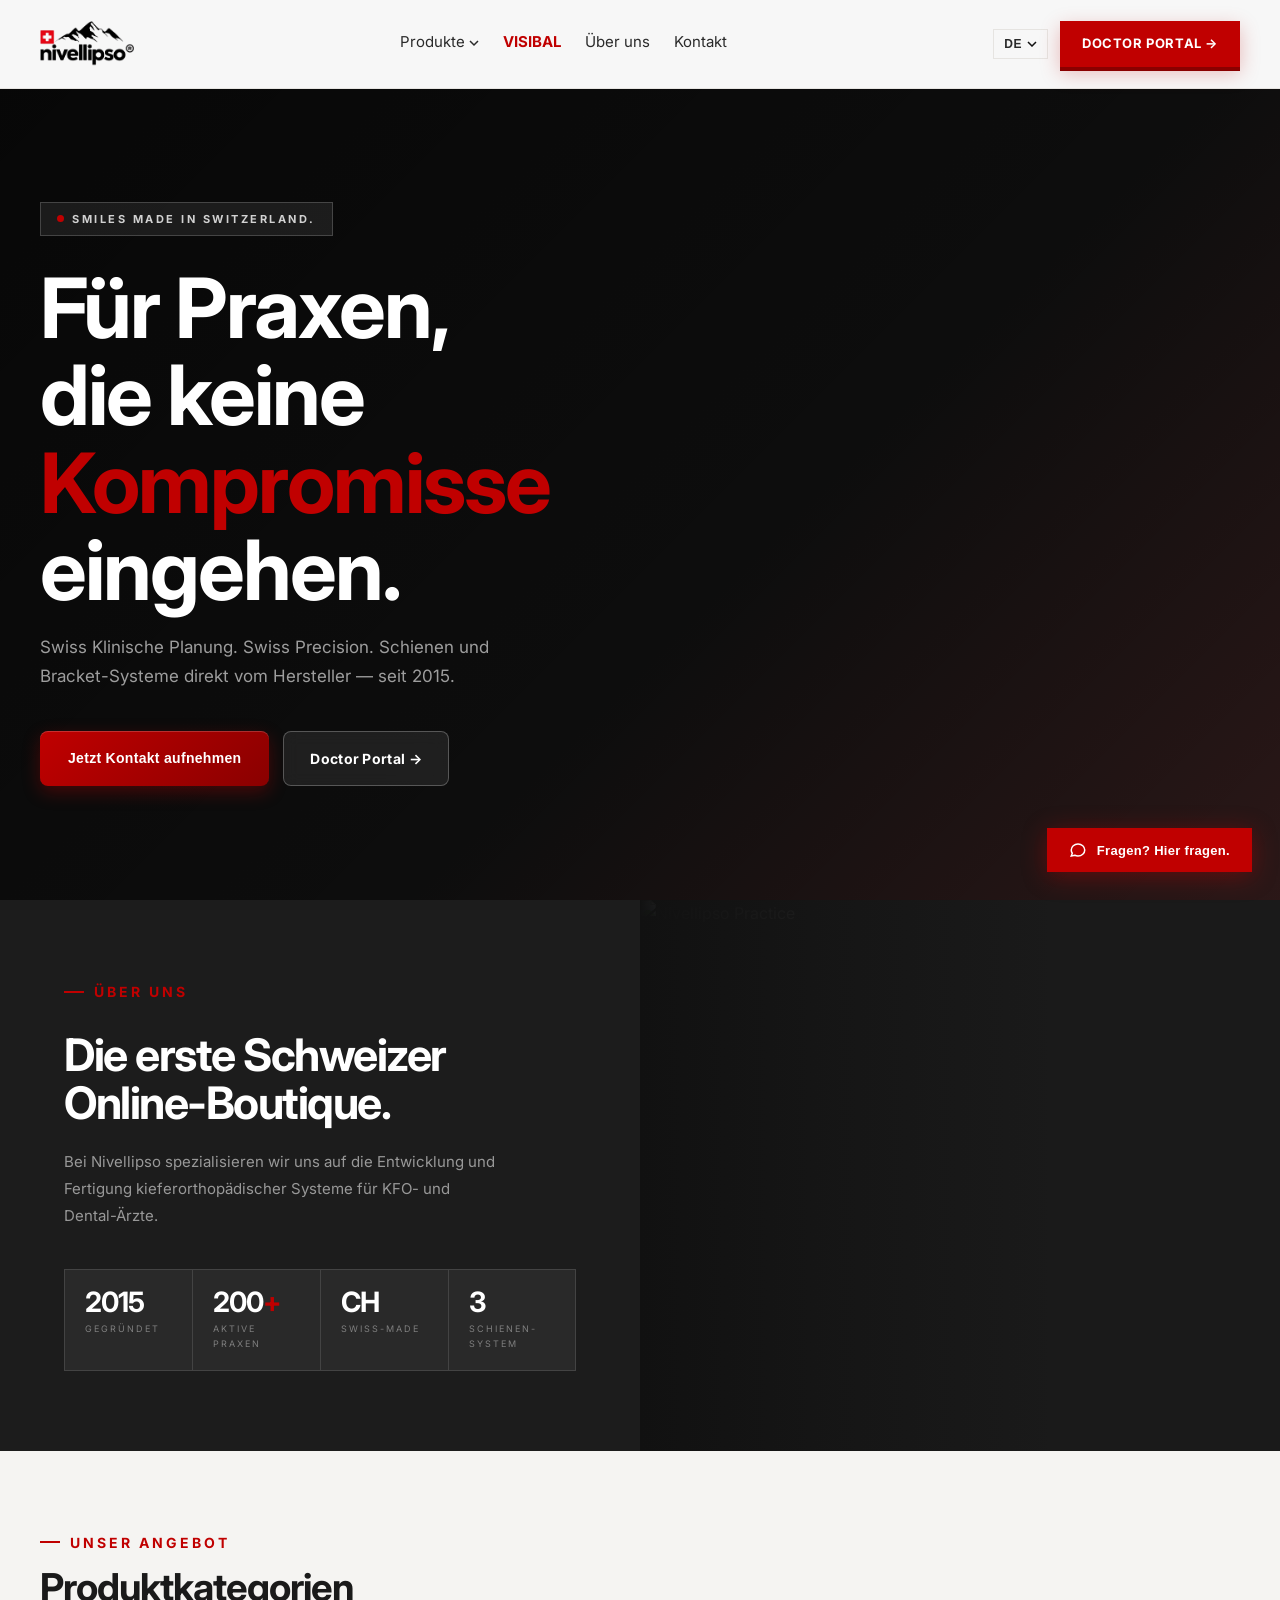
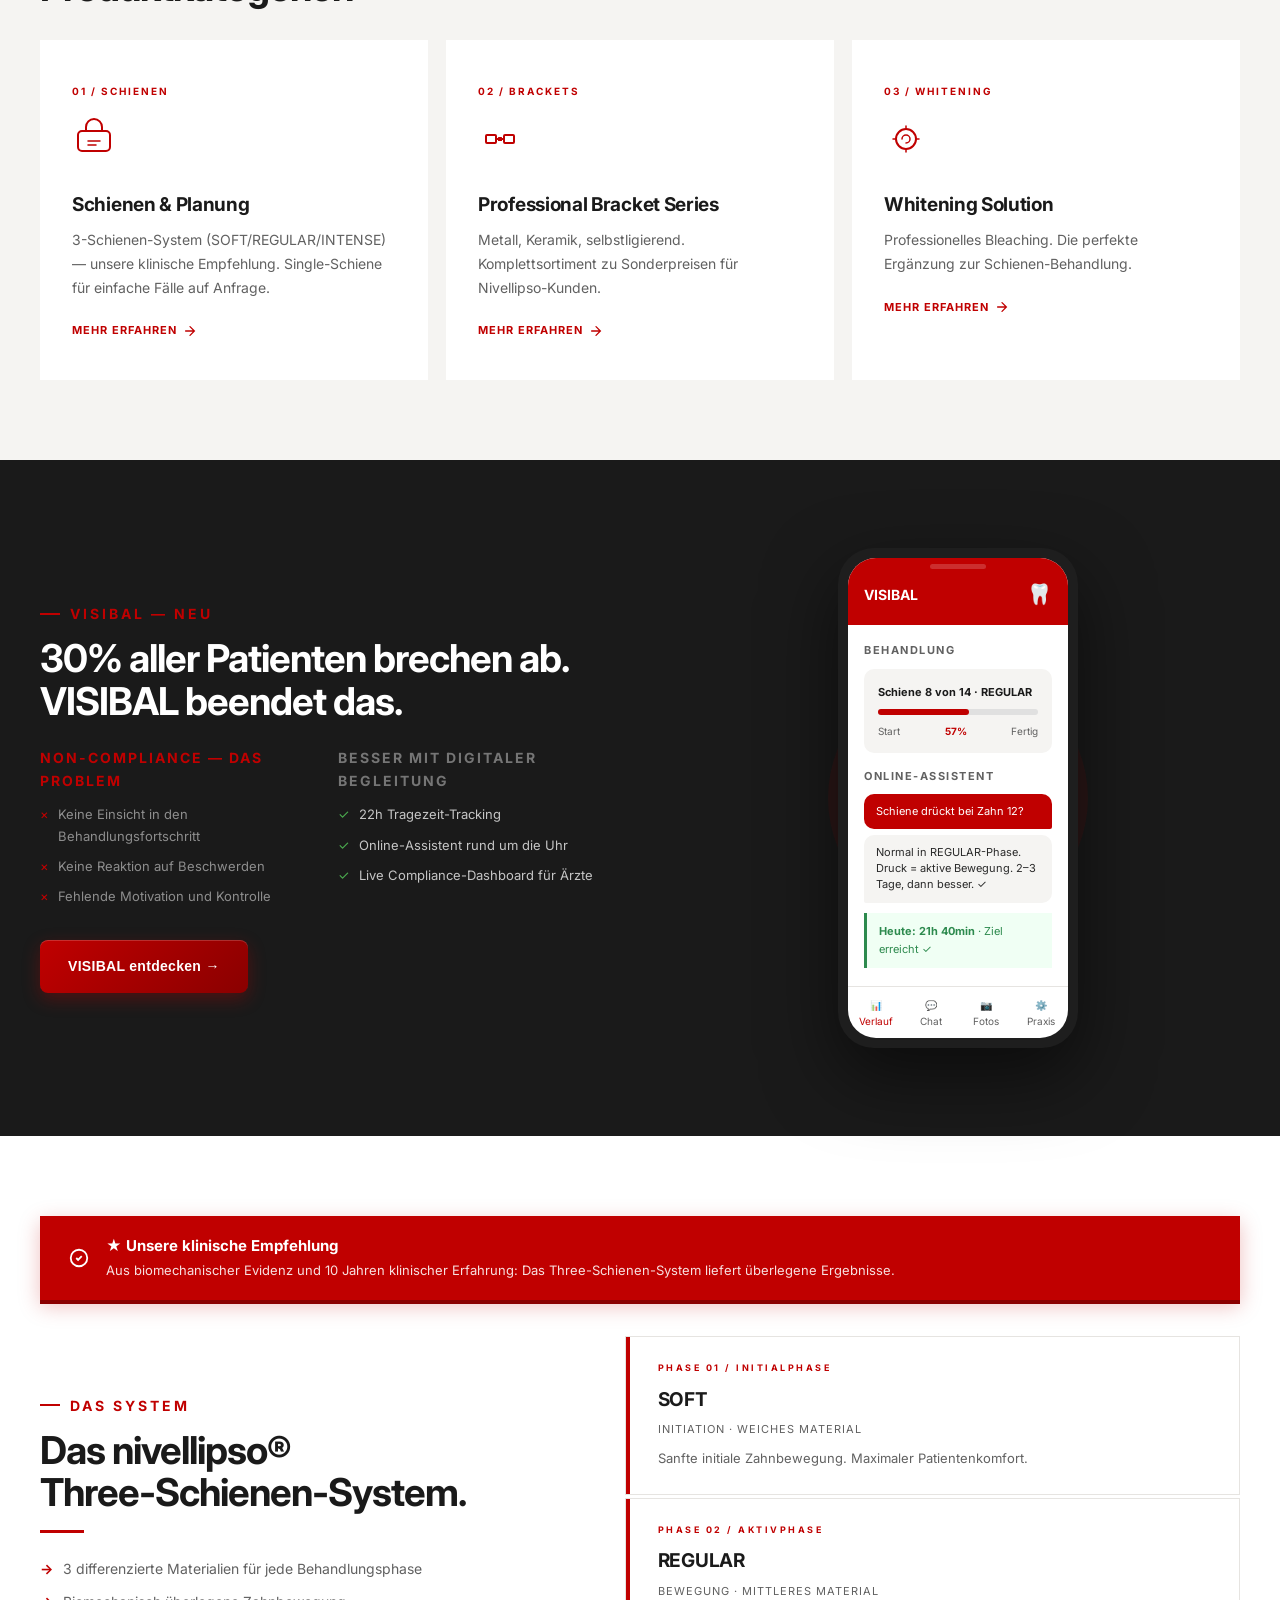
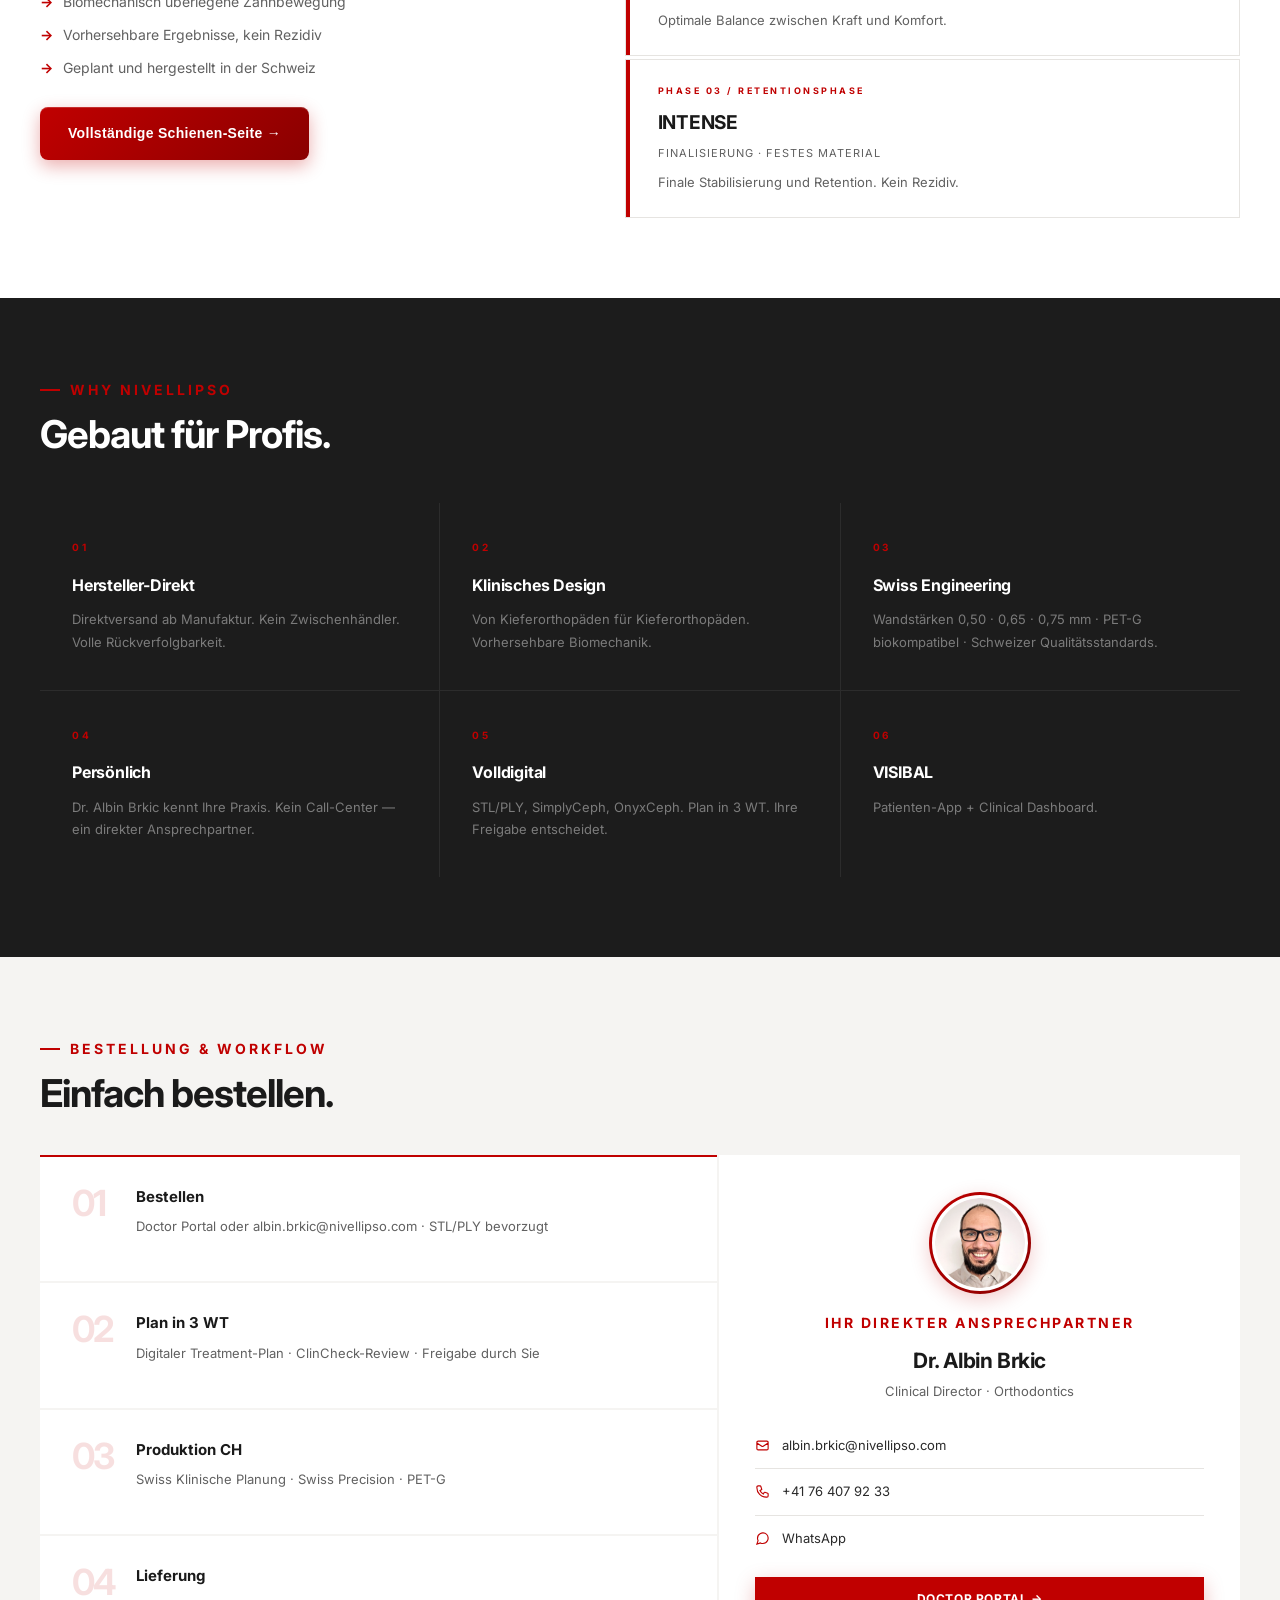
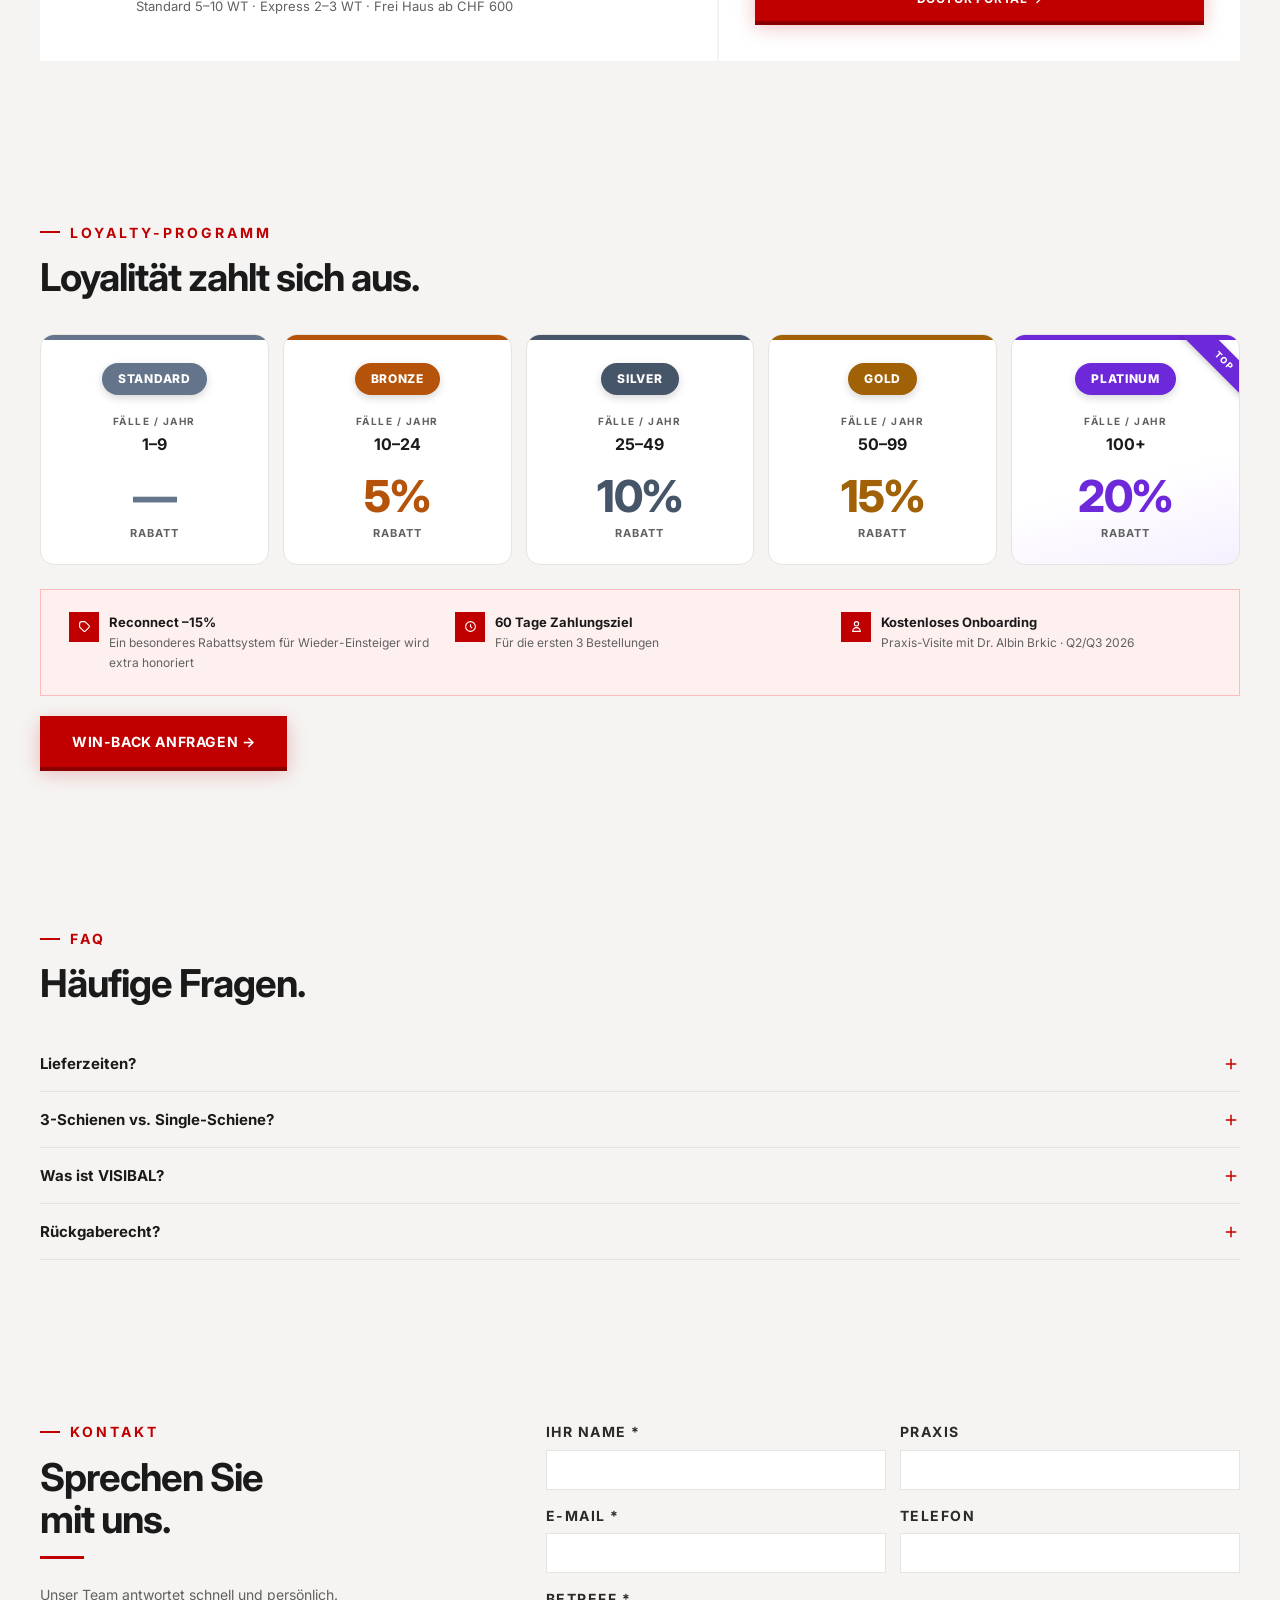
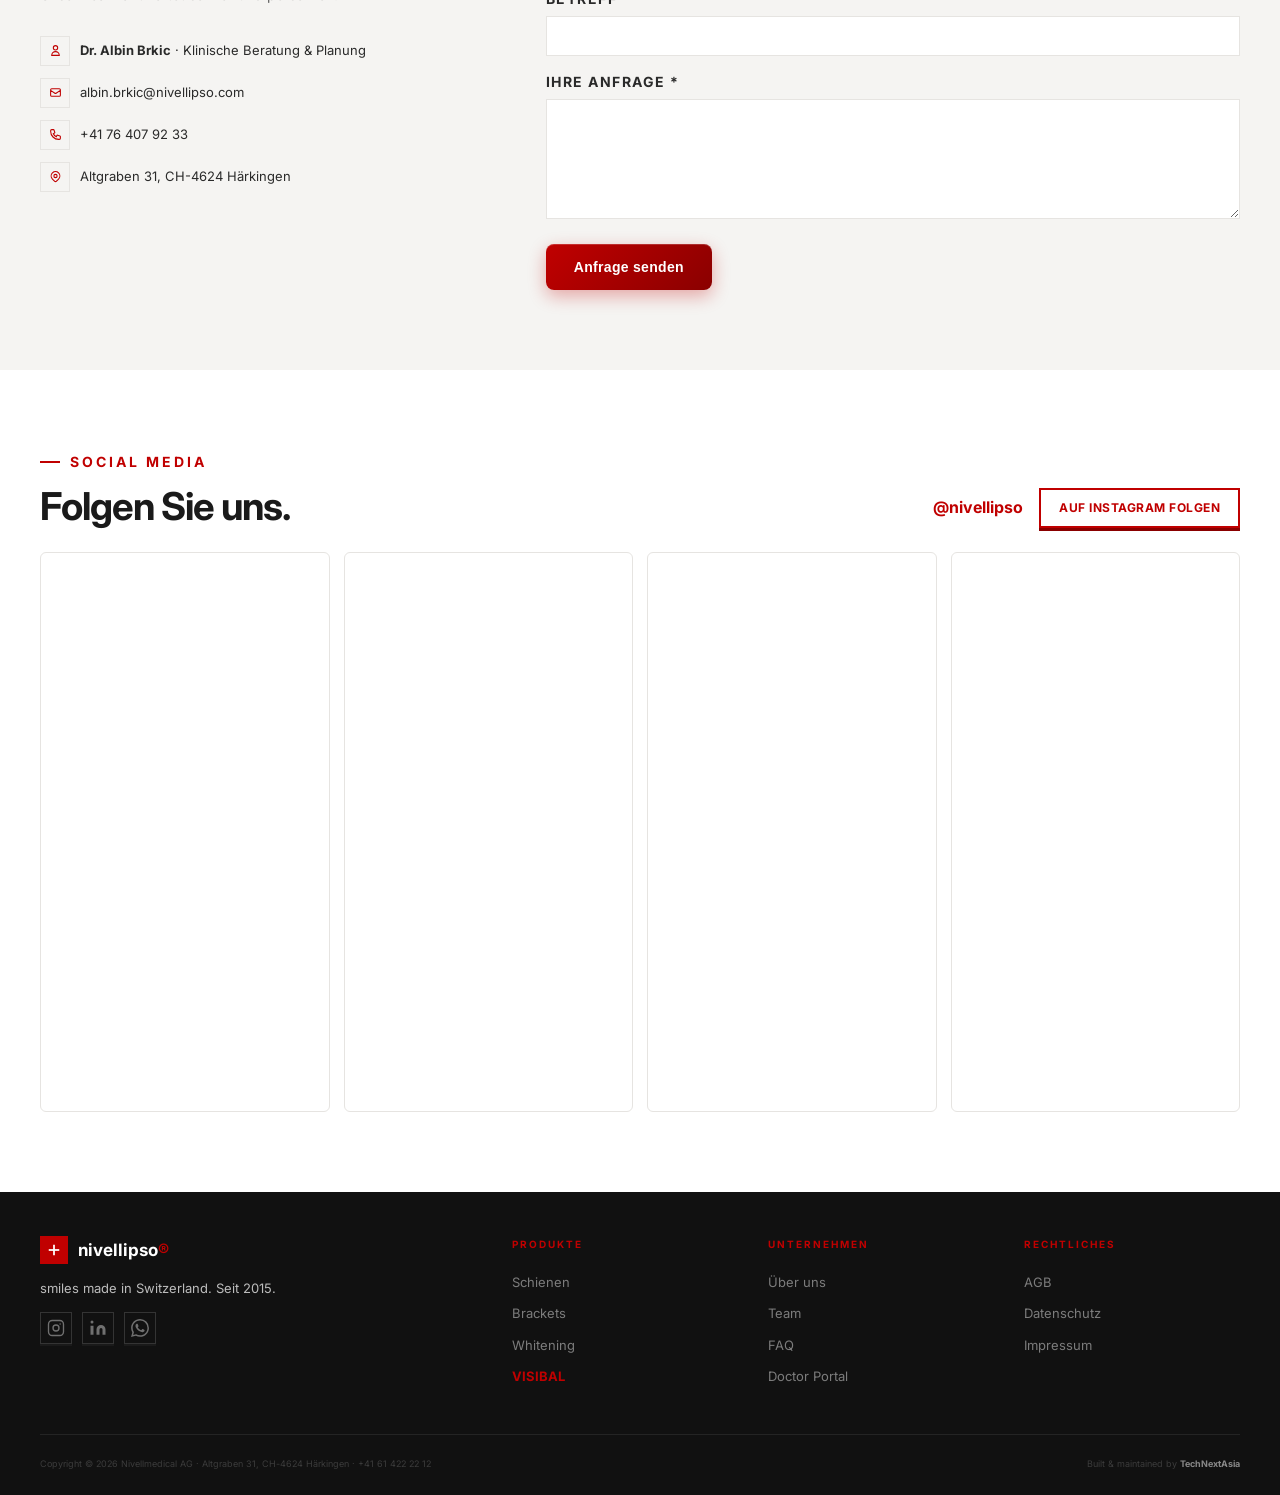
==== commit 4233b185: "fix: language switching on all pages + add missing wb_cta translation key - Add wb_cta key to DE+EN " ====
--- a/index.html
+++ b/index.html
@@ -11,7 +11,7 @@
 <meta content="https://www.nivellipso.com/" property="og:url"/>
 <title data-i18n="page_title_index">nivellipso®, Swiss Clinical Planning.</title>
 <link href="https://fonts.googleapis.com/css2?family=Inter:wght@400;500;600;700;800&display=swap" rel="stylesheet"/>
-<link href="assets/css/nivell-design.css?v=20260601" rel="stylesheet"/>
+<link href="assets/css/nivell-design.css?v=20260612" rel="stylesheet"/>
 <style>
 /* ── PAGE-SPECIFIC STYLES ── */
 
@@ -739,25 +739,10 @@
   }).catch(function(){});
 })();
 </script>
-<script src="assets/js/nivell-i18n.js?v=20260601"></script>
-<script src="assets/js/nivell-site.js?v=20260601"></script>
+<script src="assets/js/nivell-i18n.js?v=20260613"></script>
+<script src="assets/js/nivell-site.js?v=20260612"></script>
 <script>
-// ── TRANSLATIONS ──
-
-function updateLangUI(lang, clickedEl) {
- document.getElementById('lCode').textContent = lang.toUpperCase();
- document.querySelectorAll('.lang-opt').forEach(el => el.classList.remove('active'));
- if(clickedEl) clickedEl.classList.add('active');
-}
-
-// Init on load
-document.addEventListener('DOMContentLoaded', () => {
- const savedLang = localStorage.getItem('nivell_lang') || 'de';
- if (savedLang !== 'de') {
- setNivellLang(savedLang, T);
- updateLangUI(savedLang, document.querySelector(`.lang-opt[data-lang="${savedLang}"]`));
- }
-});
+(function(){var sl=localStorage.getItem('nivell_lang')||'de';setNivellLang(sl,window.T);var o=document.querySelector('.lang-opt[data-lang="'+sl+'"]');if(o)updateLangUI(sl,o);})();
 </script>
 <button class="chat-toggle" id="chatToggle" onclick="toggleNivellChat()">
 <svg class="c-icon" fill="none" stroke="currentColor" stroke-width="2" viewbox="0 0 24 24"><path d="M8 12h.01M12 12h.01M16 12h.01M21 12c0 4.418-4.03 8-9 8a9.863 9.863 0 01-4.255-.949L3 20l1.395-3.72C3.512 15.042 3 13.574 3 12c0-4.418 4.03-8 9-8s9 3.582 9 8z"></path></svg>
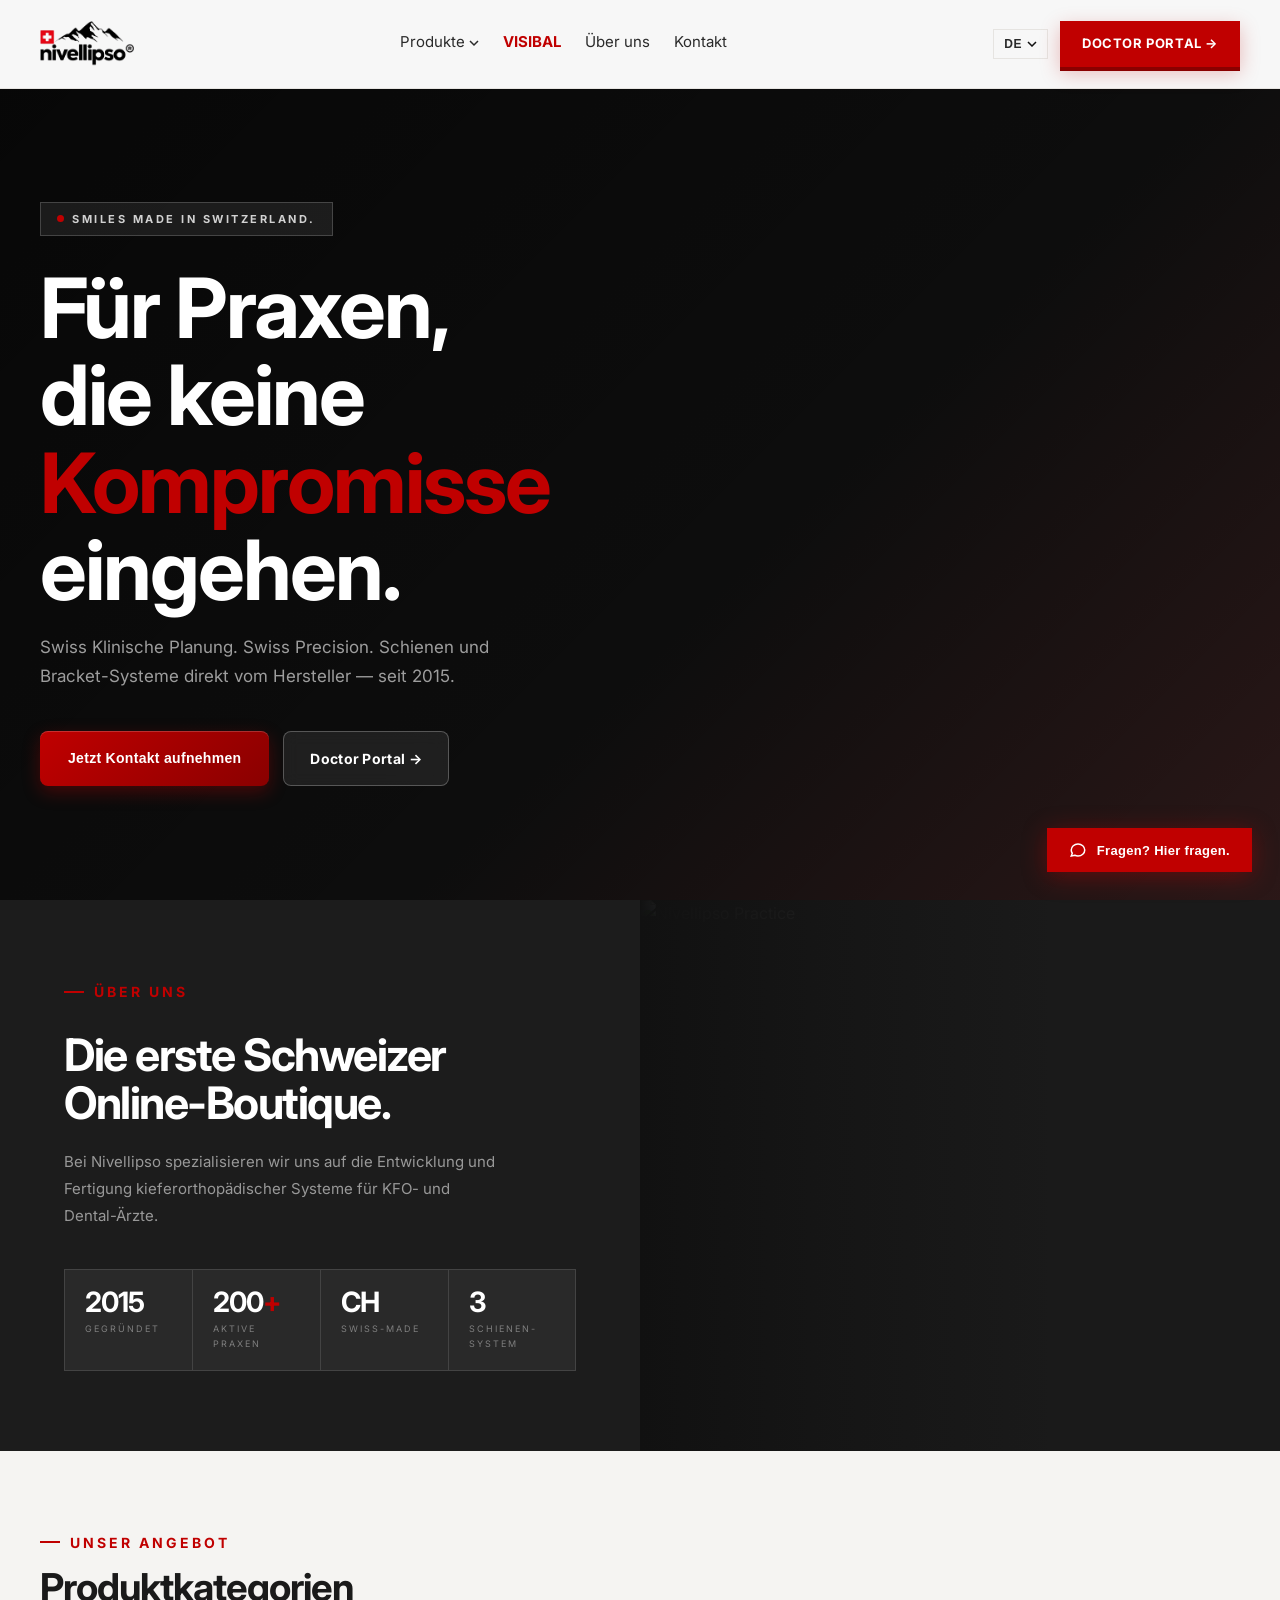
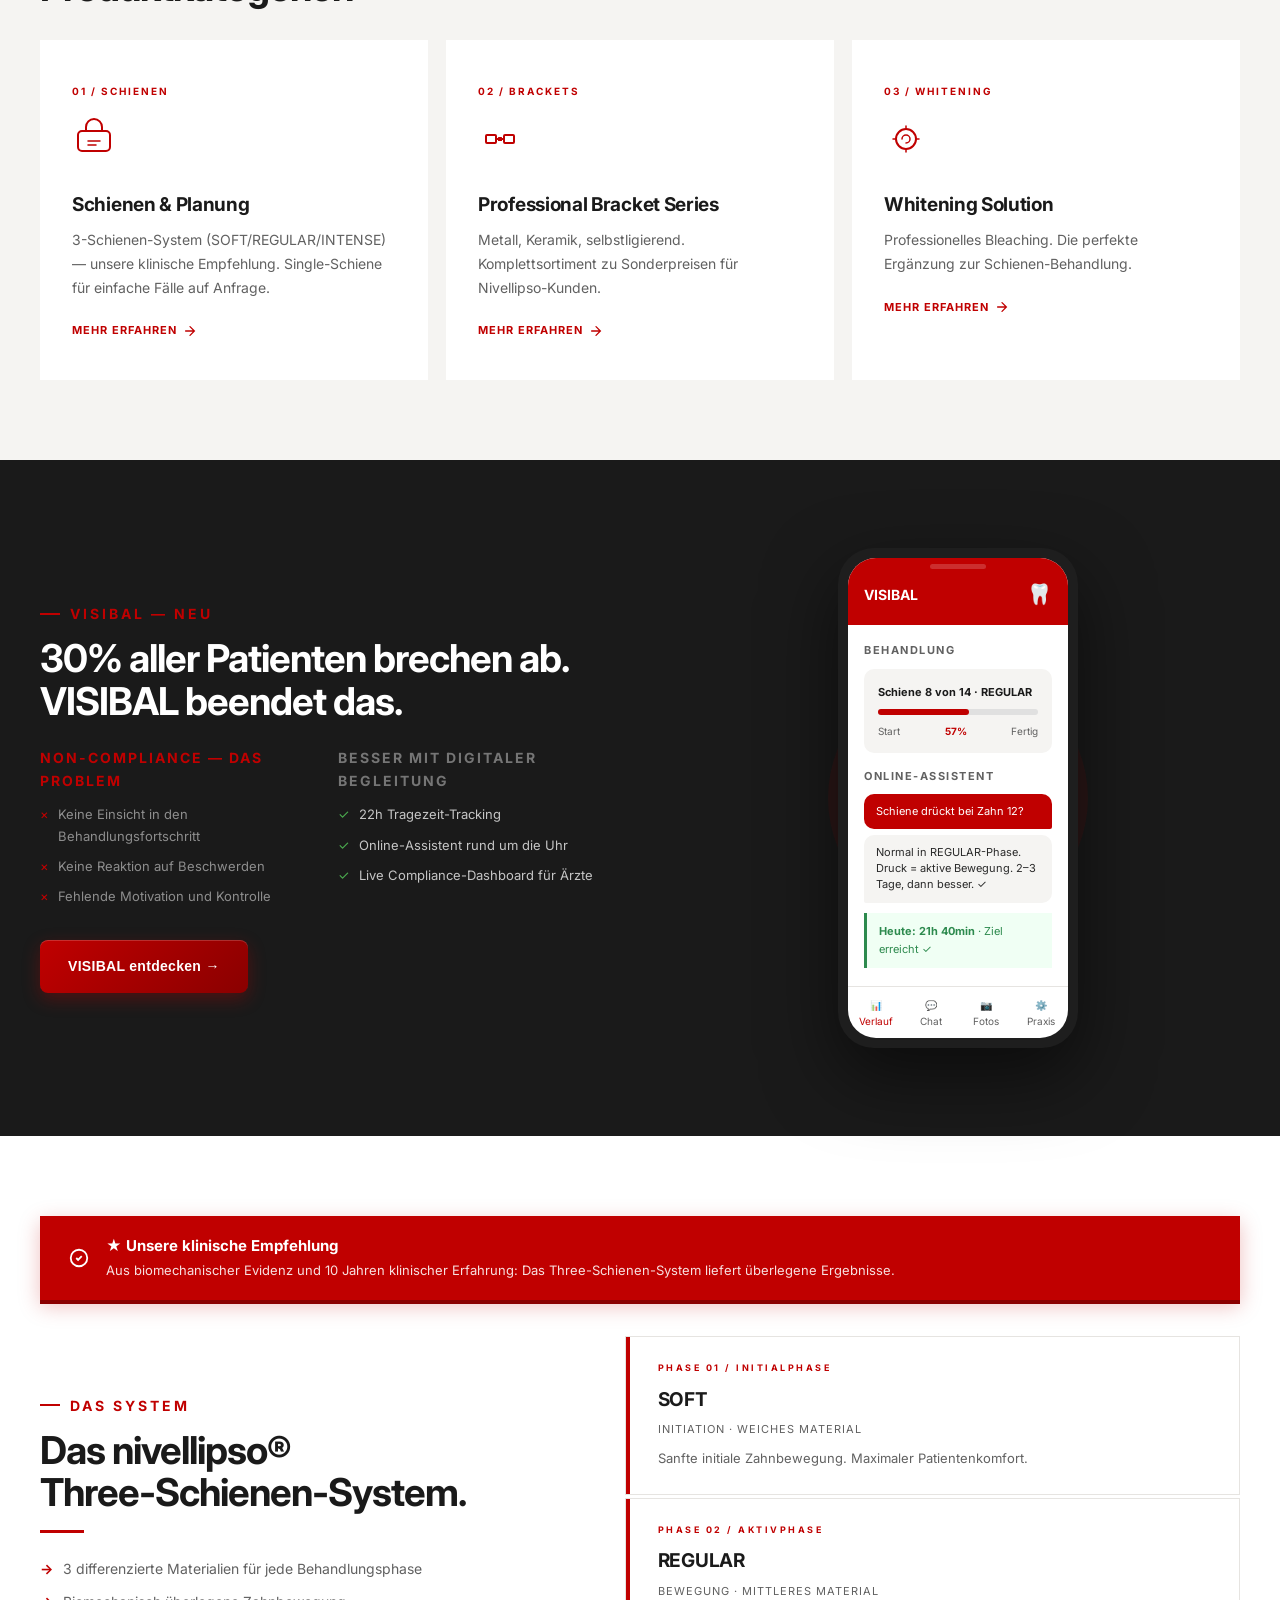
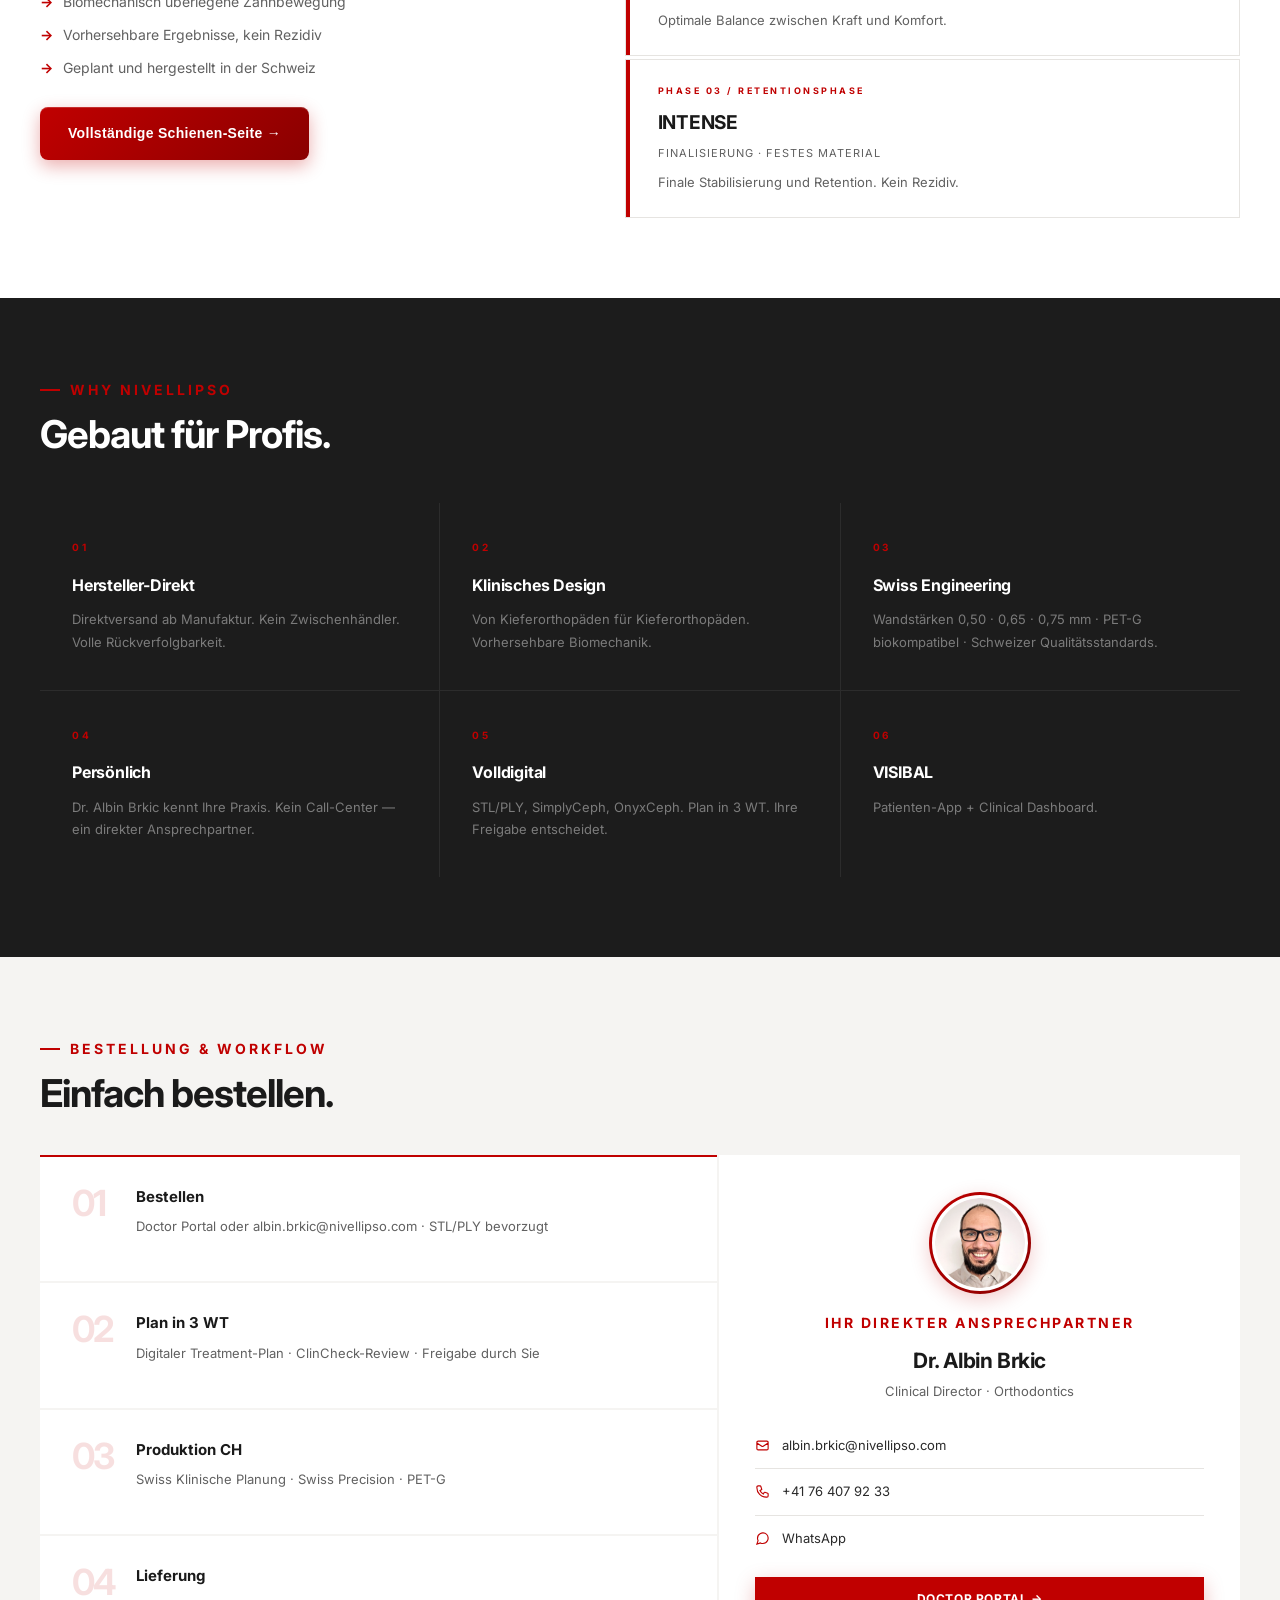
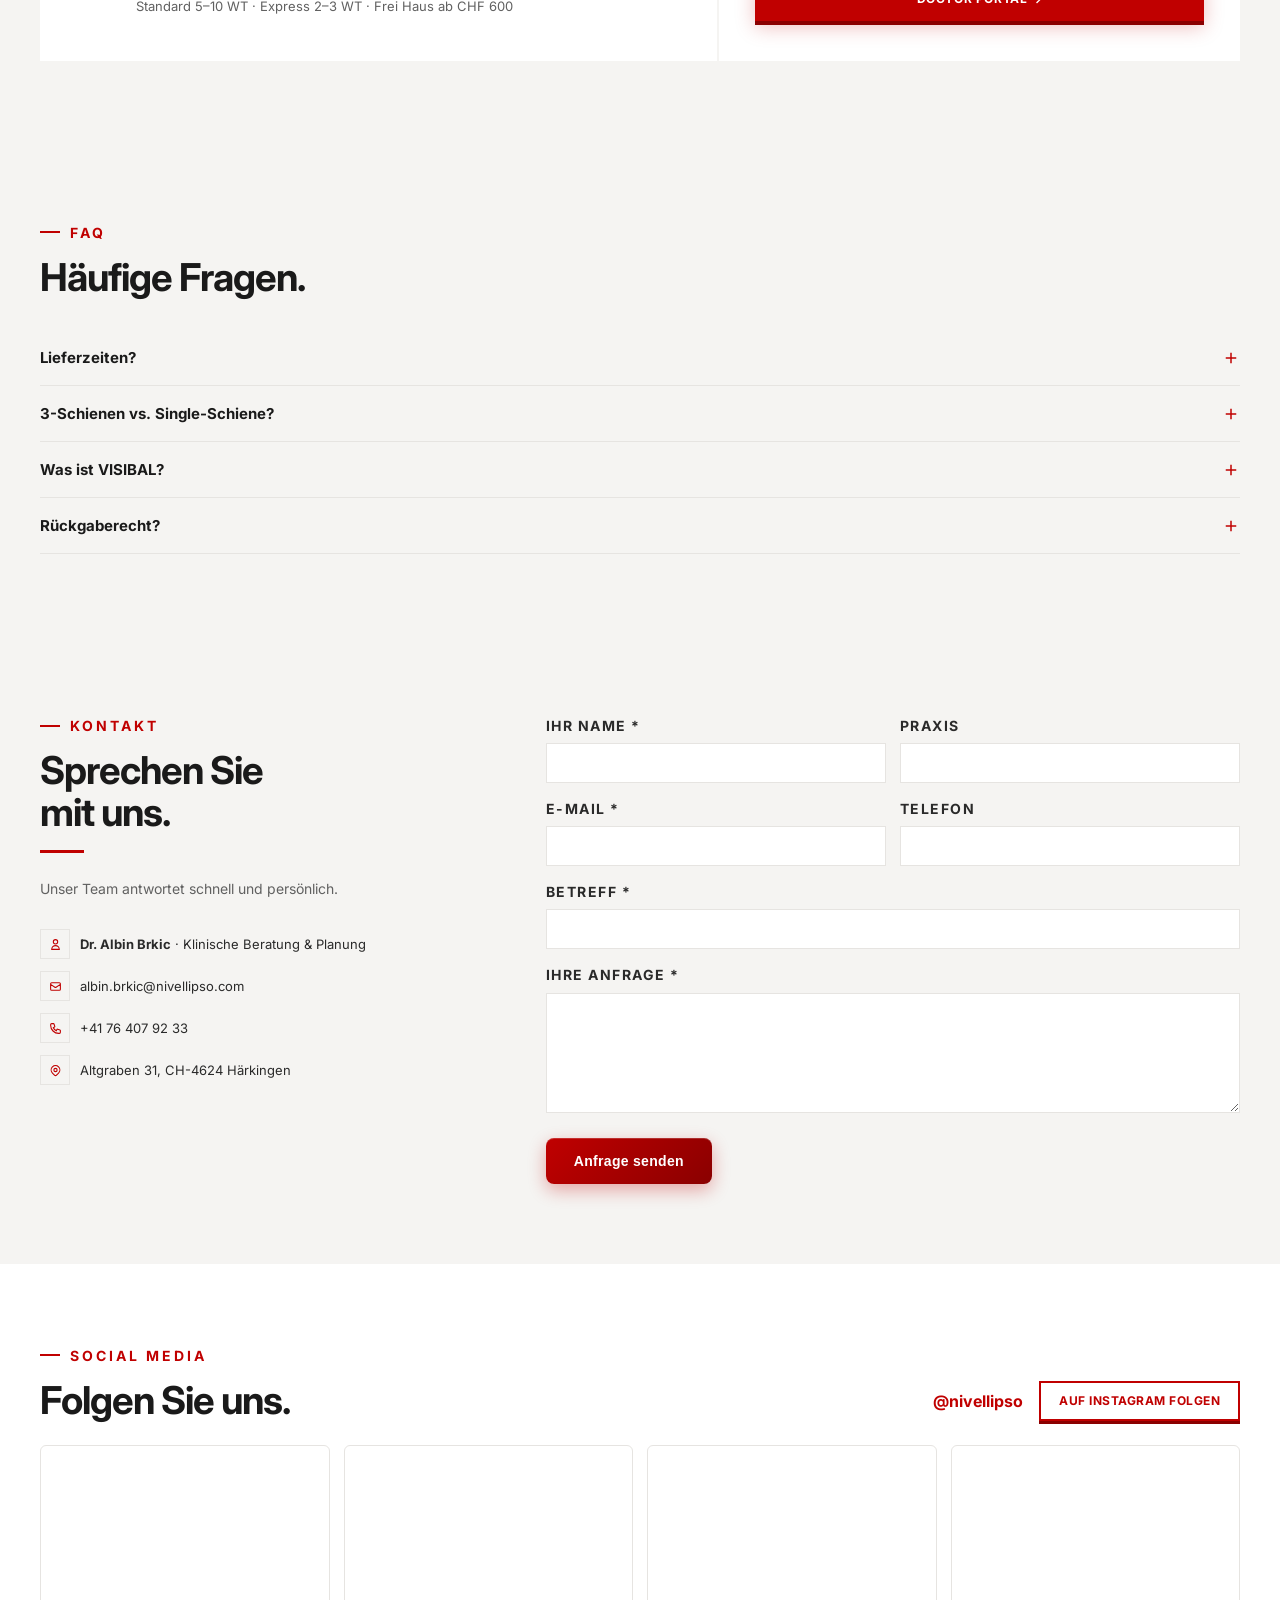
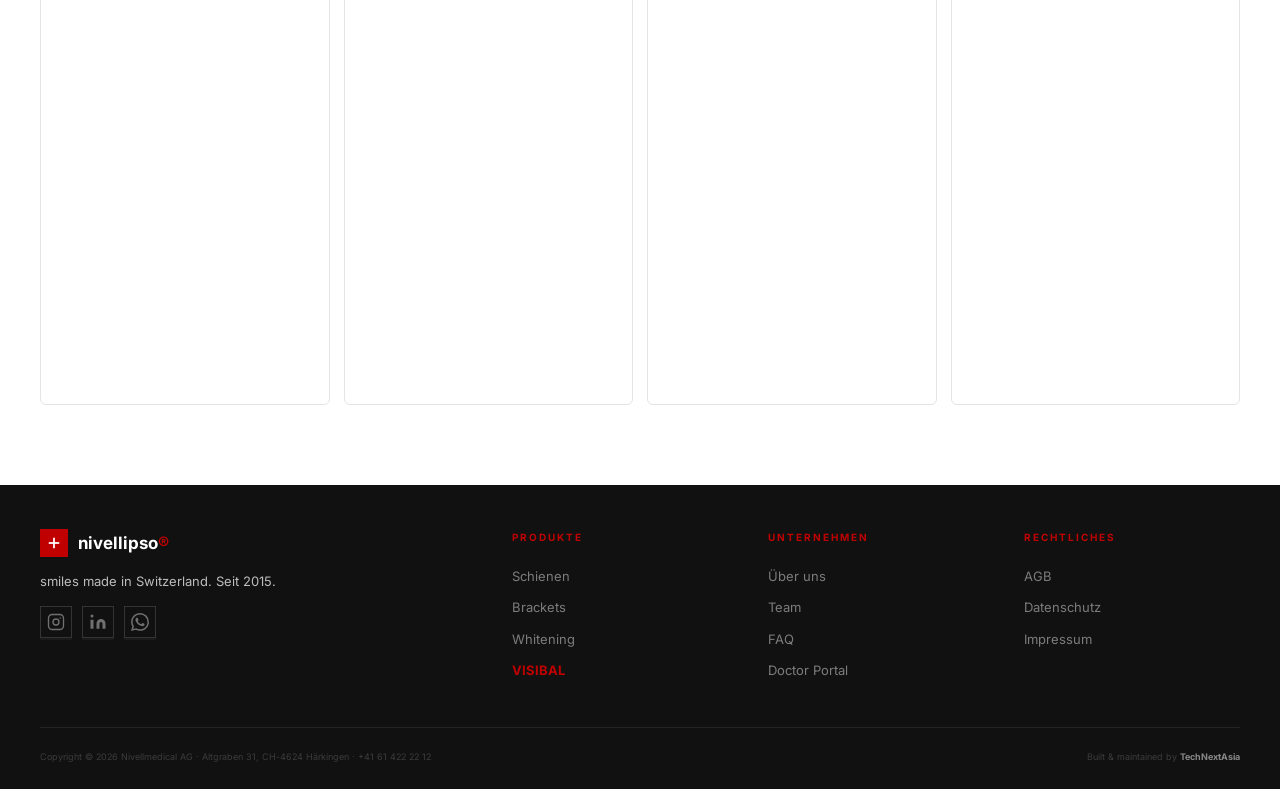
==== commit 73b21556: "remove: Loyalty/Win-Back section from index, aligner, and brackets pages Co-Authored-By: Claude Sonn" ====
--- a/index.html
+++ b/index.html
@@ -597,62 +597,6 @@
  setTimeout(()=>{document.getElementById('promoBanner').scrollIntoView({behavior:'smooth',block:'center'});},120);
 }
 </script>
-<!-- ── LOYALTY ── -->
-<section class="n-sec n-sec-bg">
-<div class="n-sec-inner">
-  <div class="t-label n-fade" data-i18n="lo_l">Loyalty-Programm</div>
-  <h2 class="t-h2 n-fade" data-i18n="lo_h">Loyalität zahlt sich aus.</h2>
-  <div class="n-fade">
-  <div class="tier-grid">
-    <div class="tier-card" style="--tier:#64748b">
-      <span class="tier-badge">Standard</span>
-      <div class="tier-cases-l" data-i18n="lo_t2">Fälle / Jahr</div>
-      <div class="tier-cases">1–9</div>
-      <div class="tier-disc">—</div>
-      <div class="tier-disc-l" data-i18n="lo_t3">Rabatt</div>
-    </div>
-    <div class="tier-card" style="--tier:#b45309">
-      <span class="tier-badge">Bronze</span>
-      <div class="tier-cases-l" data-i18n="lo_t2">Fälle / Jahr</div>
-      <div class="tier-cases">10–24</div>
-      <div class="tier-disc">5%</div>
-      <div class="tier-disc-l" data-i18n="lo_t3">Rabatt</div>
-    </div>
-    <div class="tier-card" style="--tier:#475569">
-      <span class="tier-badge">Silver</span>
-      <div class="tier-cases-l" data-i18n="lo_t2">Fälle / Jahr</div>
-      <div class="tier-cases">25–49</div>
-      <div class="tier-disc">10%</div>
-      <div class="tier-disc-l" data-i18n="lo_t3">Rabatt</div>
-    </div>
-    <div class="tier-card" style="--tier:#a16207">
-      <span class="tier-badge">Gold</span>
-      <div class="tier-cases-l" data-i18n="lo_t2">Fälle / Jahr</div>
-      <div class="tier-cases">50–99</div>
-      <div class="tier-disc">15%</div>
-      <div class="tier-disc-l" data-i18n="lo_t3">Rabatt</div>
-    </div>
-    <div class="tier-card is-top" style="--tier:#6d28d9">
-      <span class="tier-ribbon">Top</span>
-      <span class="tier-badge">Platinum</span>
-      <div class="tier-cases-l" data-i18n="lo_t2">Fälle / Jahr</div>
-      <div class="tier-cases">100+</div>
-      <div class="tier-disc">20%</div>
-      <div class="tier-disc-l" data-i18n="lo_t3">Rabatt</div>
-    </div>
-  </div>
-  <div class="win-back">
-    <div class="wb-item"><div class="wb-ico"><svg viewBox="0 0 24 24" fill="none" stroke="currentColor" stroke-width="2" width="13" height="13"><path d="M7 7h.01M7 3h5c.512 0 1.024.195 1.414.586l7 7a2 2 0 010 2.828l-7 7a2 2 0 01-2.828 0l-7-7A1.994 1.994 0 013 12V7a4 4 0 014-4z"/></svg></div><div><div class="wb-t" data-i18n="wb1t">Reconnect –15%</div><div class="wb-d" data-i18n="wb1d">First Three-Aligner order for inactive practices</div></div></div>
-    <div class="wb-item"><div class="wb-ico"><svg viewBox="0 0 24 24" fill="none" stroke="currentColor" stroke-width="2" width="13" height="13"><path d="M12 8v4l3 3m6-3a9 9 0 11-18 0 9 9 0 0118 0z"/></svg></div><div><div class="wb-t" data-i18n="wb2t">60-Day Payment Terms</div><div class="wb-d" data-i18n="wb2d">For the first 3 orders after reactivation</div></div></div>
-    <div class="wb-item"><div class="wb-ico"><svg viewBox="0 0 24 24" fill="none" stroke="currentColor" stroke-width="2" width="13" height="13"><path d="M16 7a4 4 0 11-8 0 4 4 0 018 0zM12 14a7 7 0 00-7 7h14a7 7 0 00-7-7z"/></svg></div><div><div class="wb-t" data-i18n="wb3t">Free Onboarding</div><div class="wb-d" data-i18n="wb3d">Personal practice visit with Albin · Q2/Q3 2026</div></div></div>
-  </div>
-  <div style="margin-top:20px;">
-    <a class="btn-3d" href="#contact-form" data-i18n="wb_cta">REQUEST WIN-BACK →</a>
-  </div>
-  </div>
-</div>
-</section>
-
 <!-- ── FAQ ── -->
 <section class="n-sec n-sec-bg" id="faq">
 <div class="n-sec-inner">
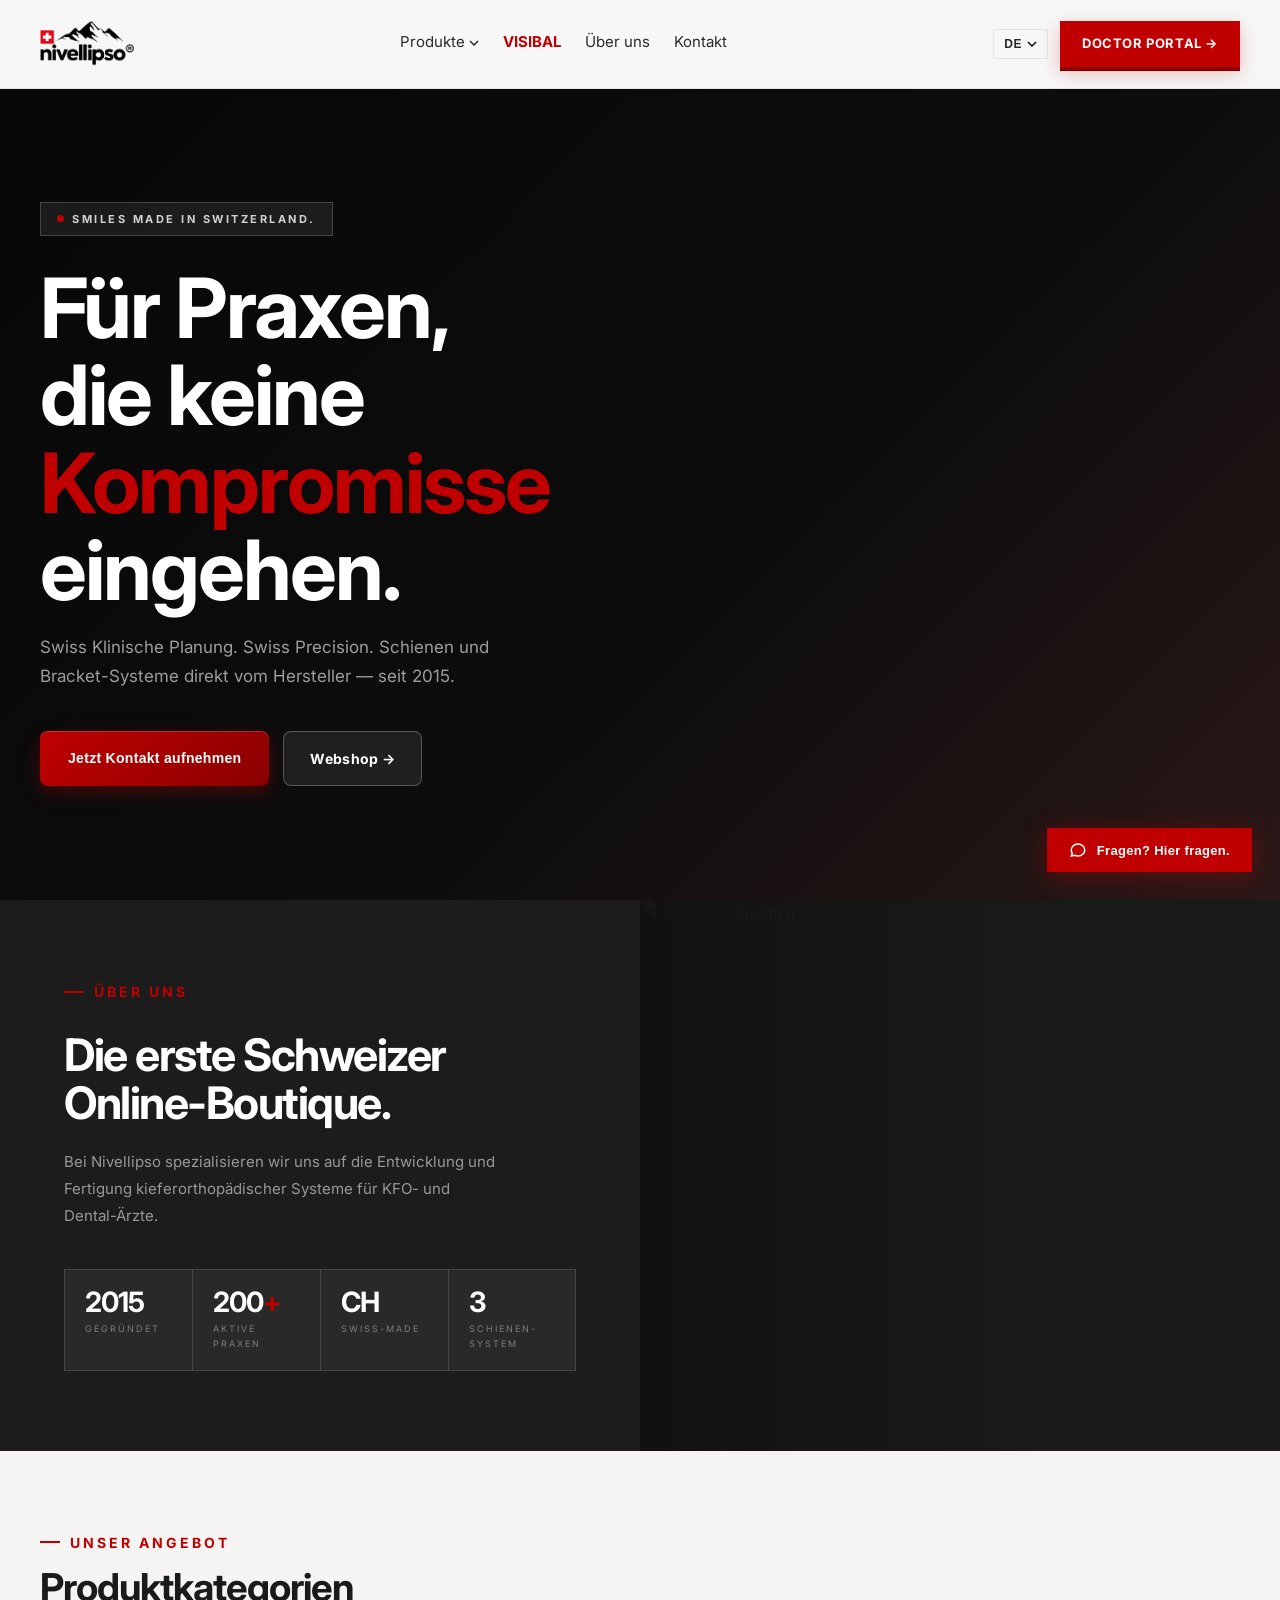
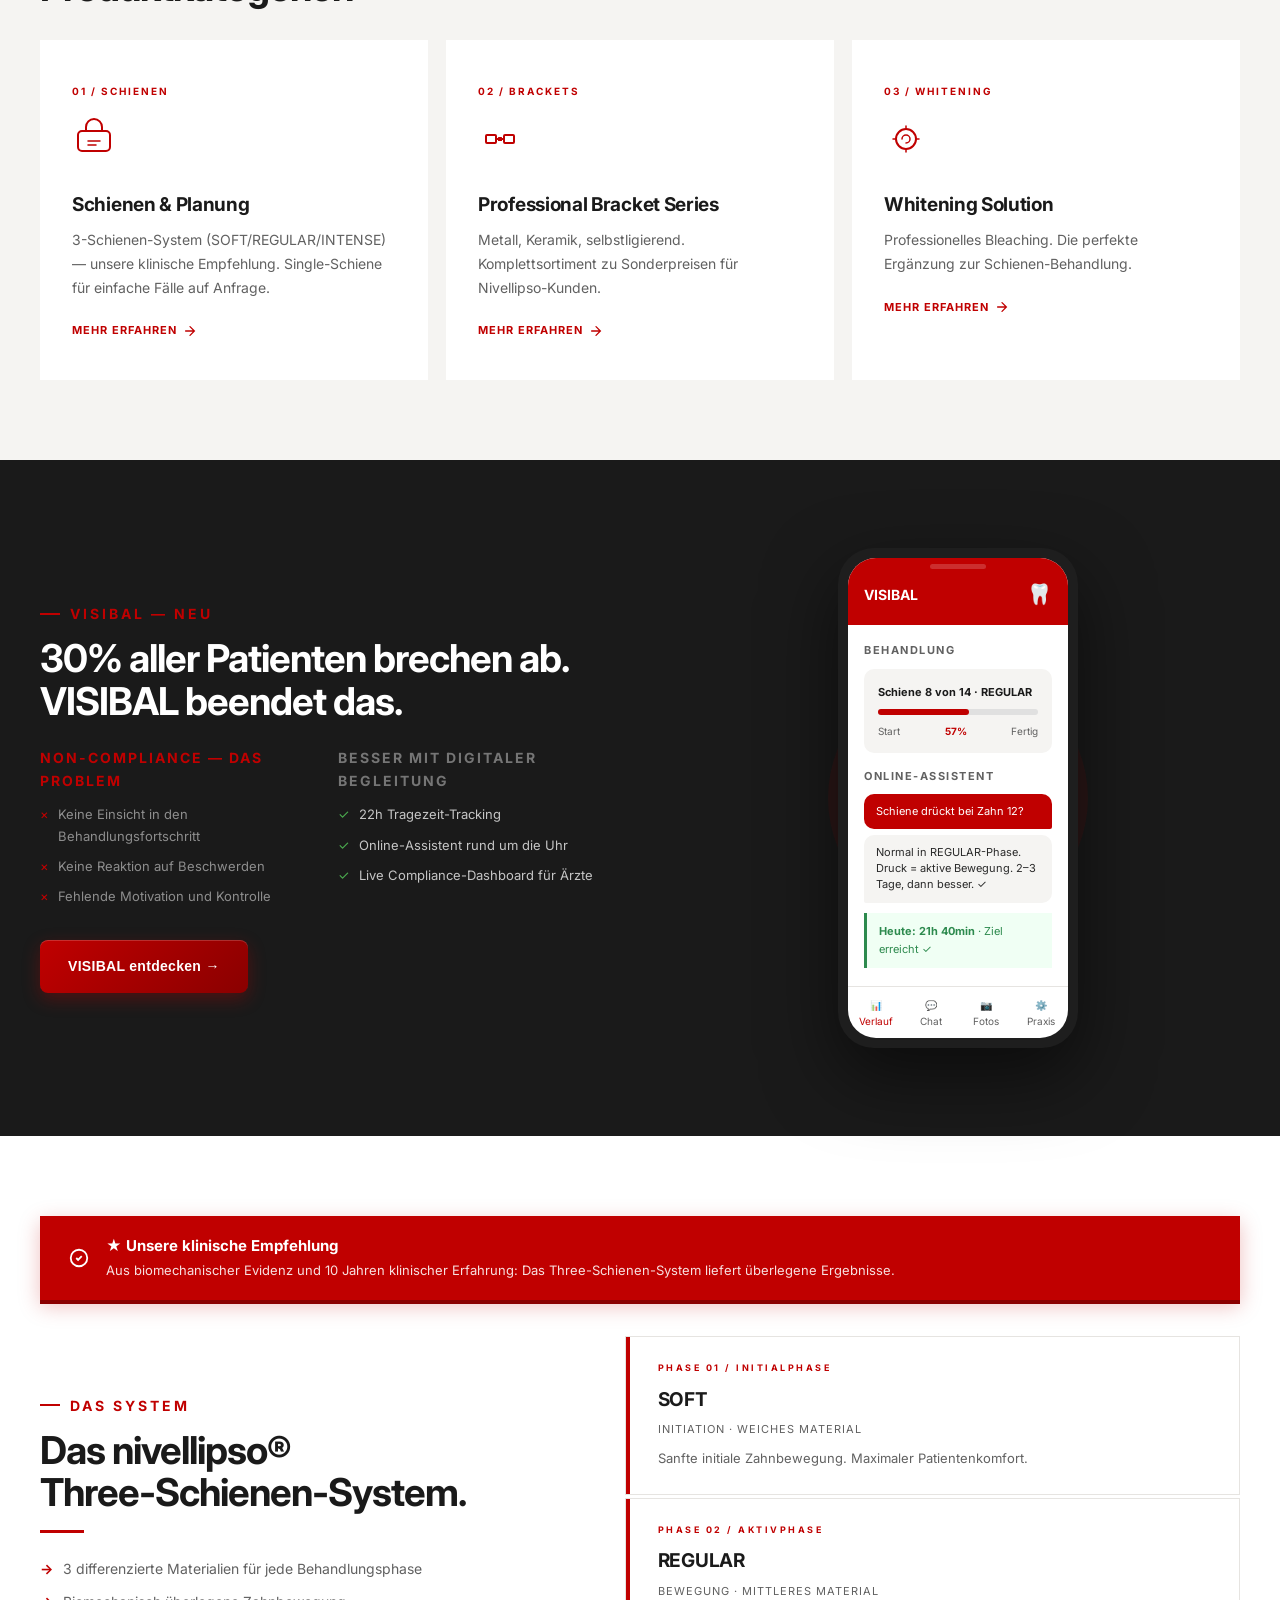
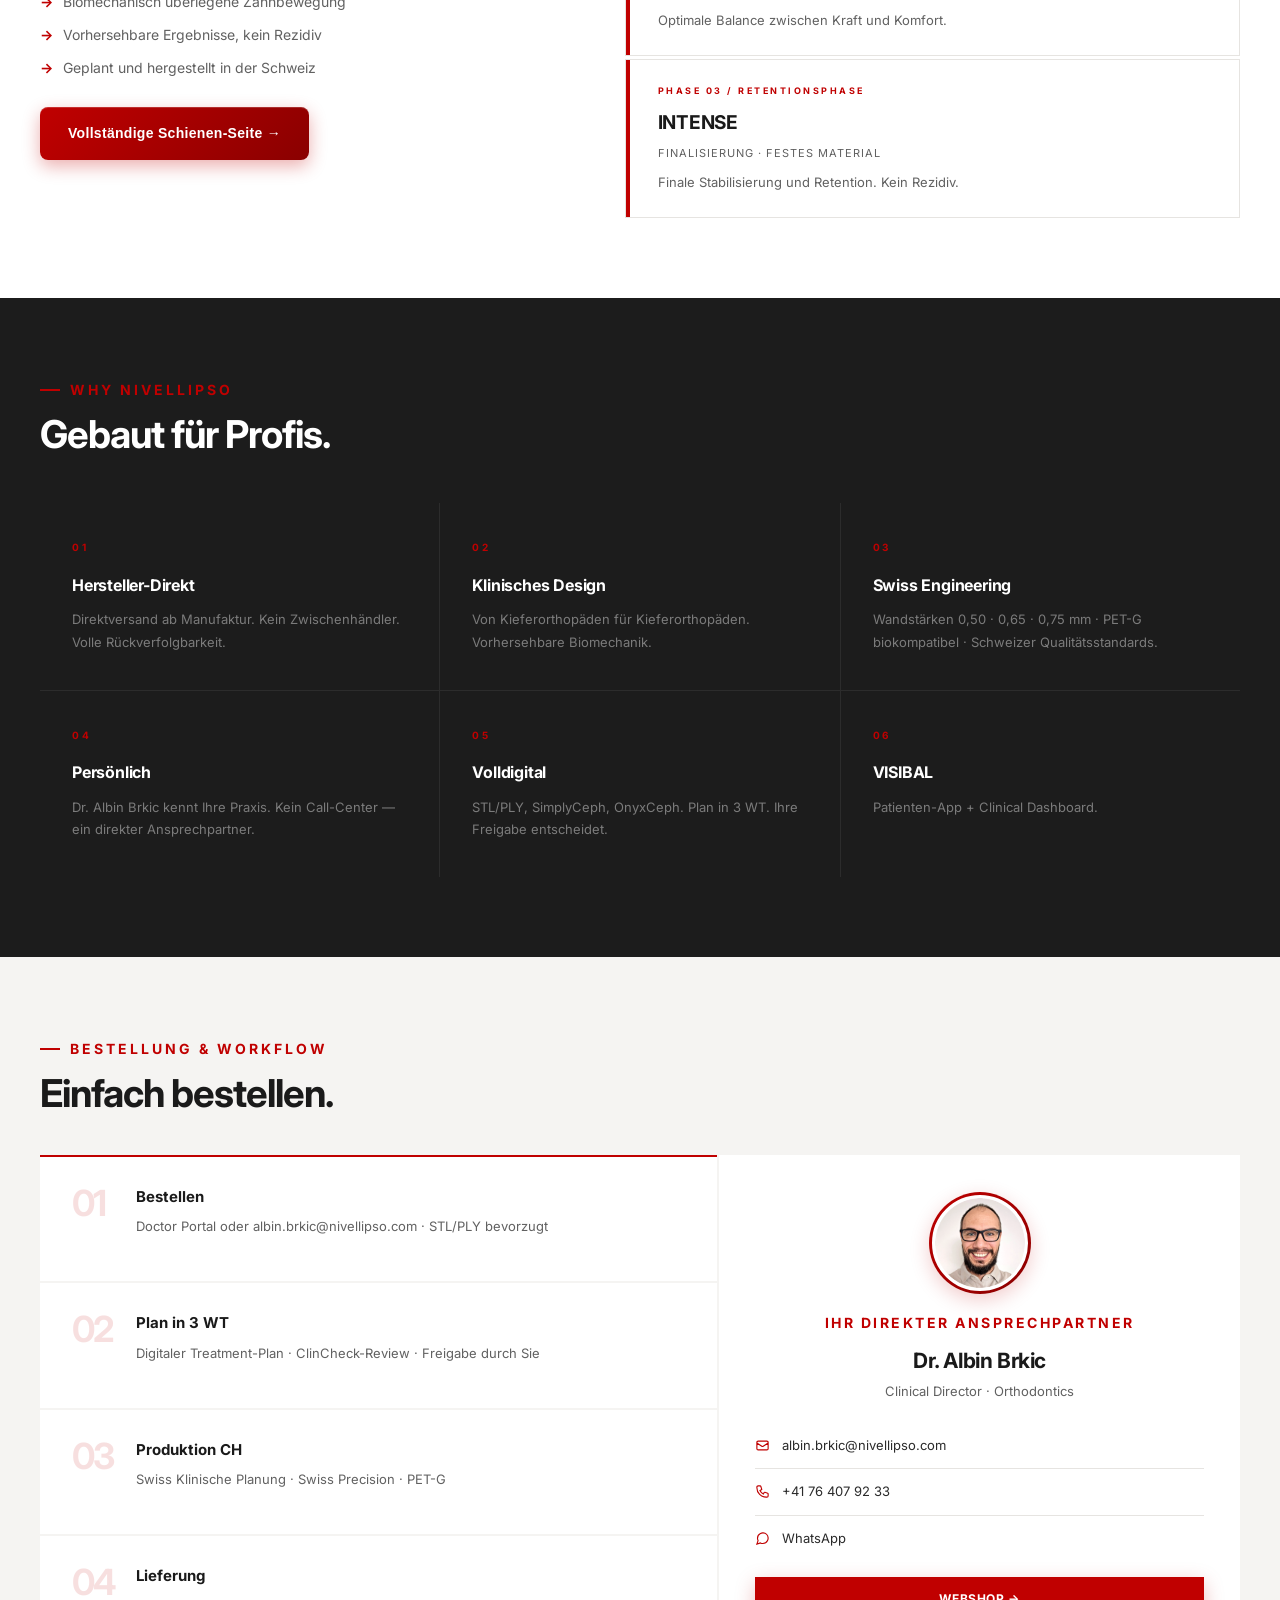
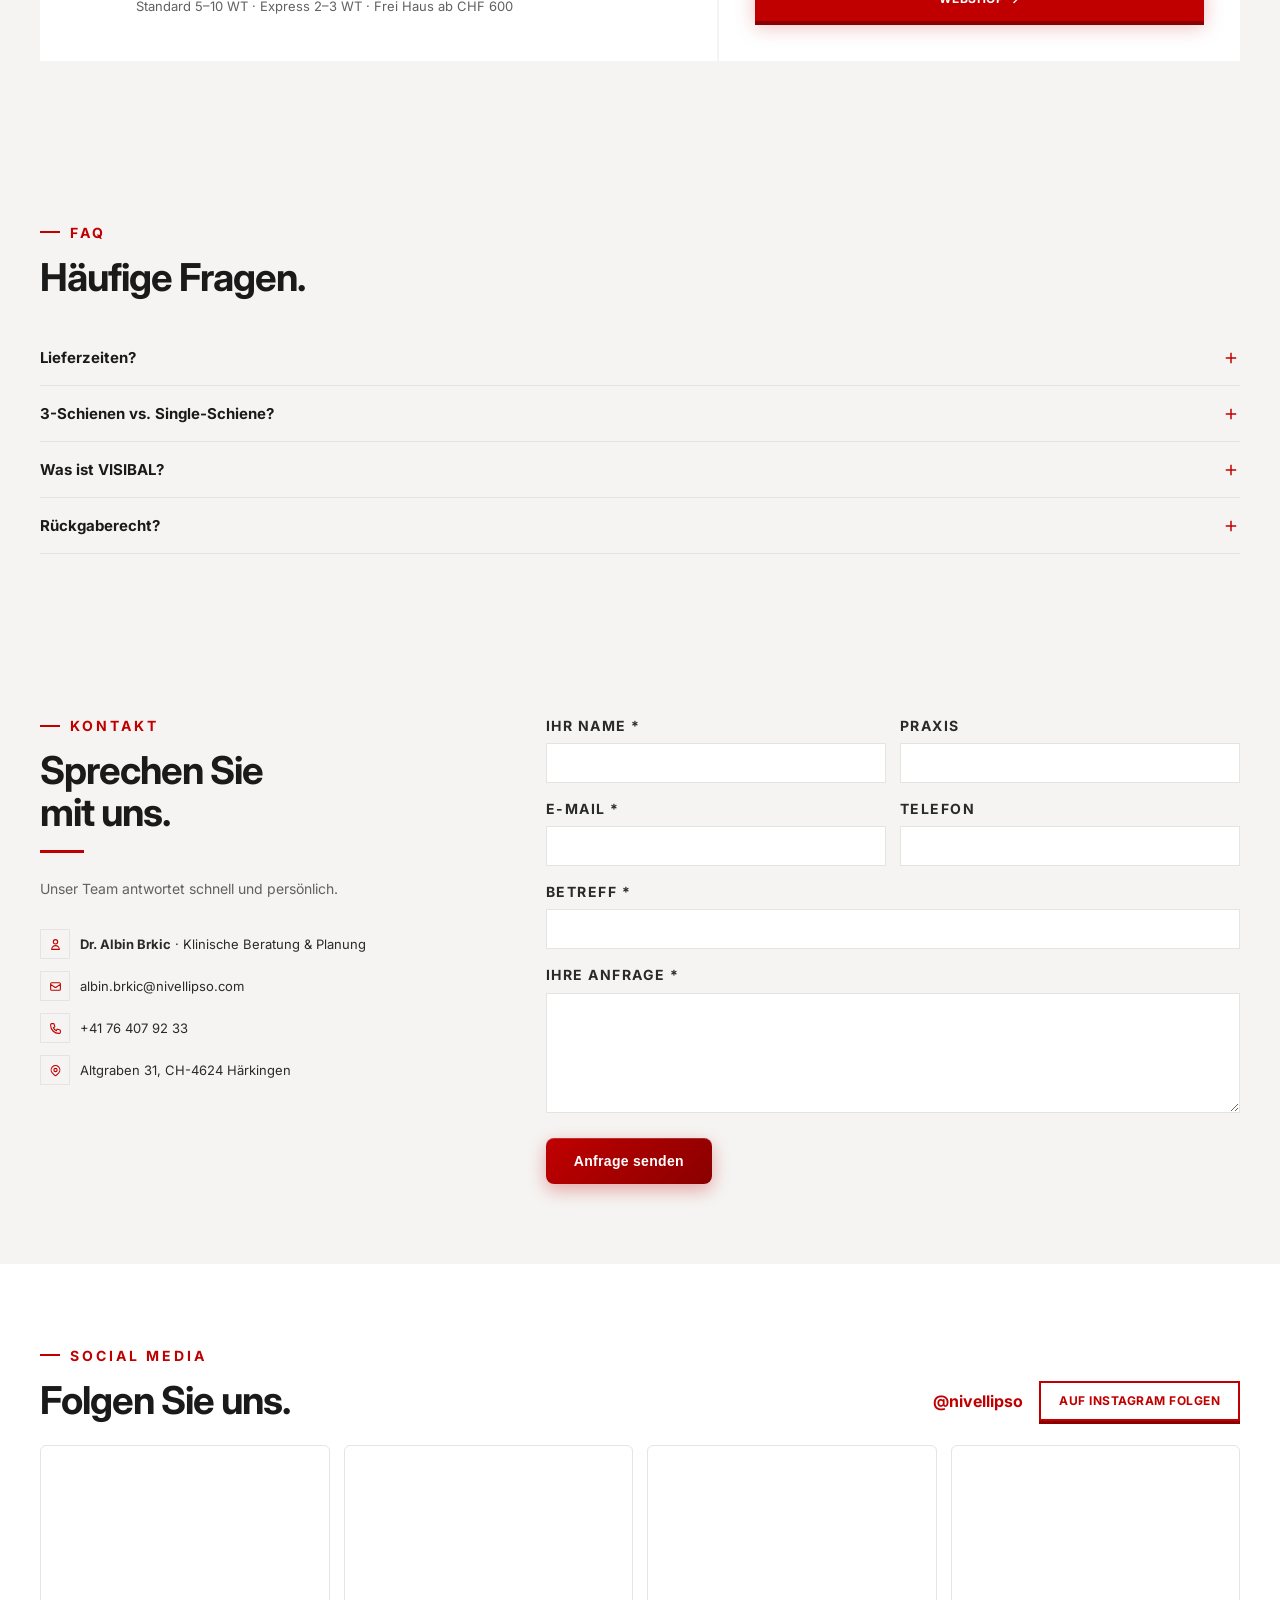
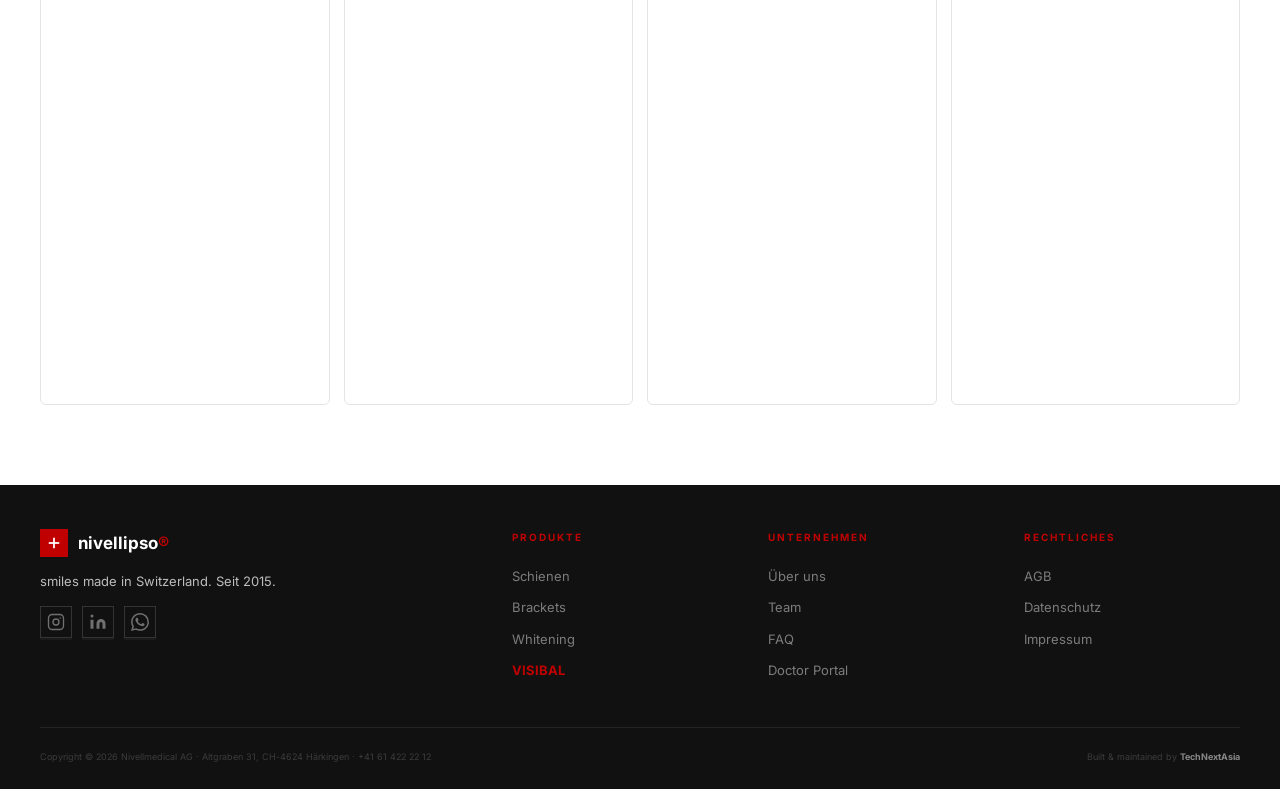
==== commit c2e0d739: "fix: nav = Doctor Portal, hero/CTA = Webshop; chatbot updated to reference Webshop Co-Authored-By: C" ====
--- a/index.html
+++ b/index.html
@@ -135,19 +135,6 @@
 .wa-btn{display:inline-flex;align-items:center;gap:8px;background:#25D366;color:white;padding:10px 18px;font-size:12px;font-weight:700;text-decoration:none;margin-top:16px;transition:background .2s;}
 .wa-btn:hover{background:#1da851;}
 
-/* LOYALTY */
-.loyal-table{width:100%;border-collapse:collapse;font-size:14px;margin-top:36px;}
-.loyal-table th{background:var(--red);color:white;padding:13px 20px;text-align:left;font-size:10px;letter-spacing:1.5px;text-transform:uppercase;font-weight:700;}
-.loyal-table td{padding:13px 20px;border-bottom:1px solid var(--border);}
-.loyal-table tr:nth-child(even) td{background:var(--bg);}
-.tier-pill{display:inline-block;padding:3px 10px;font-size:11px;font-weight:700;letter-spacing:.5px;text-transform:uppercase;}
-.t0{background:#f0f0f0;color:#888;}.t1{background:#fff0e8;color:#b05a00;}.t2{background:#f0f0f0;color:#555;}.t3{background:#fffbe8;color:#9a6f00;}.t4{background:#f0f0ff;color:#6a00c8;}
-.win-back{background:var(--red-light);border:1px solid #fbb;padding:22px 28px;margin-top:24px;display:grid;grid-template-columns:repeat(3,1fr);gap:16px;}
-.wb-item{display:flex;gap:10px;align-items:flex-start;}
-.wb-ico{width:30px;height:30px;background:var(--red);display:flex;align-items:center;justify-content:center;flex-shrink:0;}
-.wb-ico svg{width:13px;height:13px;color:white;}
-.wb-t{font-size:13px;font-weight:700;color:var(--black);}
-.wb-d{font-size:12px;color:var(--grey);}
 
 /* INSTAGRAM */
 .ig-grid{display:grid;grid-template-columns:repeat(6,1fr);gap:3px;margin-top:32px;}
@@ -243,10 +230,7 @@
   .about-split-left{padding:40px 20px;}
   .about-stat-n{font-size:22px;}
 
-  /* Loyalty win-back */
-  .win-back{grid-template-columns:1fr !important;}
-
-  /* Rec banner — stack icon+text */
+/* Rec banner — stack icon+text */
   .n-rec-banner{flex-direction:column;gap:8px;padding:18px 20px;}
 
   /* Instagram grid — 3 cols → 2 cols */
@@ -329,7 +313,7 @@
 <p class="n-hero-sub" data-i18n="h_sub">Swiss Klinische Planung. Swiss Precision. Schienen und Bracket-Systeme direkt vom Hersteller — seit 2015.</p>
 <div class="n-hero-btns">
 <a class="n-btn-primary" data-i18n="h_cta1" href="#contact-form">Jetzt Kontakt aufnehmen</a>
-<a class="n-btn-ghost" data-i18n="h_cta2" href="https://nivellonlign.com/" target="_blank">Doctor Portal →</a>
+<a class="n-btn-ghost" href="https://shop.nivellipso.com" target="_blank">Webshop →</a>
 </div>
 </div>
 </section>
@@ -576,7 +560,7 @@
 WhatsApp</a>
 </div>
 
-<a href="https://nivellonlign.com/" target="_blank" class="btn-3d" style="width:100%;text-align:center;font-size:12px;padding:12px 20px;box-sizing:border-box;">Doctor Portal →</a>
+<a href="https://shop.nivellipso.com" target="_blank" class="btn-3d" style="width:100%;text-align:center;font-size:12px;padding:12px 20px;box-sizing:border-box;">Webshop →</a>
 </div>
 
 </div>
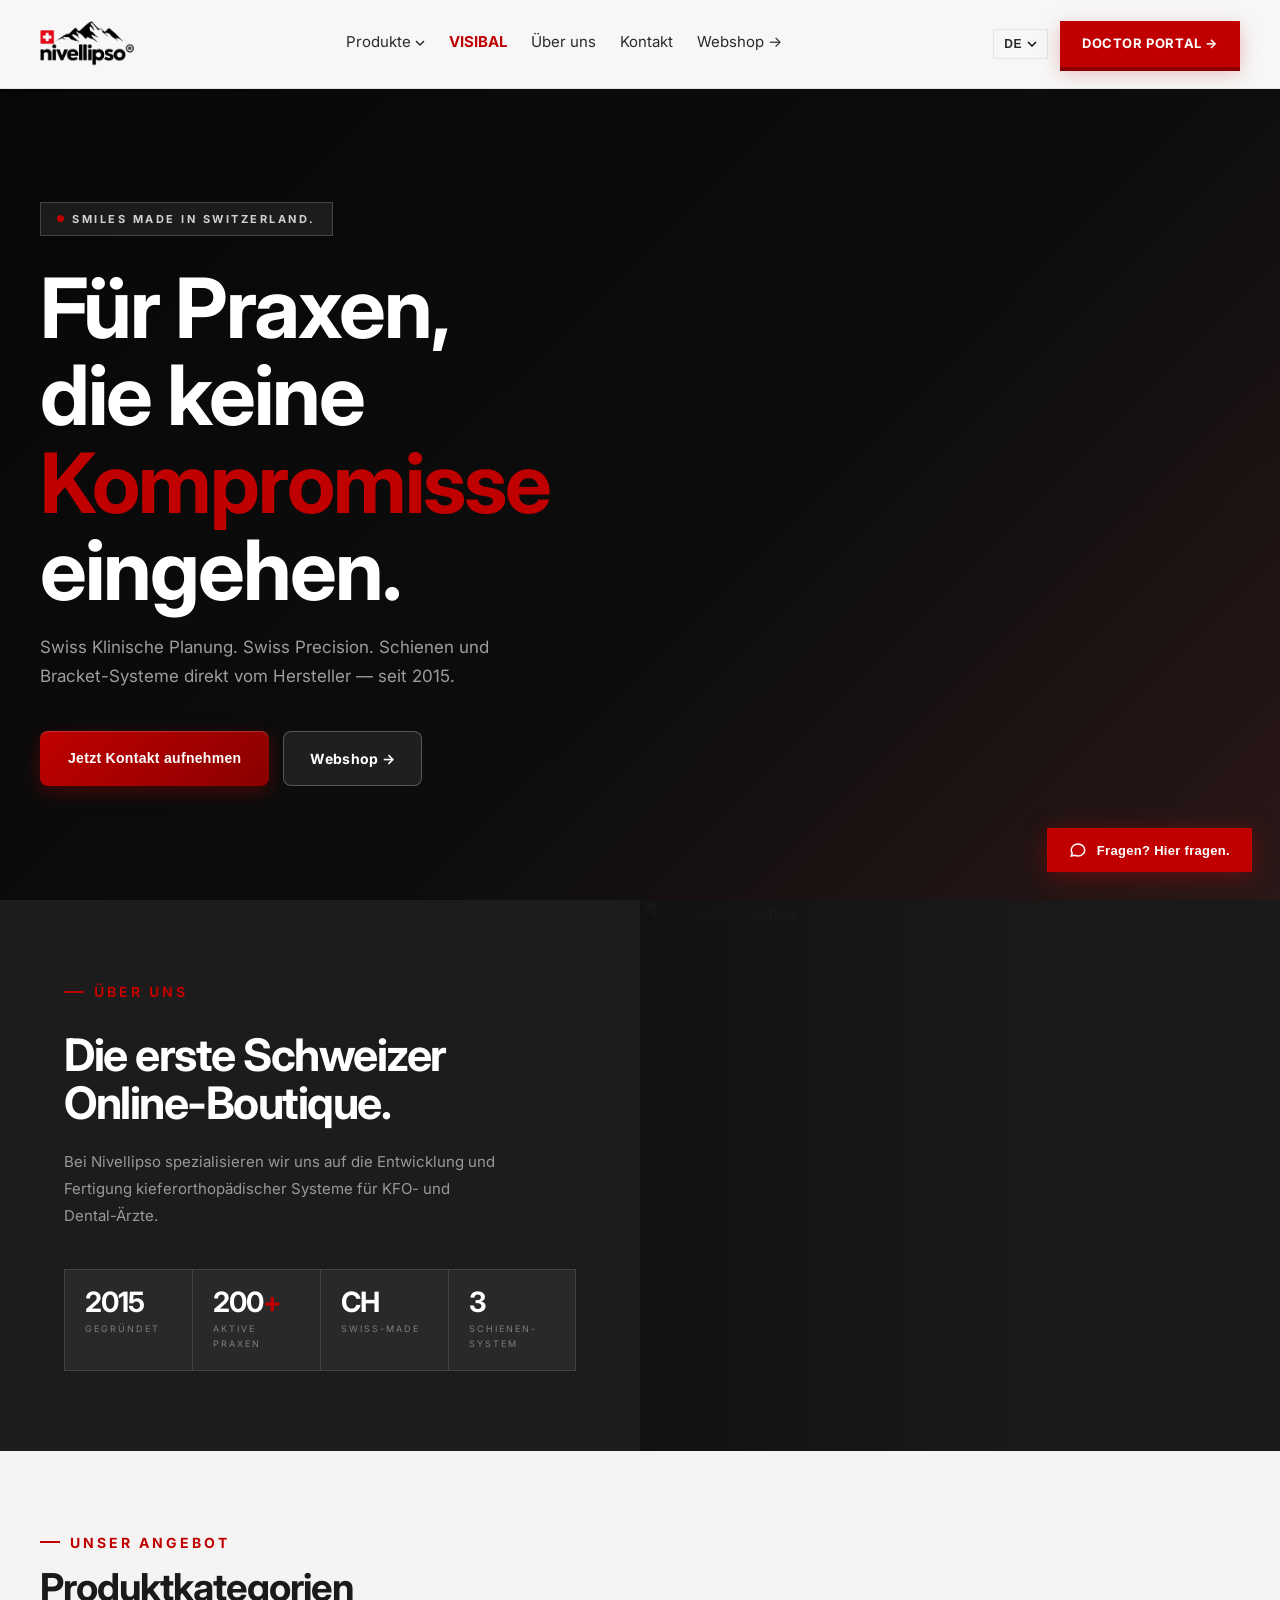
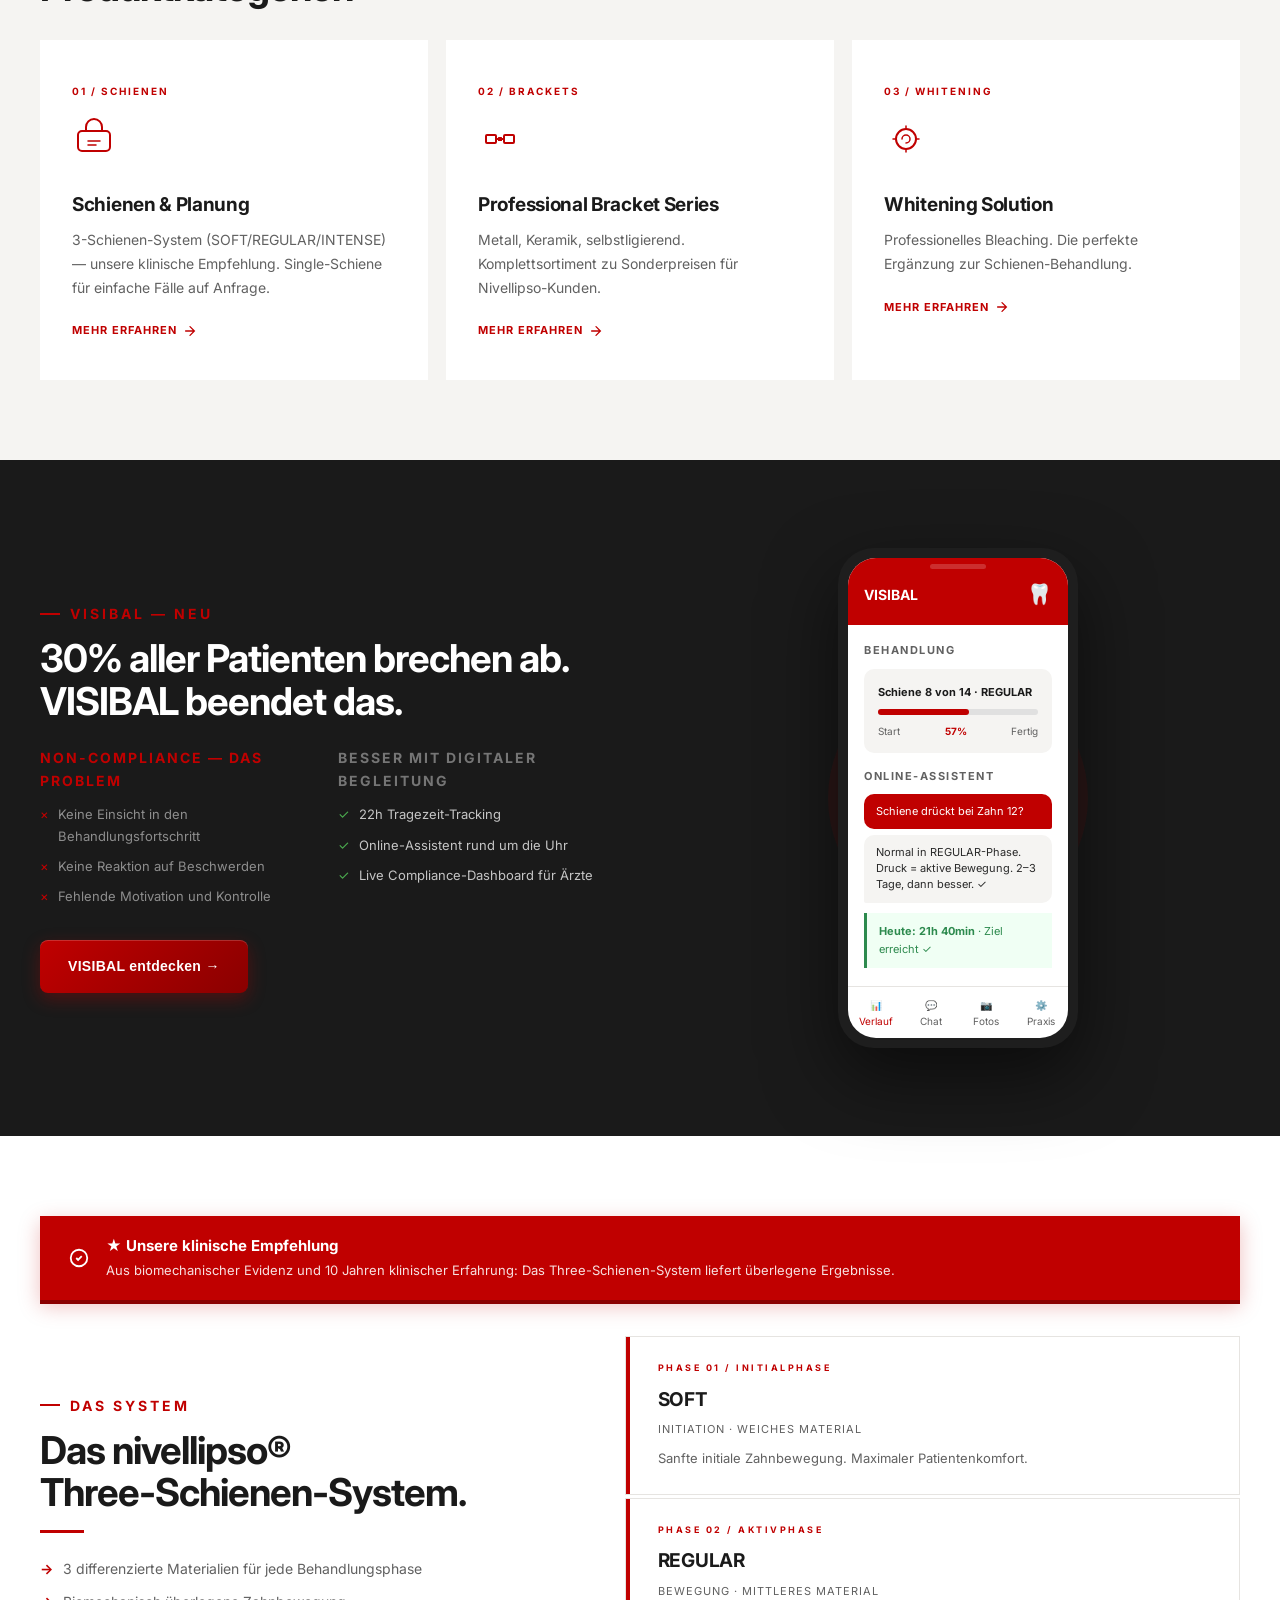
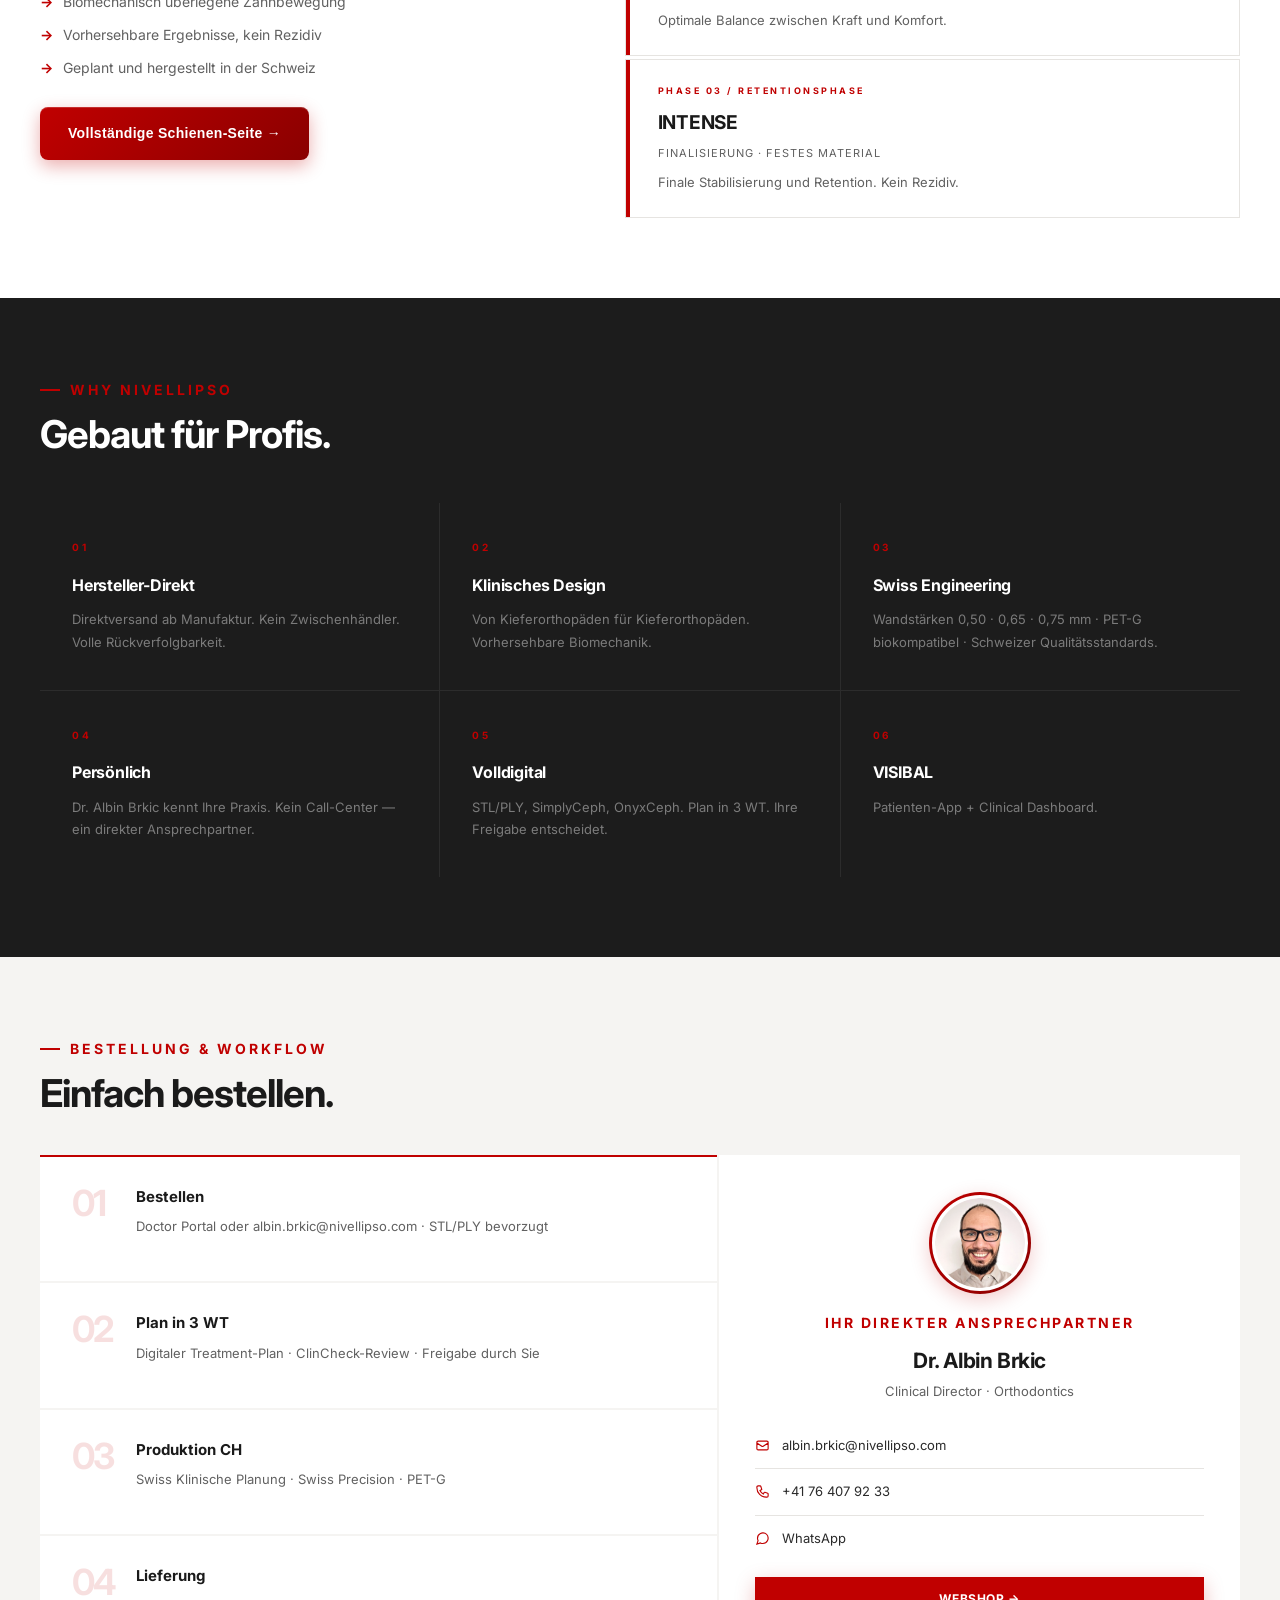
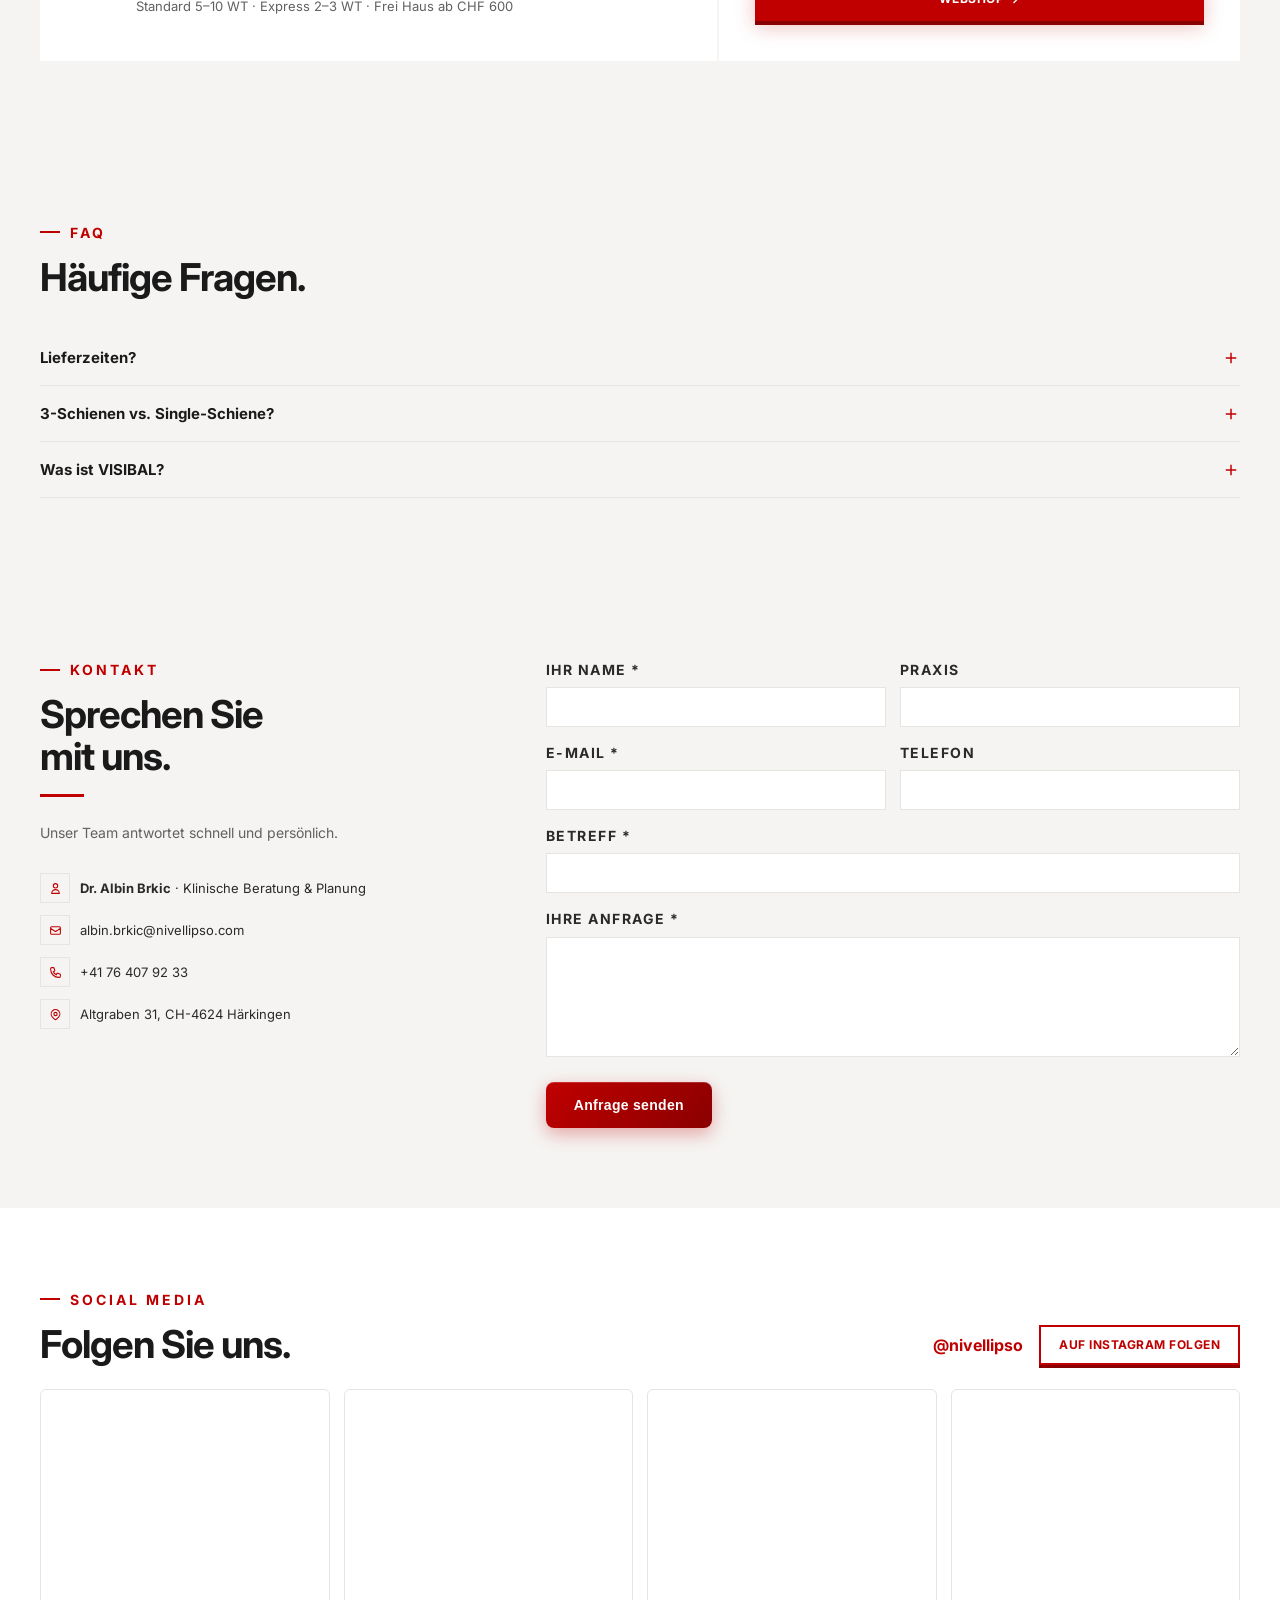
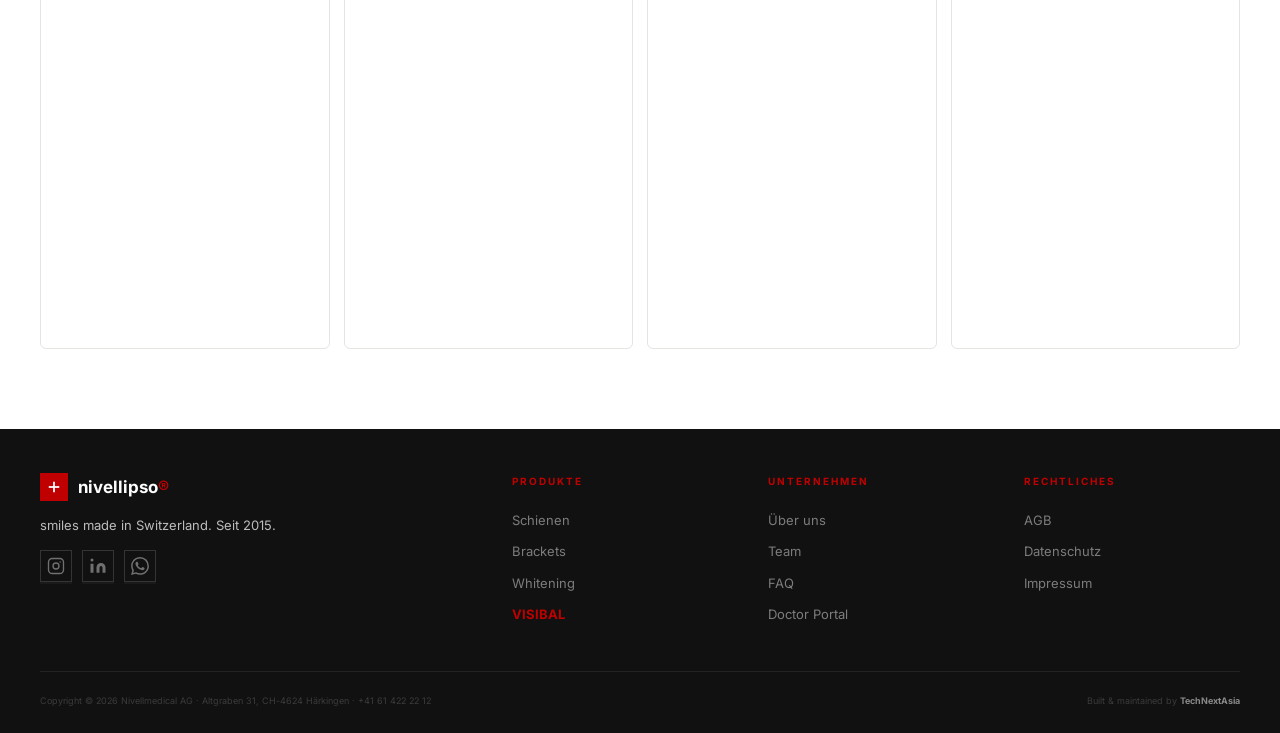
==== commit af41bfd1: "feat: Dr. Natalia 24 Jun changes — nav, aligner CTA, delivery, FAQ, whitening - Add Webshop → nav li" ====
--- a/index.html
+++ b/index.html
@@ -274,6 +274,7 @@
 <li><a href="visibal/" style="color:var(--red);font-weight:700;">VISIBAL</a></li>
 <li><a href="#about" data-i18n="n_about">Über uns</a></li>
 <li><a href="#contact-form" data-i18n="n_con">Kontakt</a></li>
+<li><a href="https://shop.nivellipso.com" target="_blank">Webshop →</a></li>
 </ul>
 <div style="display:flex;align-items:center;gap:12px;">
 <button class="lang-btn" id="langBtn" aria-label="Select language">
@@ -297,6 +298,7 @@
 <li><a href="visibal/" style="color:var(--red);font-weight:700;">VISIBAL</a></li>
 <li><a href="#about" data-i18n="n_about">Über uns</a></li>
 <li><a href="#contact-form" data-i18n="n_con">Kontakt</a></li>
+<li><a href="https://shop.nivellipso.com" target="_blank">Webshop →</a></li>
 </ul>
 <a href="https://nivellonlign.com/" target="_blank" class="n-mobile-cta" data-i18n="n_portal">Doctor Portal →</a>
 </div>
@@ -534,7 +536,7 @@
 </div>
 <div style="display:flex;gap:20px;align-items:flex-start;background:white;padding:28px 32px;flex:1;">
 <div style="font-size:36px;font-weight:700;color:var(--red);opacity:.12;line-height:1;min-width:44px;letter-spacing:-2px;flex-shrink:0;">04</div>
-<div><div style="font-size:15px;font-weight:700;color:var(--black);margin-bottom:6px;" data-i18n="wf4t">Lieferung</div><div style="font-size:13px;color:var(--grey);line-height:1.7;" data-i18n="wf4d">Standard 5–10 WT · Express 2–3 WT · Frei Haus ab CHF 600</div></div>
+<div><div style="font-size:15px;font-weight:700;color:var(--black);margin-bottom:6px;" data-i18n="wf4t">Lieferung</div><div style="font-size:13px;color:var(--grey);line-height:1.7;" data-i18n="wf4d">Standard 14 Werktage</div></div>
 </div>
 </div>
 
@@ -587,11 +589,9 @@
 <div class="t-label n-fade" data-i18n="fq_l">FAQ</div>
 <h2 class="t-h2 n-fade" data-i18n="fq_h">Frequently Asked Questions.</h2>
 <div class="n-fade" style="margin-top:32px;">
-<div class="n-faq-item"><button class="n-faq-q" onclick="toggleNivellFaq(this)"><span data-i18n="fq1q">Delivery Times?</span><svg class="n-faq-ico" fill="none" stroke="currentColor" stroke-width="2" viewbox="0 0 24 24"><path d="M12 5v14M5 12h14"></path></svg></button><div class="n-faq-a"><p data-i18n="fq1a">Treatment plans in 3 working days. Aligners/Brackets: Standard 5–10 WD, Express 2–3 WD within CH/FL.</p></div></div>
+<div class="n-faq-item"><button class="n-faq-q" onclick="toggleNivellFaq(this)"><span data-i18n="fq1q">Delivery Times?</span><svg class="n-faq-ico" fill="none" stroke="currentColor" stroke-width="2" viewbox="0 0 24 24"><path d="M12 5v14M5 12h14"></path></svg></button><div class="n-faq-a"><p data-i18n="fq1a">Treatment plans in 3 working days. Aligners/Brackets: Standard 14 business days within CH/FL.</p></div></div>
 <div class="n-faq-item"><button class="n-faq-q" onclick="toggleNivellFaq(this)"><span data-i18n="fq2q">Three-Aligner vs. Single Aligner?</span><svg class="n-faq-ico" fill="none" stroke="currentColor" stroke-width="2" viewbox="0 0 24 24"><path d="M12 5v14M5 12h14"></path></svg></button><div class="n-faq-a"><p data-i18n="fq2a">Three-Aligner: clinical recommendation for all standard cases, superior biomechanics, no relapse. Single Aligner: for straightforward corrections with limited tooth movement. On request.</p></div></div>
-<div class="n-faq-item"><button class="n-faq-q" onclick="toggleNivellFaq(this)"><span data-i18n="fq3q">What is VISIBAL?</span><svg class="n-faq-ico" fill="none" stroke="currentColor" stroke-width="2" viewbox="0 0 24 24"><path d="M12 5v14M5 12h14"></path></svg></button><div class="n-faq-a"><p data-i18n="fq3a">VISIBAL is our patient app + Clinical Dashboard. Patients are guided through every treatment step, while the clinician retains full compliance oversight. <a data-i18n="ix_e71" href="visibal/" style="color:var(--red);">Learn More →</a></p></div></div>
-<div class="n-faq-item"><button class="n-faq-q" onclick="toggleNivellFaq(this)"><span data-i18n="fq4q">Returns Policy?</span><svg class="n-faq-ico" fill="none" stroke="currentColor" stroke-width="2" viewbox="0 0 24 24"><path d="M12 5v14M5 12h14"></path></svg></button><div class="n-faq-a"><p data-i18n="fq4a">Full returns policy. If aligners do not perform as planned, they are reproduced at no charge. 24-month warranty on aligners and brackets.</p></div></div>
-</div>
+<div class="n-faq-item"><button class="n-faq-q" onclick="toggleNivellFaq(this)"><span data-i18n="fq3q">What is VISIBAL?</span><svg class="n-faq-ico" fill="none" stroke="currentColor" stroke-width="2" viewbox="0 0 24 24"><path d="M12 5v14M5 12h14"></path></svg></button><div class="n-faq-a"><p data-i18n="fq3a">VISIBAL is our patient app + Clinical Dashboard. Patients are guided through every treatment step, while the clinician retains full compliance oversight. <a data-i18n="ix_e71" href="visibal/" style="color:var(--red);">Learn More →</a></p></div></div></div>
 </div>
 </section>
 <!-- ── CONTACT FORM ── -->
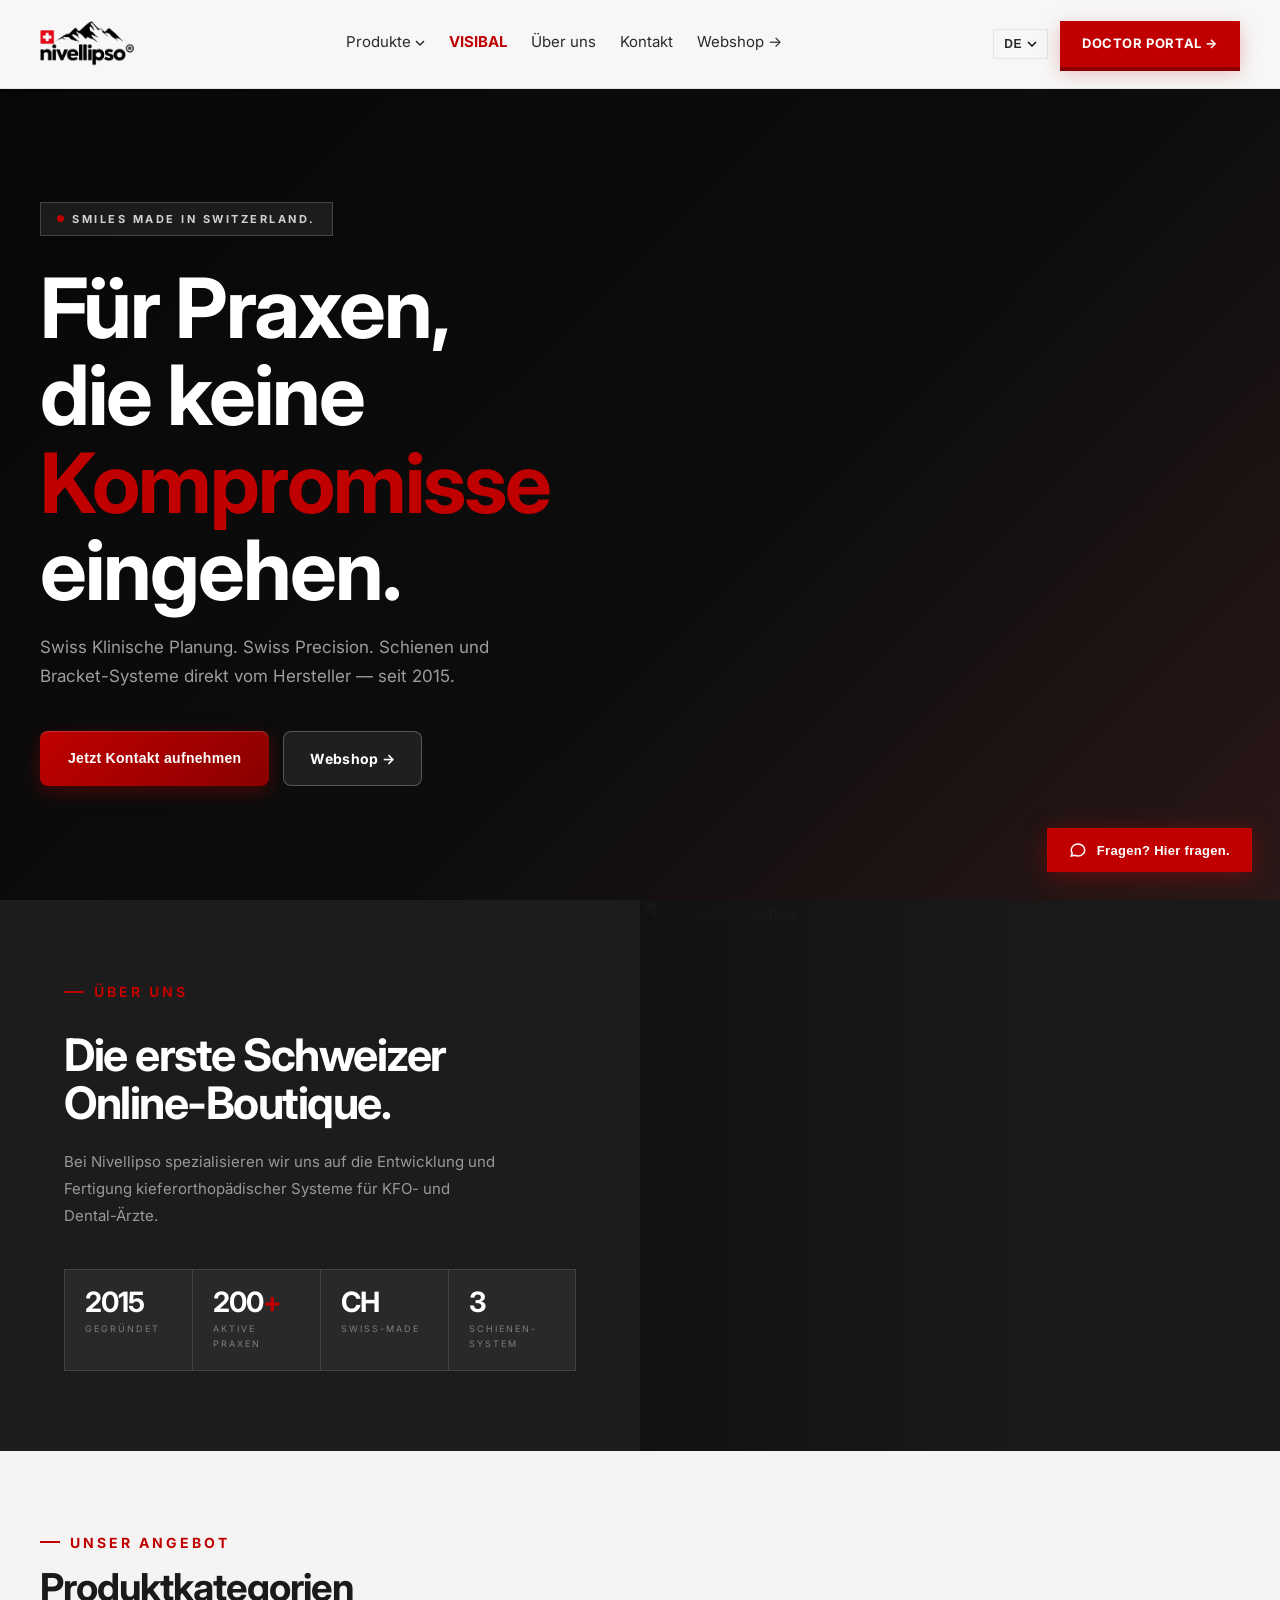
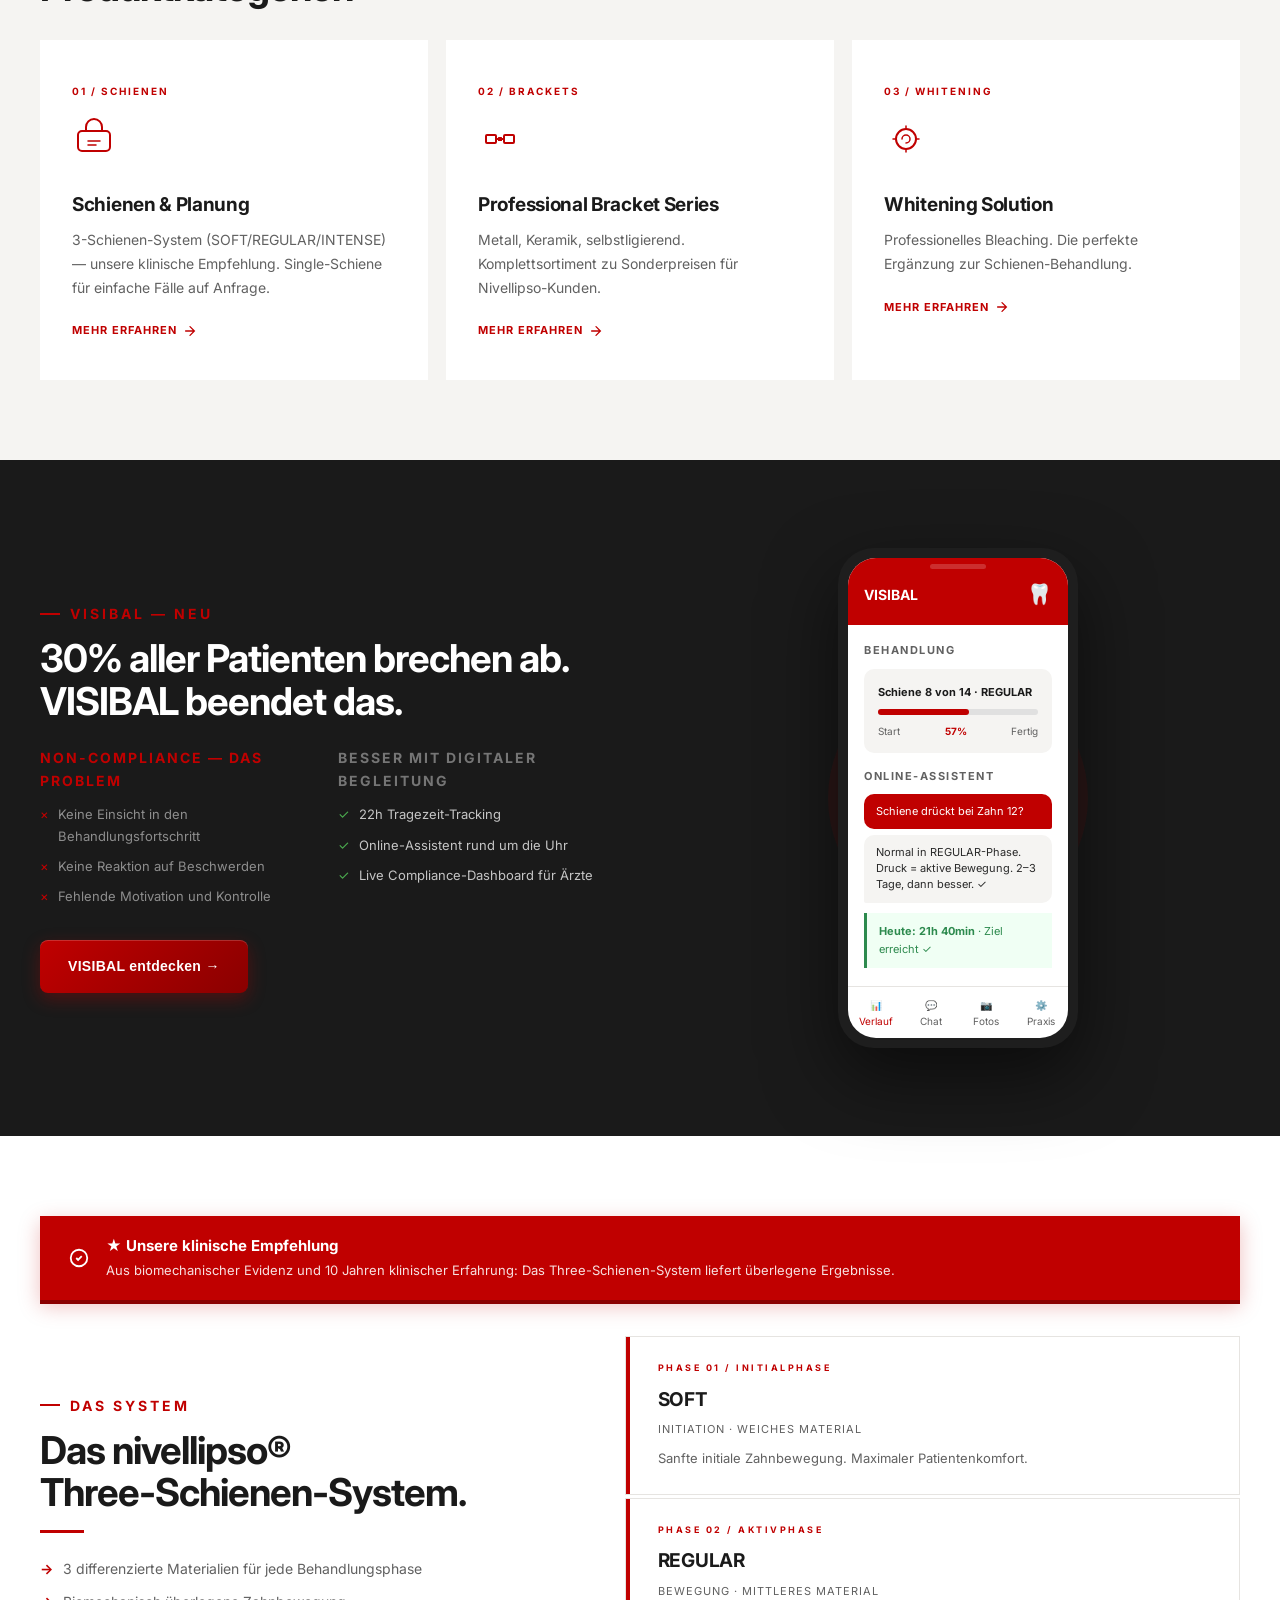
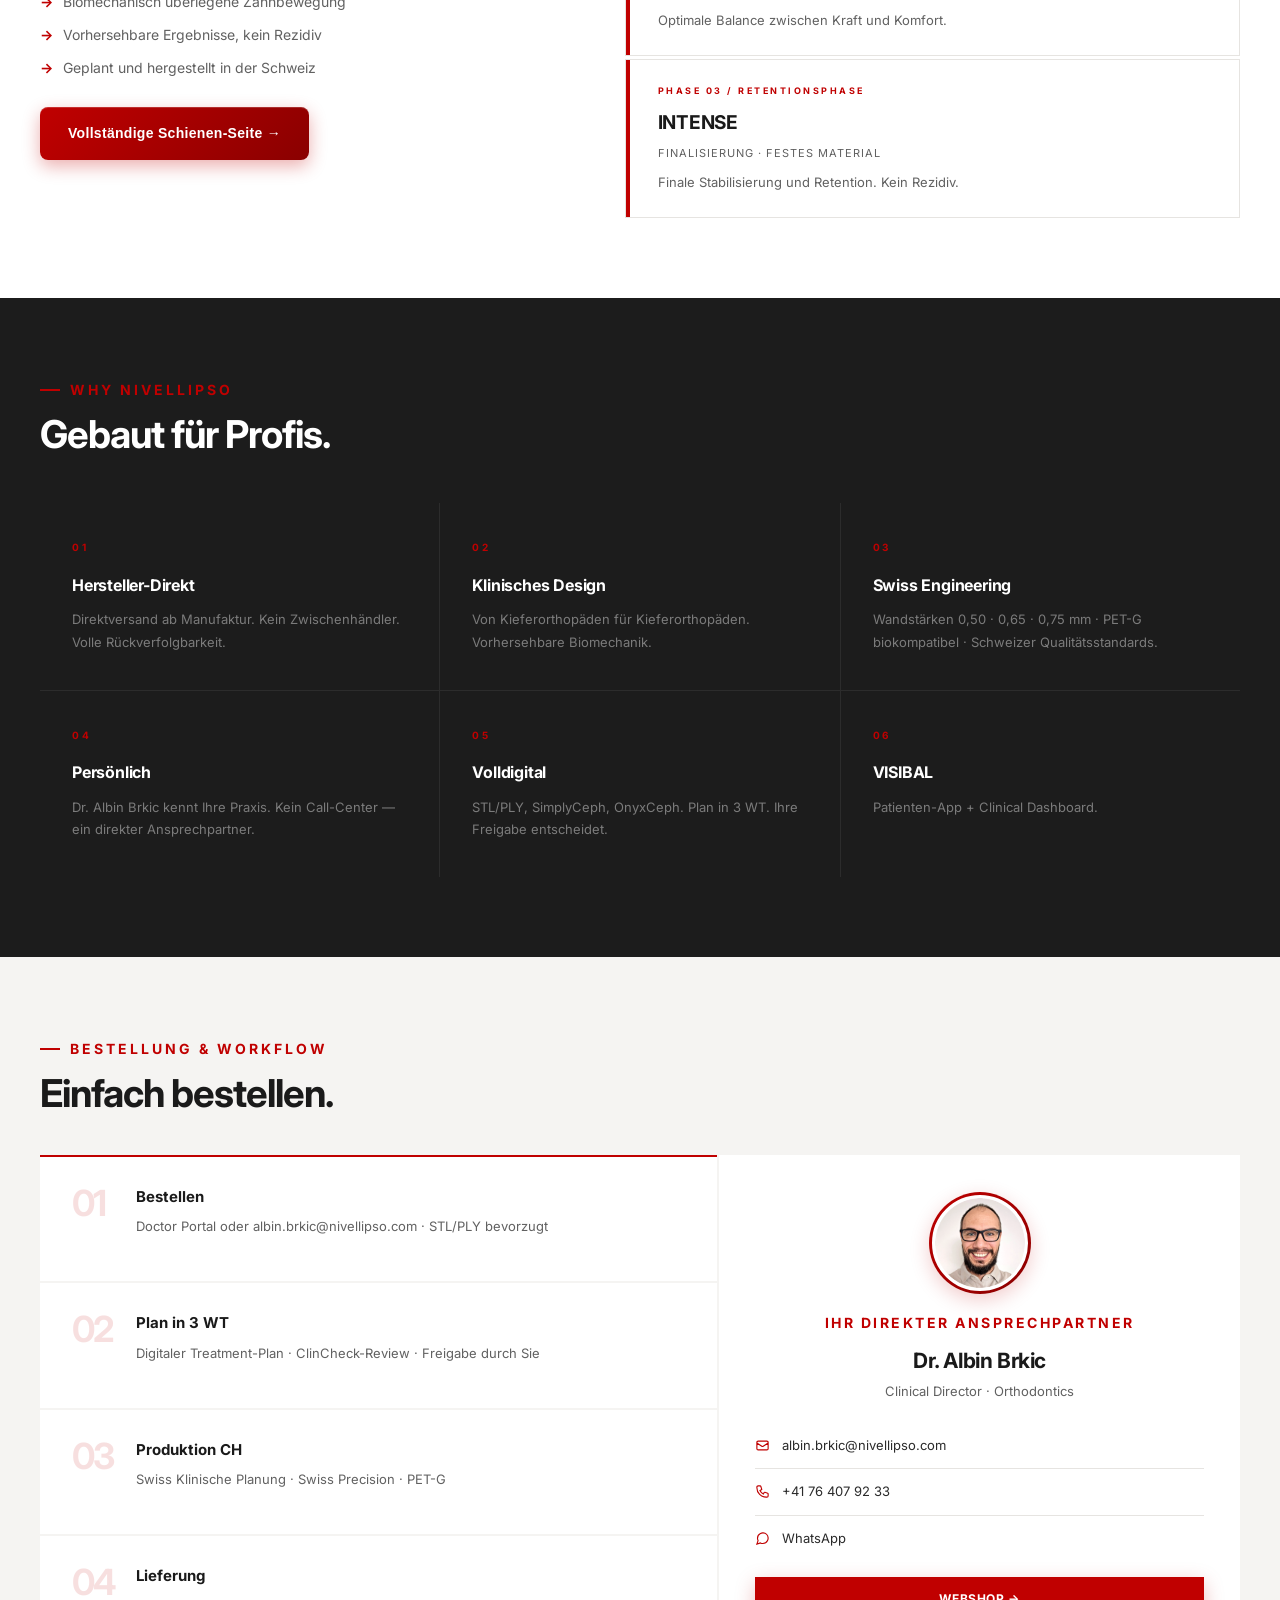
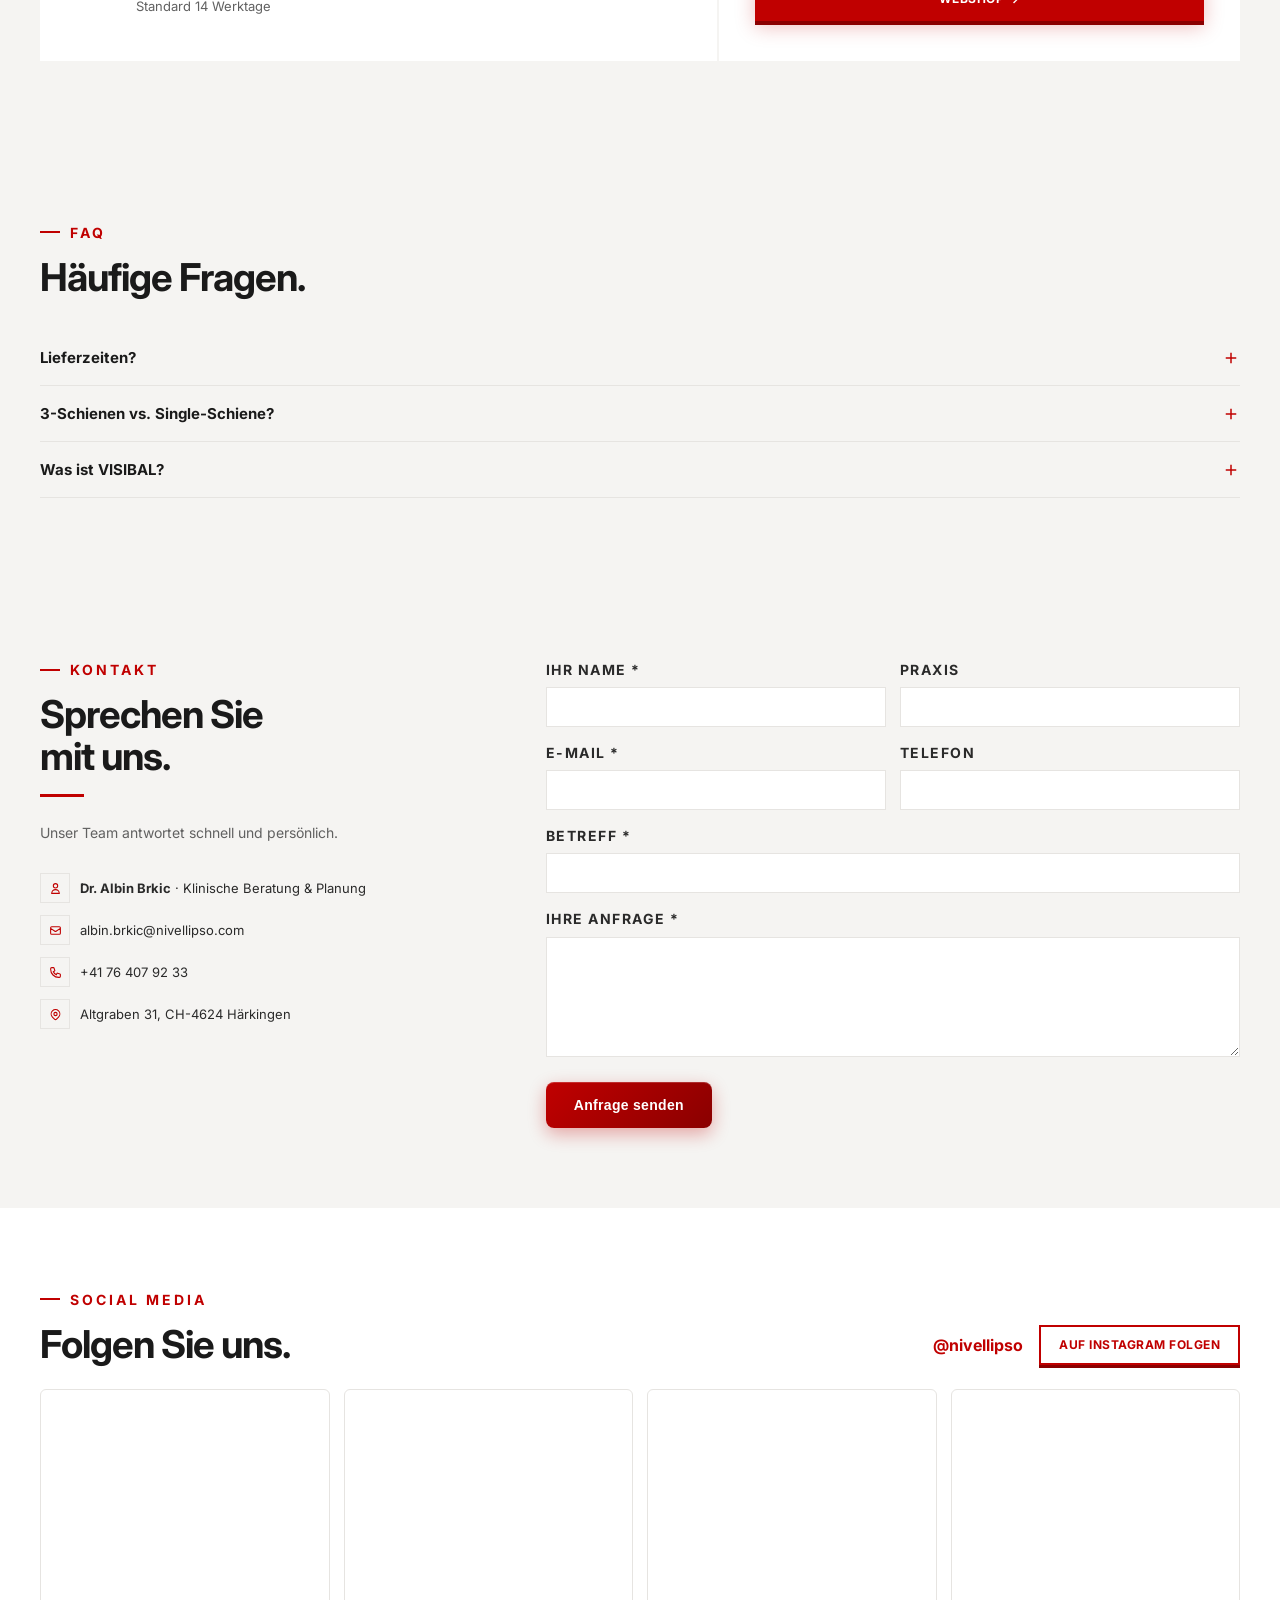
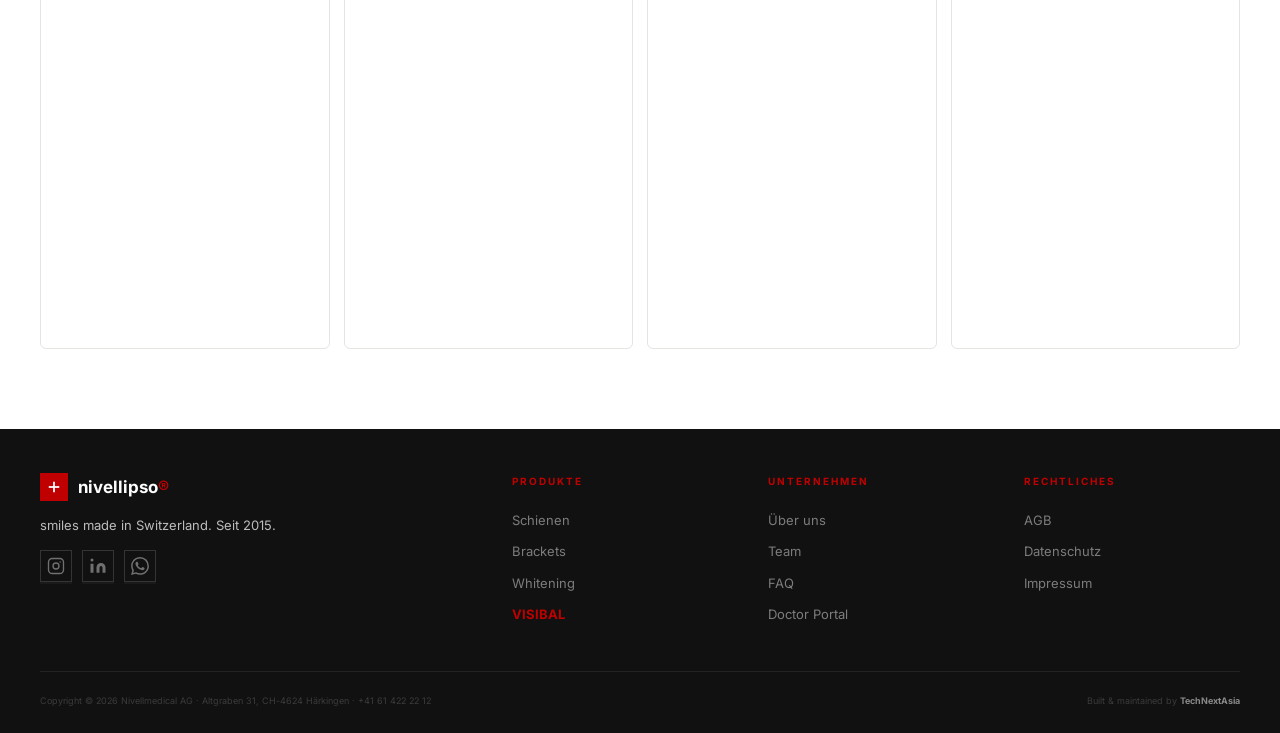
==== commit 46bc6134: "Update aligner pricing (Preisliste gültig ab 01.07.2026)" ====
--- a/index.html
+++ b/index.html
@@ -668,7 +668,7 @@
 })();
 </script>
 <script src="assets/js/nivell-i18n.js?v=20260613"></script>
-<script src="assets/js/nivell-site.js?v=20260612"></script>
+<script src="assets/js/nivell-site.js?v=20260819"></script>
 <script>
 (function(){var sl=localStorage.getItem('nivell_lang')||'de';setNivellLang(sl,window.T);var o=document.querySelector('.lang-opt[data-lang="'+sl+'"]');if(o)updateLangUI(sl,o);})();
 </script>
